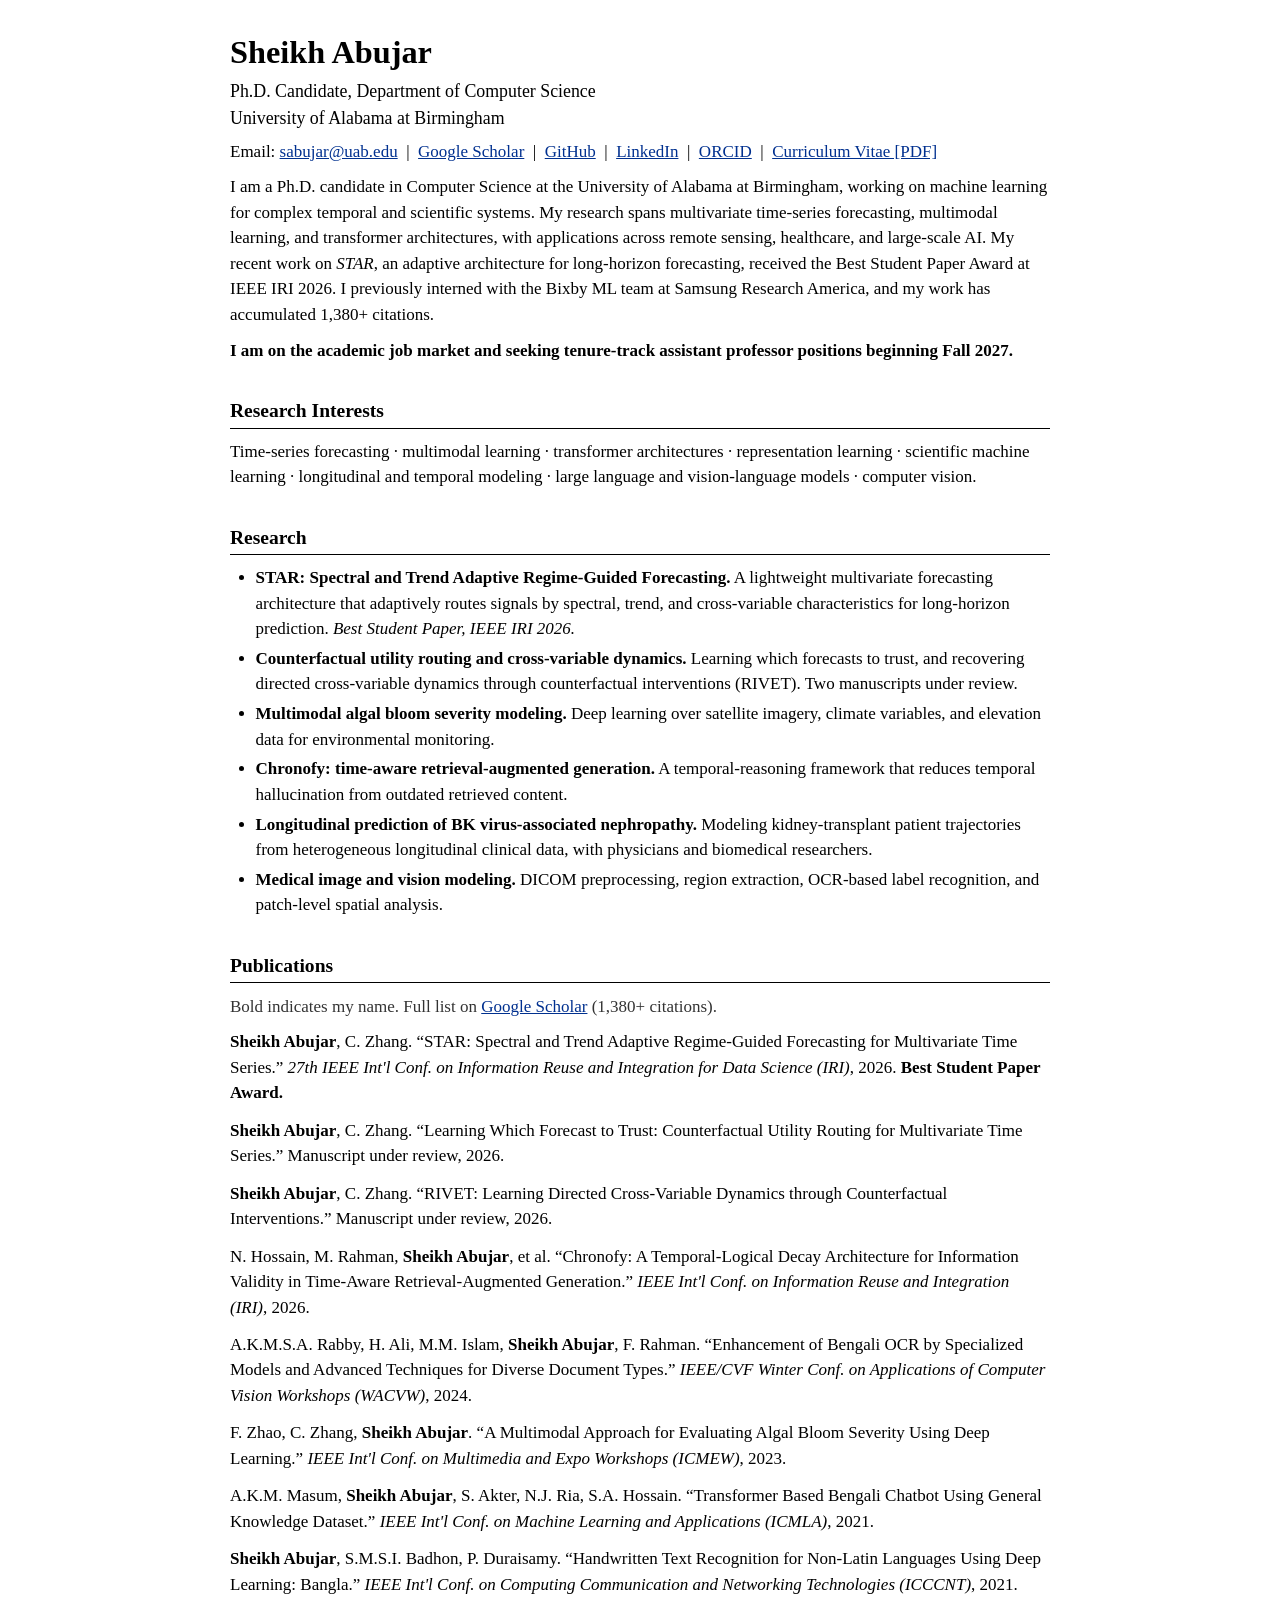
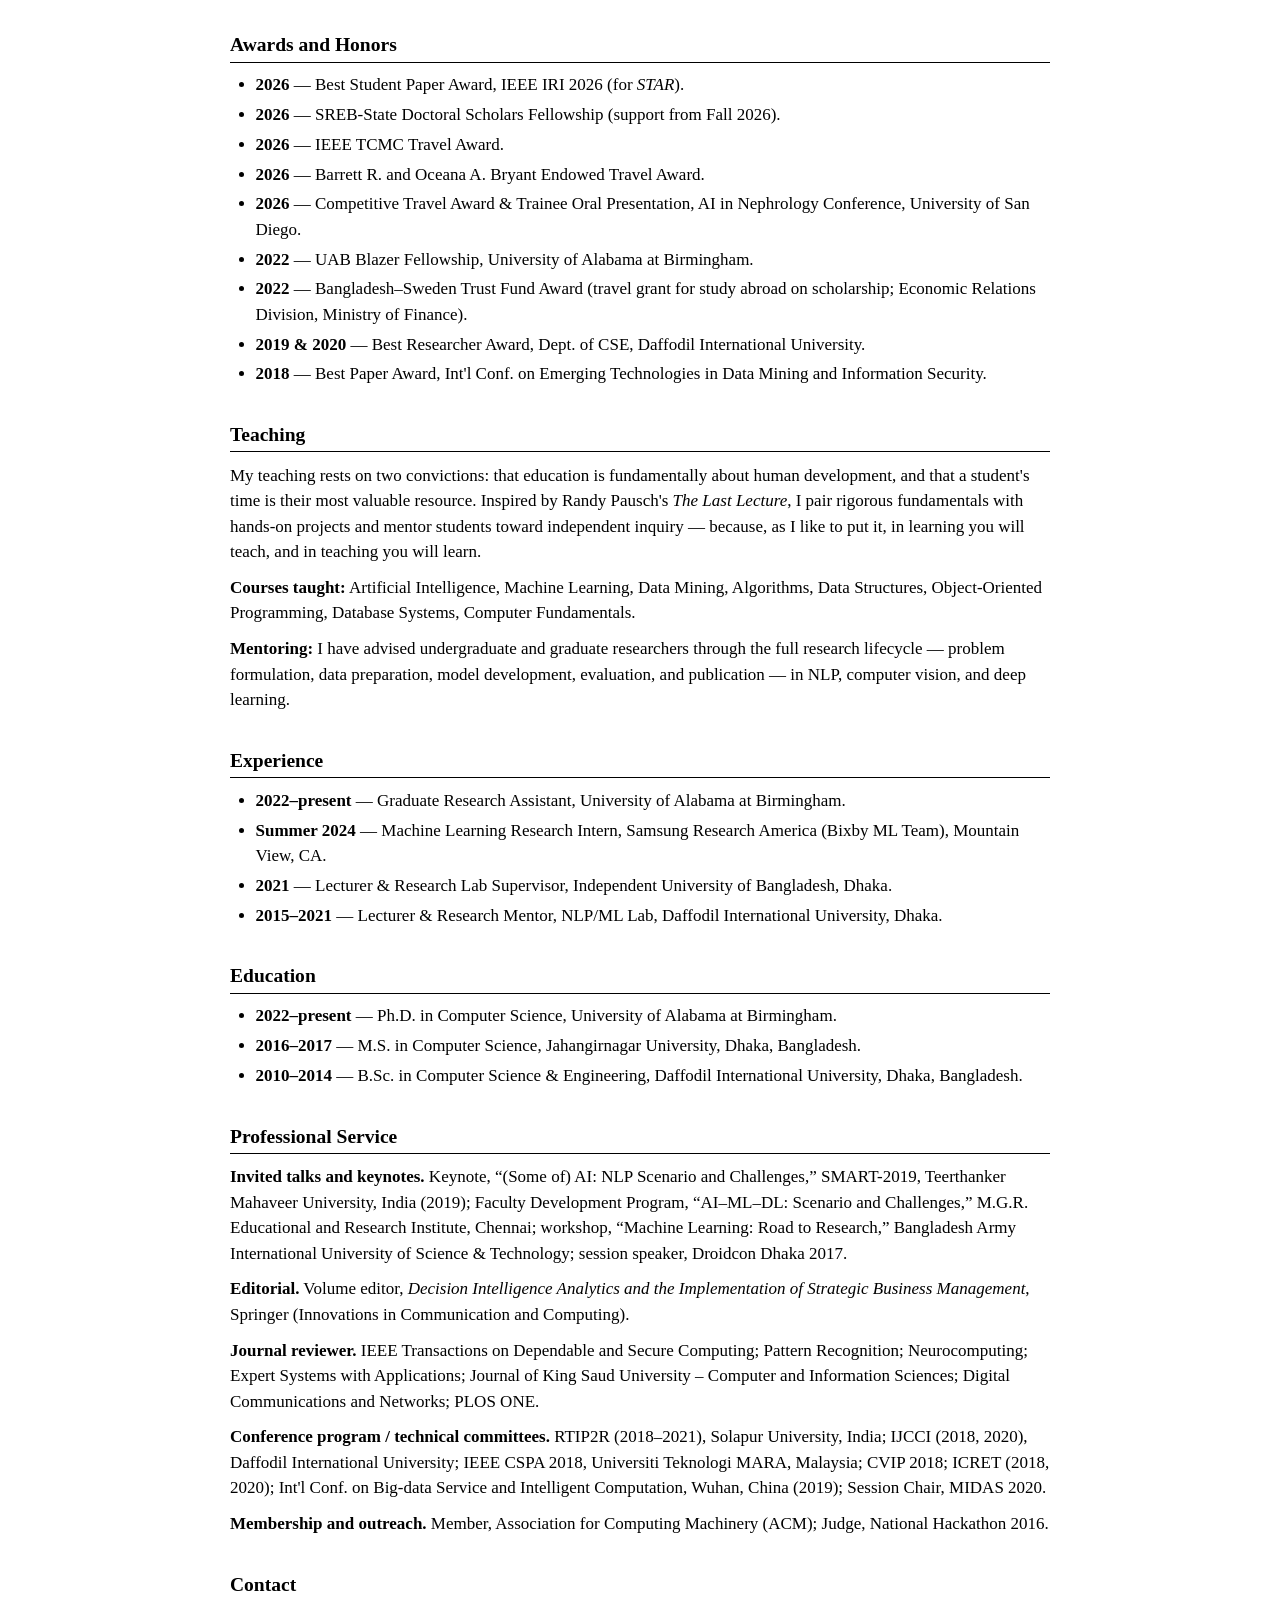
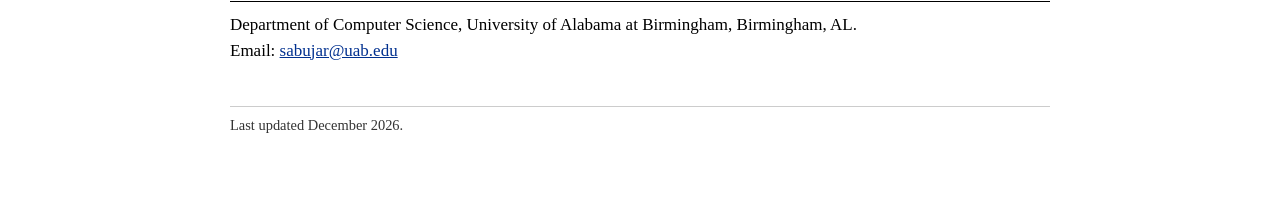
==== index.html @ a82f3a1a "Rebuild as a single plain-HTML page (classic faculty style) Consolidate all content into one self-co" ====
<!DOCTYPE html>
<html lang="en">
<head>
<meta charset="utf-8">
<meta name="viewport" content="width=device-width, initial-scale=1">
<title>Sheikh Abujar</title>
<meta name="description" content="Sheikh Abujar — Ph.D. Candidate in Computer Science, University of Alabama at Birmingham. Machine learning for time series, multimodal, and scientific data.">
<link rel="icon" href="data:image/svg+xml,<svg xmlns=%22http://www.w3.org/2000/svg%22 viewBox=%220 0 100 100%22><text y=%22.9em%22 font-size=%2290%22>🎓</text></svg>">
<style>
  body {
    font-family: "Times New Roman", Times, serif;
    font-size: 17px;
    line-height: 1.5;
    color: #000;
    background: #fff;
    max-width: 820px;
    margin: 28px auto 60px;
    padding: 0 20px;
  }
  a { color: #00308f; }
  a:visited { color: #551a8b; }
  h1 { font-size: 1.9em; margin: 0 0 2px; font-weight: bold; }
  h2 {
    font-size: 1.15em;
    margin: 1.7em 0 0.5em;
    padding-bottom: 2px;
    border-bottom: 1px solid #000;
  }
  p { margin: 0.6em 0; }
  ul { margin: 0.4em 0 0.8em; padding-left: 1.5em; }
  li { margin: 0.25em 0; }
  img.photo {
    float: right;
    width: 155px;
    margin: 4px 0 12px 20px;
    border: 1px solid #888;
  }
  .subtitle { font-size: 1.05em; margin: 0 0 0.2em; }
  .contact { margin: 0.4em 0 0; }
  .year { font-weight: bold; }
  .note { color: #333; }
  .pub { margin: 0.15em 0 0.7em; }
  .me { font-weight: bold; }
  .clear { clear: both; }
  @media (max-width: 500px) { img.photo { float: none; display: block; margin: 4px 0 12px; } }
</style>
</head>
<body>

<!-- Add your photo as assets/img/headshot.jpg; it appears automatically. -->
<img class="photo" src="assets/img/headshot.jpg" alt="Sheikh Abujar" onerror="this.style.display='none'">

<h1>Sheikh Abujar</h1>
<p class="subtitle">Ph.D. Candidate, Department of Computer Science<br>
University of Alabama at Birmingham</p>
<p class="contact">
  Email: <a href="mailto:sabujar@uab.edu">sabujar@uab.edu</a> &nbsp;|&nbsp;
  <a href="https://scholar.google.com/citations?user=s2ocyEgAAAAJ">Google Scholar</a> &nbsp;|&nbsp;
  <a href="https://github.com/sabujar">GitHub</a> &nbsp;|&nbsp;
  <a href="https://linkedin.com/in/abujar">LinkedIn</a> &nbsp;|&nbsp;
  <a href="https://orcid.org/0000-0002-3563-2118">ORCID</a> &nbsp;|&nbsp;
  <a href="assets/cv/Sheikh_Abujar_CV.pdf">Curriculum Vitae [PDF]</a>
</p>

<p>
I am a Ph.D. candidate in Computer Science at the University of Alabama at Birmingham,
working on machine learning for complex temporal and scientific systems. My research
spans multivariate time-series forecasting, multimodal learning, and transformer
architectures, with applications across remote sensing, healthcare, and large-scale AI.
My recent work on <em>STAR</em>, an adaptive architecture for long-horizon forecasting,
received the Best Student Paper Award at IEEE IRI 2026. I previously interned with the
Bixby ML team at Samsung Research America, and my work has accumulated 1,380+ citations.
</p>

<p>
<strong>I am on the academic job market and seeking tenure-track assistant professor
positions beginning Fall 2027.</strong>
</p>

<h2>Research Interests</h2>
<p>
Time-series forecasting &middot; multimodal learning &middot; transformer architectures
&middot; representation learning &middot; scientific machine learning &middot; longitudinal
and temporal modeling &middot; large language and vision-language models &middot; computer vision.
</p>

<h2>Research</h2>
<ul>
  <li><strong>STAR: Spectral and Trend Adaptive Regime-Guided Forecasting.</strong>
      A lightweight multivariate forecasting architecture that adaptively routes signals
      by spectral, trend, and cross-variable characteristics for long-horizon prediction.
      <em>Best Student Paper, IEEE IRI 2026.</em></li>
  <li><strong>Counterfactual utility routing and cross-variable dynamics.</strong>
      Learning which forecasts to trust, and recovering directed cross-variable dynamics
      through counterfactual interventions (RIVET). Two manuscripts under review.</li>
  <li><strong>Multimodal algal bloom severity modeling.</strong>
      Deep learning over satellite imagery, climate variables, and elevation data for
      environmental monitoring.</li>
  <li><strong>Chronofy: time-aware retrieval-augmented generation.</strong>
      A temporal-reasoning framework that reduces temporal hallucination from outdated
      retrieved content.</li>
  <li><strong>Longitudinal prediction of BK virus-associated nephropathy.</strong>
      Modeling kidney-transplant patient trajectories from heterogeneous longitudinal
      clinical data, with physicians and biomedical researchers.</li>
  <li><strong>Medical image and vision modeling.</strong>
      DICOM preprocessing, region extraction, OCR-based label recognition, and
      patch-level spatial analysis.</li>
</ul>

<h2>Publications</h2>
<p class="note">Bold indicates my name. Full list on
<a href="https://scholar.google.com/citations?user=s2ocyEgAAAAJ">Google Scholar</a> (1,380+ citations).</p>

<p class="pub"><span class="me">Sheikh Abujar</span>, C. Zhang.
&ldquo;STAR: Spectral and Trend Adaptive Regime-Guided Forecasting for Multivariate Time Series.&rdquo;
<em>27th IEEE Int'l Conf. on Information Reuse and Integration for Data Science (IRI)</em>, 2026.
<strong>Best Student Paper Award.</strong></p>

<p class="pub"><span class="me">Sheikh Abujar</span>, C. Zhang.
&ldquo;Learning Which Forecast to Trust: Counterfactual Utility Routing for Multivariate Time Series.&rdquo;
Manuscript under review, 2026.</p>

<p class="pub"><span class="me">Sheikh Abujar</span>, C. Zhang.
&ldquo;RIVET: Learning Directed Cross-Variable Dynamics through Counterfactual Interventions.&rdquo;
Manuscript under review, 2026.</p>

<p class="pub">N. Hossain, M. Rahman, <span class="me">Sheikh Abujar</span>, et al.
&ldquo;Chronofy: A Temporal-Logical Decay Architecture for Information Validity in Time-Aware
Retrieval-Augmented Generation.&rdquo;
<em>IEEE Int'l Conf. on Information Reuse and Integration (IRI)</em>, 2026.</p>

<p class="pub">A.K.M.S.A. Rabby, H. Ali, M.M. Islam, <span class="me">Sheikh Abujar</span>, F. Rahman.
&ldquo;Enhancement of Bengali OCR by Specialized Models and Advanced Techniques for Diverse Document Types.&rdquo;
<em>IEEE/CVF Winter Conf. on Applications of Computer Vision Workshops (WACVW)</em>, 2024.</p>

<p class="pub">F. Zhao, C. Zhang, <span class="me">Sheikh Abujar</span>.
&ldquo;A Multimodal Approach for Evaluating Algal Bloom Severity Using Deep Learning.&rdquo;
<em>IEEE Int'l Conf. on Multimedia and Expo Workshops (ICMEW)</em>, 2023.</p>

<p class="pub">A.K.M. Masum, <span class="me">Sheikh Abujar</span>, S. Akter, N.J. Ria, S.A. Hossain.
&ldquo;Transformer Based Bengali Chatbot Using General Knowledge Dataset.&rdquo;
<em>IEEE Int'l Conf. on Machine Learning and Applications (ICMLA)</em>, 2021.</p>

<p class="pub"><span class="me">Sheikh Abujar</span>, S.M.S.I. Badhon, P. Duraisamy.
&ldquo;Handwritten Text Recognition for Non-Latin Languages Using Deep Learning: Bangla.&rdquo;
<em>IEEE Int'l Conf. on Computing Communication and Networking Technologies (ICCCNT)</em>, 2021.</p>

<h2>Awards and Honors</h2>
<ul>
  <li><span class="year">2026</span> &mdash; Best Student Paper Award, IEEE IRI 2026 (for <em>STAR</em>).</li>
  <li><span class="year">2026</span> &mdash; SREB-State Doctoral Scholars Fellowship (support from Fall 2026).</li>
  <li><span class="year">2026</span> &mdash; IEEE TCMC Travel Award.</li>
  <li><span class="year">2026</span> &mdash; Barrett R. and Oceana A. Bryant Endowed Travel Award.</li>
  <li><span class="year">2026</span> &mdash; Competitive Travel Award &amp; Trainee Oral Presentation, AI in Nephrology Conference, University of San Diego.</li>
  <li><span class="year">2022</span> &mdash; UAB Blazer Fellowship, University of Alabama at Birmingham.</li>
  <li><span class="year">2022</span> &mdash; Bangladesh&ndash;Sweden Trust Fund Award (travel grant for study abroad on scholarship; Economic Relations Division, Ministry of Finance).</li>
  <li><span class="year">2019 &amp; 2020</span> &mdash; Best Researcher Award, Dept. of CSE, Daffodil International University.</li>
  <li><span class="year">2018</span> &mdash; Best Paper Award, Int'l Conf. on Emerging Technologies in Data Mining and Information Security.</li>
</ul>

<h2>Teaching</h2>
<p>
My teaching rests on two convictions: that education is fundamentally about human
development, and that a student's time is their most valuable resource. Inspired by
Randy Pausch's <em>The Last Lecture</em>, I pair rigorous fundamentals with hands-on
projects and mentor students toward independent inquiry &mdash; because, as I like to
put it, in learning you will teach, and in teaching you will learn.
</p>
<p>
<strong>Courses taught:</strong> Artificial Intelligence, Machine Learning, Data Mining,
Algorithms, Data Structures, Object-Oriented Programming, Database Systems, Computer Fundamentals.
</p>
<p>
<strong>Mentoring:</strong> I have advised undergraduate and graduate researchers through
the full research lifecycle &mdash; problem formulation, data preparation, model
development, evaluation, and publication &mdash; in NLP, computer vision, and deep learning.
</p>

<h2>Experience</h2>
<ul>
  <li><span class="year">2022&ndash;present</span> &mdash; Graduate Research Assistant,
      University of Alabama at Birmingham.</li>
  <li><span class="year">Summer 2024</span> &mdash; Machine Learning Research Intern,
      Samsung Research America (Bixby ML Team), Mountain View, CA.</li>
  <li><span class="year">2021</span> &mdash; Lecturer &amp; Research Lab Supervisor,
      Independent University of Bangladesh, Dhaka.</li>
  <li><span class="year">2015&ndash;2021</span> &mdash; Lecturer &amp; Research Mentor,
      NLP/ML Lab, Daffodil International University, Dhaka.</li>
</ul>

<h2>Education</h2>
<ul>
  <li><span class="year">2022&ndash;present</span> &mdash; Ph.D. in Computer Science,
      University of Alabama at Birmingham.</li>
  <li><span class="year">2016&ndash;2017</span> &mdash; M.S. in Computer Science,
      Jahangirnagar University, Dhaka, Bangladesh.</li>
  <li><span class="year">2010&ndash;2014</span> &mdash; B.Sc. in Computer Science &amp; Engineering,
      Daffodil International University, Dhaka, Bangladesh.</li>
</ul>

<h2>Professional Service</h2>
<p><strong>Invited talks and keynotes.</strong>
Keynote, &ldquo;(Some of) AI: NLP Scenario and Challenges,&rdquo; SMART-2019, Teerthanker Mahaveer
University, India (2019); Faculty Development Program, &ldquo;AI&ndash;ML&ndash;DL: Scenario and
Challenges,&rdquo; M.G.R. Educational and Research Institute, Chennai; workshop, &ldquo;Machine
Learning: Road to Research,&rdquo; Bangladesh Army International University of Science &amp;
Technology; session speaker, Droidcon Dhaka 2017.</p>

<p><strong>Editorial.</strong>
Volume editor, <em>Decision Intelligence Analytics and the Implementation of Strategic
Business Management</em>, Springer (Innovations in Communication and Computing).</p>

<p><strong>Journal reviewer.</strong>
IEEE Transactions on Dependable and Secure Computing; Pattern Recognition; Neurocomputing;
Expert Systems with Applications; Journal of King Saud University &ndash; Computer and
Information Sciences; Digital Communications and Networks; PLOS ONE.</p>

<p><strong>Conference program / technical committees.</strong>
RTIP2R (2018&ndash;2021), Solapur University, India; IJCCI (2018, 2020), Daffodil
International University; IEEE CSPA 2018, Universiti Teknologi MARA, Malaysia; CVIP 2018;
ICRET (2018, 2020); Int'l Conf. on Big-data Service and Intelligent Computation, Wuhan,
China (2019); Session Chair, MIDAS 2020.</p>

<p><strong>Membership and outreach.</strong>
Member, Association for Computing Machinery (ACM); Judge, National Hackathon 2016.</p>

<h2>Contact</h2>
<p>
Department of Computer Science, University of Alabama at Birmingham, Birmingham, AL.<br>
Email: <a href="mailto:sabujar@uab.edu">sabujar@uab.edu</a>
</p>

<hr class="clear" style="border:0; border-top:1px solid #ccc; margin-top:2.5em;">
<p class="note" style="font-size:0.85em;">
Last updated <script>document.write(new Date().toLocaleDateString('en-US',{year:'numeric',month:'long'}));</script>.
</p>

</body>
</html>
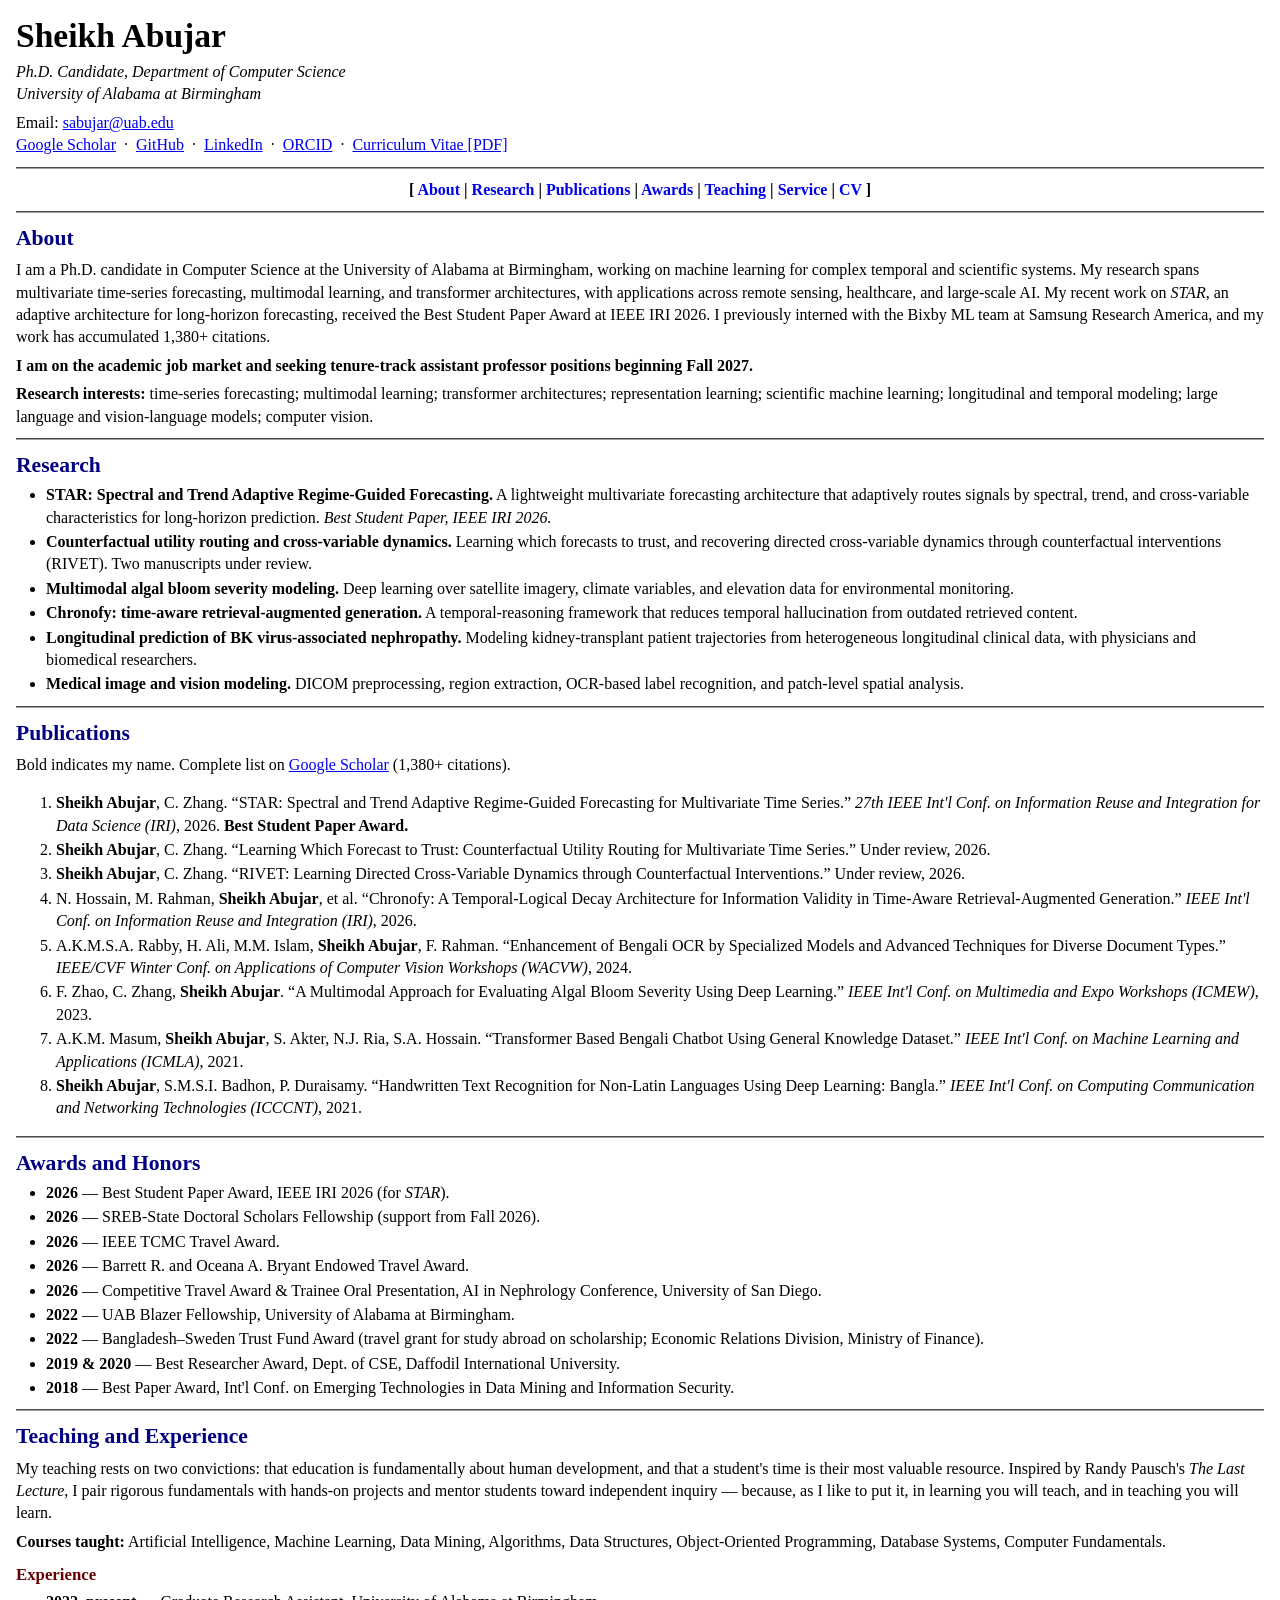
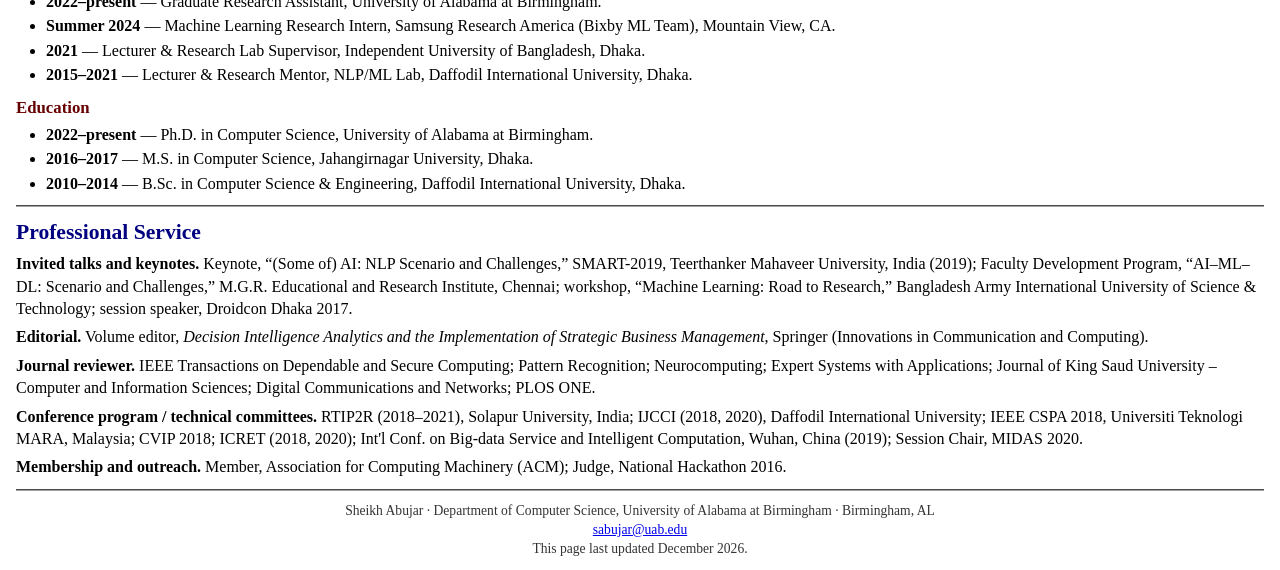
==== commit 06407c8b: "Restyle as authentic 1990s-era academic homepage Full-width left-aligned Times, beveled <hr> divider" ====
--- a/index.html
+++ b/index.html
@@ -3,65 +3,91 @@
 <head>
 <meta charset="utf-8">
 <meta name="viewport" content="width=device-width, initial-scale=1">
-<title>Sheikh Abujar</title>
-<meta name="description" content="Sheikh Abujar — Ph.D. Candidate in Computer Science, University of Alabama at Birmingham. Machine learning for time series, multimodal, and scientific data.">
+<title>Sheikh Abujar's Home Page</title>
+<meta name="description" content="Sheikh Abujar — Ph.D. Candidate in Computer Science, University of Alabama at Birmingham.">
 <link rel="icon" href="data:image/svg+xml,<svg xmlns=%22http://www.w3.org/2000/svg%22 viewBox=%220 0 100 100%22><text y=%22.9em%22 font-size=%2290%22>🎓</text></svg>">
 <style>
   body {
     font-family: "Times New Roman", Times, serif;
-    font-size: 17px;
-    line-height: 1.5;
-    color: #000;
-    background: #fff;
-    max-width: 820px;
-    margin: 28px auto 60px;
-    padding: 0 20px;
-  }
-  a { color: #00308f; }
+    font-size: 16px;
+    line-height: 1.4;
+    color: #000000;
+    background: #ffffff;
+    margin: 12px 16px;
+  }
+  a { color: #0000ee; }
   a:visited { color: #551a8b; }
-  h1 { font-size: 1.9em; margin: 0 0 2px; font-weight: bold; }
+  a:active { color: #ff0000; }
+
+  h1 { font-size: 2.1em; margin: 0 0 2px; }
   h2 {
-    font-size: 1.15em;
-    margin: 1.7em 0 0.5em;
-    padding-bottom: 2px;
-    border-bottom: 1px solid #000;
-  }
-  p { margin: 0.6em 0; }
-  ul { margin: 0.4em 0 0.8em; padding-left: 1.5em; }
-  li { margin: 0.25em 0; }
+    color: #000080;
+    font-size: 1.35em;
+    margin: 6px 0 4px;
+  }
+  h3 { color: #660000; font-size: 1.05em; margin: 10px 0 2px; }
+
+  /* Classic beveled horizontal rule */
+  hr {
+    height: 0;
+    border: 0;
+    border-top: 2px groove #a0a0a0;
+    margin: 10px 0;
+  }
+
   img.photo {
     float: right;
-    width: 155px;
-    margin: 4px 0 12px 20px;
-    border: 1px solid #888;
-  }
-  .subtitle { font-size: 1.05em; margin: 0 0 0.2em; }
-  .contact { margin: 0.4em 0 0; }
-  .year { font-weight: bold; }
-  .note { color: #333; }
-  .pub { margin: 0.15em 0 0.7em; }
+    width: 150px;
+    border: 3px ridge #909090;
+    margin: 0 0 10px 16px;
+  }
+
+  .tagline { font-style: italic; margin: 2px 0; }
+  .nav { text-align: center; font-weight: bold; }
+  .nav a { text-decoration: none; }
+  .nav a:hover { text-decoration: underline; }
+
+  ul { margin: 4px 0 8px; padding-left: 30px; }
+  li { margin: 2px 0; }
+  p { margin: 6px 0; }
   .me { font-weight: bold; }
-  .clear { clear: both; }
-  @media (max-width: 500px) { img.photo { float: none; display: block; margin: 4px 0 12px; } }
+  .foot { font-size: 0.85em; color: #333333; text-align: center; }
+  address { font-style: normal; }
+  @media (max-width: 500px) { img.photo { float: none; display: block; margin: 0 0 10px; } }
 </style>
 </head>
 <body>
 
 <!-- Add your photo as assets/img/headshot.jpg; it appears automatically. -->
-<img class="photo" src="assets/img/headshot.jpg" alt="Sheikh Abujar" onerror="this.style.display='none'">
+<img class="photo" src="assets/img/headshot.jpg" alt="[ photo ]" onerror="this.style.display='none'">
 
 <h1>Sheikh Abujar</h1>
-<p class="subtitle">Ph.D. Candidate, Department of Computer Science<br>
+<p class="tagline">Ph.D. Candidate, Department of Computer Science<br>
 University of Alabama at Birmingham</p>
-<p class="contact">
-  Email: <a href="mailto:sabujar@uab.edu">sabujar@uab.edu</a> &nbsp;|&nbsp;
-  <a href="https://scholar.google.com/citations?user=s2ocyEgAAAAJ">Google Scholar</a> &nbsp;|&nbsp;
-  <a href="https://github.com/sabujar">GitHub</a> &nbsp;|&nbsp;
-  <a href="https://linkedin.com/in/abujar">LinkedIn</a> &nbsp;|&nbsp;
-  <a href="https://orcid.org/0000-0002-3563-2118">ORCID</a> &nbsp;|&nbsp;
-  <a href="assets/cv/Sheikh_Abujar_CV.pdf">Curriculum Vitae [PDF]</a>
-</p>
-
+<p>
+Email: <a href="mailto:sabujar@uab.edu">sabujar@uab.edu</a><br>
+<a href="https://scholar.google.com/citations?user=s2ocyEgAAAAJ">Google&nbsp;Scholar</a> &nbsp;&middot;&nbsp;
+<a href="https://github.com/sabujar">GitHub</a> &nbsp;&middot;&nbsp;
+<a href="https://linkedin.com/in/abujar">LinkedIn</a> &nbsp;&middot;&nbsp;
+<a href="https://orcid.org/0000-0002-3563-2118">ORCID</a> &nbsp;&middot;&nbsp;
+<a href="assets/cv/Sheikh_Abujar_CV.pdf">Curriculum Vitae [PDF]</a>
+</p>
+
+<hr>
+
+<p class="nav">
+[ <a href="#about">About</a> |
+<a href="#research">Research</a> |
+<a href="#pubs">Publications</a> |
+<a href="#awards">Awards</a> |
+<a href="#teaching">Teaching</a> |
+<a href="#service">Service</a> |
+<a href="assets/cv/Sheikh_Abujar_CV.pdf">CV</a> ]
+</p>
+
+<hr>
+
+<h2><a name="about"></a>About</h2>
 <p>
 I am a Ph.D. candidate in Computer Science at the University of Alabama at Birmingham,
 working on machine learning for complex temporal and scientific systems. My research
@@ -71,169 +97,155 @@
 received the Best Student Paper Award at IEEE IRI 2026. I previously interned with the
 Bixby ML team at Samsung Research America, and my work has accumulated 1,380+ citations.
 </p>
-
-<p>
-<strong>I am on the academic job market and seeking tenure-track assistant professor
-positions beginning Fall 2027.</strong>
-</p>
-
-<h2>Research Interests</h2>
-<p>
-Time-series forecasting &middot; multimodal learning &middot; transformer architectures
-&middot; representation learning &middot; scientific machine learning &middot; longitudinal
-and temporal modeling &middot; large language and vision-language models &middot; computer vision.
-</p>
-
-<h2>Research</h2>
-<ul>
-  <li><strong>STAR: Spectral and Trend Adaptive Regime-Guided Forecasting.</strong>
+<p>
+<b>I am on the academic job market and seeking tenure-track assistant professor positions
+beginning Fall 2027.</b>
+</p>
+<p>
+<b>Research interests:</b> time-series forecasting; multimodal learning; transformer
+architectures; representation learning; scientific machine learning; longitudinal and
+temporal modeling; large language and vision-language models; computer vision.
+</p>
+
+<hr>
+
+<h2><a name="research"></a>Research</h2>
+<ul>
+  <li><b>STAR: Spectral and Trend Adaptive Regime-Guided Forecasting.</b>
       A lightweight multivariate forecasting architecture that adaptively routes signals
       by spectral, trend, and cross-variable characteristics for long-horizon prediction.
-      <em>Best Student Paper, IEEE IRI 2026.</em></li>
-  <li><strong>Counterfactual utility routing and cross-variable dynamics.</strong>
+      <i>Best Student Paper, IEEE IRI 2026.</i></li>
+  <li><b>Counterfactual utility routing and cross-variable dynamics.</b>
       Learning which forecasts to trust, and recovering directed cross-variable dynamics
       through counterfactual interventions (RIVET). Two manuscripts under review.</li>
-  <li><strong>Multimodal algal bloom severity modeling.</strong>
+  <li><b>Multimodal algal bloom severity modeling.</b>
       Deep learning over satellite imagery, climate variables, and elevation data for
       environmental monitoring.</li>
-  <li><strong>Chronofy: time-aware retrieval-augmented generation.</strong>
+  <li><b>Chronofy: time-aware retrieval-augmented generation.</b>
       A temporal-reasoning framework that reduces temporal hallucination from outdated
       retrieved content.</li>
-  <li><strong>Longitudinal prediction of BK virus-associated nephropathy.</strong>
+  <li><b>Longitudinal prediction of BK virus-associated nephropathy.</b>
       Modeling kidney-transplant patient trajectories from heterogeneous longitudinal
       clinical data, with physicians and biomedical researchers.</li>
-  <li><strong>Medical image and vision modeling.</strong>
-      DICOM preprocessing, region extraction, OCR-based label recognition, and
-      patch-level spatial analysis.</li>
-</ul>
-
-<h2>Publications</h2>
-<p class="note">Bold indicates my name. Full list on
+  <li><b>Medical image and vision modeling.</b>
+      DICOM preprocessing, region extraction, OCR-based label recognition, and patch-level
+      spatial analysis.</li>
+</ul>
+
+<hr>
+
+<h2><a name="pubs"></a>Publications</h2>
+<p>Bold indicates my name. Complete list on
 <a href="https://scholar.google.com/citations?user=s2ocyEgAAAAJ">Google Scholar</a> (1,380+ citations).</p>
-
-<p class="pub"><span class="me">Sheikh Abujar</span>, C. Zhang.
-&ldquo;STAR: Spectral and Trend Adaptive Regime-Guided Forecasting for Multivariate Time Series.&rdquo;
-<em>27th IEEE Int'l Conf. on Information Reuse and Integration for Data Science (IRI)</em>, 2026.
-<strong>Best Student Paper Award.</strong></p>
-
-<p class="pub"><span class="me">Sheikh Abujar</span>, C. Zhang.
-&ldquo;Learning Which Forecast to Trust: Counterfactual Utility Routing for Multivariate Time Series.&rdquo;
-Manuscript under review, 2026.</p>
-
-<p class="pub"><span class="me">Sheikh Abujar</span>, C. Zhang.
-&ldquo;RIVET: Learning Directed Cross-Variable Dynamics through Counterfactual Interventions.&rdquo;
-Manuscript under review, 2026.</p>
-
-<p class="pub">N. Hossain, M. Rahman, <span class="me">Sheikh Abujar</span>, et al.
-&ldquo;Chronofy: A Temporal-Logical Decay Architecture for Information Validity in Time-Aware
-Retrieval-Augmented Generation.&rdquo;
-<em>IEEE Int'l Conf. on Information Reuse and Integration (IRI)</em>, 2026.</p>
-
-<p class="pub">A.K.M.S.A. Rabby, H. Ali, M.M. Islam, <span class="me">Sheikh Abujar</span>, F. Rahman.
-&ldquo;Enhancement of Bengali OCR by Specialized Models and Advanced Techniques for Diverse Document Types.&rdquo;
-<em>IEEE/CVF Winter Conf. on Applications of Computer Vision Workshops (WACVW)</em>, 2024.</p>
-
-<p class="pub">F. Zhao, C. Zhang, <span class="me">Sheikh Abujar</span>.
-&ldquo;A Multimodal Approach for Evaluating Algal Bloom Severity Using Deep Learning.&rdquo;
-<em>IEEE Int'l Conf. on Multimedia and Expo Workshops (ICMEW)</em>, 2023.</p>
-
-<p class="pub">A.K.M. Masum, <span class="me">Sheikh Abujar</span>, S. Akter, N.J. Ria, S.A. Hossain.
-&ldquo;Transformer Based Bengali Chatbot Using General Knowledge Dataset.&rdquo;
-<em>IEEE Int'l Conf. on Machine Learning and Applications (ICMLA)</em>, 2021.</p>
-
-<p class="pub"><span class="me">Sheikh Abujar</span>, S.M.S.I. Badhon, P. Duraisamy.
-&ldquo;Handwritten Text Recognition for Non-Latin Languages Using Deep Learning: Bangla.&rdquo;
-<em>IEEE Int'l Conf. on Computing Communication and Networking Technologies (ICCCNT)</em>, 2021.</p>
-
-<h2>Awards and Honors</h2>
-<ul>
-  <li><span class="year">2026</span> &mdash; Best Student Paper Award, IEEE IRI 2026 (for <em>STAR</em>).</li>
-  <li><span class="year">2026</span> &mdash; SREB-State Doctoral Scholars Fellowship (support from Fall 2026).</li>
-  <li><span class="year">2026</span> &mdash; IEEE TCMC Travel Award.</li>
-  <li><span class="year">2026</span> &mdash; Barrett R. and Oceana A. Bryant Endowed Travel Award.</li>
-  <li><span class="year">2026</span> &mdash; Competitive Travel Award &amp; Trainee Oral Presentation, AI in Nephrology Conference, University of San Diego.</li>
-  <li><span class="year">2022</span> &mdash; UAB Blazer Fellowship, University of Alabama at Birmingham.</li>
-  <li><span class="year">2022</span> &mdash; Bangladesh&ndash;Sweden Trust Fund Award (travel grant for study abroad on scholarship; Economic Relations Division, Ministry of Finance).</li>
-  <li><span class="year">2019 &amp; 2020</span> &mdash; Best Researcher Award, Dept. of CSE, Daffodil International University.</li>
-  <li><span class="year">2018</span> &mdash; Best Paper Award, Int'l Conf. on Emerging Technologies in Data Mining and Information Security.</li>
-</ul>
-
-<h2>Teaching</h2>
+<ol>
+  <li><span class="me">Sheikh Abujar</span>, C. Zhang.
+      &ldquo;STAR: Spectral and Trend Adaptive Regime-Guided Forecasting for Multivariate Time Series.&rdquo;
+      <i>27th IEEE Int'l Conf. on Information Reuse and Integration for Data Science (IRI)</i>, 2026.
+      <b>Best Student Paper Award.</b></li>
+  <li><span class="me">Sheikh Abujar</span>, C. Zhang.
+      &ldquo;Learning Which Forecast to Trust: Counterfactual Utility Routing for Multivariate Time Series.&rdquo;
+      Under review, 2026.</li>
+  <li><span class="me">Sheikh Abujar</span>, C. Zhang.
+      &ldquo;RIVET: Learning Directed Cross-Variable Dynamics through Counterfactual Interventions.&rdquo;
+      Under review, 2026.</li>
+  <li>N. Hossain, M. Rahman, <span class="me">Sheikh Abujar</span>, et al.
+      &ldquo;Chronofy: A Temporal-Logical Decay Architecture for Information Validity in Time-Aware
+      Retrieval-Augmented Generation.&rdquo;
+      <i>IEEE Int'l Conf. on Information Reuse and Integration (IRI)</i>, 2026.</li>
+  <li>A.K.M.S.A. Rabby, H. Ali, M.M. Islam, <span class="me">Sheikh Abujar</span>, F. Rahman.
+      &ldquo;Enhancement of Bengali OCR by Specialized Models and Advanced Techniques for Diverse Document Types.&rdquo;
+      <i>IEEE/CVF Winter Conf. on Applications of Computer Vision Workshops (WACVW)</i>, 2024.</li>
+  <li>F. Zhao, C. Zhang, <span class="me">Sheikh Abujar</span>.
+      &ldquo;A Multimodal Approach for Evaluating Algal Bloom Severity Using Deep Learning.&rdquo;
+      <i>IEEE Int'l Conf. on Multimedia and Expo Workshops (ICMEW)</i>, 2023.</li>
+  <li>A.K.M. Masum, <span class="me">Sheikh Abujar</span>, S. Akter, N.J. Ria, S.A. Hossain.
+      &ldquo;Transformer Based Bengali Chatbot Using General Knowledge Dataset.&rdquo;
+      <i>IEEE Int'l Conf. on Machine Learning and Applications (ICMLA)</i>, 2021.</li>
+  <li><span class="me">Sheikh Abujar</span>, S.M.S.I. Badhon, P. Duraisamy.
+      &ldquo;Handwritten Text Recognition for Non-Latin Languages Using Deep Learning: Bangla.&rdquo;
+      <i>IEEE Int'l Conf. on Computing Communication and Networking Technologies (ICCCNT)</i>, 2021.</li>
+</ol>
+
+<hr>
+
+<h2><a name="awards"></a>Awards and Honors</h2>
+<ul>
+  <li><b>2026</b> &mdash; Best Student Paper Award, IEEE IRI 2026 (for <i>STAR</i>).</li>
+  <li><b>2026</b> &mdash; SREB-State Doctoral Scholars Fellowship (support from Fall 2026).</li>
+  <li><b>2026</b> &mdash; IEEE TCMC Travel Award.</li>
+  <li><b>2026</b> &mdash; Barrett R. and Oceana A. Bryant Endowed Travel Award.</li>
+  <li><b>2026</b> &mdash; Competitive Travel Award &amp; Trainee Oral Presentation, AI in Nephrology Conference, University of San Diego.</li>
+  <li><b>2022</b> &mdash; UAB Blazer Fellowship, University of Alabama at Birmingham.</li>
+  <li><b>2022</b> &mdash; Bangladesh&ndash;Sweden Trust Fund Award (travel grant for study abroad on scholarship; Economic Relations Division, Ministry of Finance).</li>
+  <li><b>2019 &amp; 2020</b> &mdash; Best Researcher Award, Dept. of CSE, Daffodil International University.</li>
+  <li><b>2018</b> &mdash; Best Paper Award, Int'l Conf. on Emerging Technologies in Data Mining and Information Security.</li>
+</ul>
+
+<hr>
+
+<h2><a name="teaching"></a>Teaching and Experience</h2>
 <p>
 My teaching rests on two convictions: that education is fundamentally about human
 development, and that a student's time is their most valuable resource. Inspired by
-Randy Pausch's <em>The Last Lecture</em>, I pair rigorous fundamentals with hands-on
-projects and mentor students toward independent inquiry &mdash; because, as I like to
-put it, in learning you will teach, and in teaching you will learn.
-</p>
-<p>
-<strong>Courses taught:</strong> Artificial Intelligence, Machine Learning, Data Mining,
-Algorithms, Data Structures, Object-Oriented Programming, Database Systems, Computer Fundamentals.
-</p>
-<p>
-<strong>Mentoring:</strong> I have advised undergraduate and graduate researchers through
-the full research lifecycle &mdash; problem formulation, data preparation, model
-development, evaluation, and publication &mdash; in NLP, computer vision, and deep learning.
-</p>
-
-<h2>Experience</h2>
-<ul>
-  <li><span class="year">2022&ndash;present</span> &mdash; Graduate Research Assistant,
-      University of Alabama at Birmingham.</li>
-  <li><span class="year">Summer 2024</span> &mdash; Machine Learning Research Intern,
-      Samsung Research America (Bixby ML Team), Mountain View, CA.</li>
-  <li><span class="year">2021</span> &mdash; Lecturer &amp; Research Lab Supervisor,
-      Independent University of Bangladesh, Dhaka.</li>
-  <li><span class="year">2015&ndash;2021</span> &mdash; Lecturer &amp; Research Mentor,
-      NLP/ML Lab, Daffodil International University, Dhaka.</li>
-</ul>
-
-<h2>Education</h2>
-<ul>
-  <li><span class="year">2022&ndash;present</span> &mdash; Ph.D. in Computer Science,
-      University of Alabama at Birmingham.</li>
-  <li><span class="year">2016&ndash;2017</span> &mdash; M.S. in Computer Science,
-      Jahangirnagar University, Dhaka, Bangladesh.</li>
-  <li><span class="year">2010&ndash;2014</span> &mdash; B.Sc. in Computer Science &amp; Engineering,
-      Daffodil International University, Dhaka, Bangladesh.</li>
-</ul>
-
-<h2>Professional Service</h2>
-<p><strong>Invited talks and keynotes.</strong>
+Randy Pausch's <i>The Last Lecture</i>, I pair rigorous fundamentals with hands-on
+projects and mentor students toward independent inquiry &mdash; because, as I like to put
+it, in learning you will teach, and in teaching you will learn.
+</p>
+<p><b>Courses taught:</b> Artificial Intelligence, Machine Learning, Data Mining,
+Algorithms, Data Structures, Object-Oriented Programming, Database Systems, Computer Fundamentals.</p>
+
+<h3>Experience</h3>
+<ul>
+  <li><b>2022&ndash;present</b> &mdash; Graduate Research Assistant, University of Alabama at Birmingham.</li>
+  <li><b>Summer 2024</b> &mdash; Machine Learning Research Intern, Samsung Research America (Bixby ML Team), Mountain View, CA.</li>
+  <li><b>2021</b> &mdash; Lecturer &amp; Research Lab Supervisor, Independent University of Bangladesh, Dhaka.</li>
+  <li><b>2015&ndash;2021</b> &mdash; Lecturer &amp; Research Mentor, NLP/ML Lab, Daffodil International University, Dhaka.</li>
+</ul>
+
+<h3>Education</h3>
+<ul>
+  <li><b>2022&ndash;present</b> &mdash; Ph.D. in Computer Science, University of Alabama at Birmingham.</li>
+  <li><b>2016&ndash;2017</b> &mdash; M.S. in Computer Science, Jahangirnagar University, Dhaka.</li>
+  <li><b>2010&ndash;2014</b> &mdash; B.Sc. in Computer Science &amp; Engineering, Daffodil International University, Dhaka.</li>
+</ul>
+
+<hr>
+
+<h2><a name="service"></a>Professional Service</h2>
+<p><b>Invited talks and keynotes.</b>
 Keynote, &ldquo;(Some of) AI: NLP Scenario and Challenges,&rdquo; SMART-2019, Teerthanker Mahaveer
 University, India (2019); Faculty Development Program, &ldquo;AI&ndash;ML&ndash;DL: Scenario and
 Challenges,&rdquo; M.G.R. Educational and Research Institute, Chennai; workshop, &ldquo;Machine
 Learning: Road to Research,&rdquo; Bangladesh Army International University of Science &amp;
 Technology; session speaker, Droidcon Dhaka 2017.</p>
 
-<p><strong>Editorial.</strong>
-Volume editor, <em>Decision Intelligence Analytics and the Implementation of Strategic
-Business Management</em>, Springer (Innovations in Communication and Computing).</p>
-
-<p><strong>Journal reviewer.</strong>
+<p><b>Editorial.</b>
+Volume editor, <i>Decision Intelligence Analytics and the Implementation of Strategic
+Business Management</i>, Springer (Innovations in Communication and Computing).</p>
+
+<p><b>Journal reviewer.</b>
 IEEE Transactions on Dependable and Secure Computing; Pattern Recognition; Neurocomputing;
 Expert Systems with Applications; Journal of King Saud University &ndash; Computer and
 Information Sciences; Digital Communications and Networks; PLOS ONE.</p>
 
-<p><strong>Conference program / technical committees.</strong>
+<p><b>Conference program / technical committees.</b>
 RTIP2R (2018&ndash;2021), Solapur University, India; IJCCI (2018, 2020), Daffodil
 International University; IEEE CSPA 2018, Universiti Teknologi MARA, Malaysia; CVIP 2018;
 ICRET (2018, 2020); Int'l Conf. on Big-data Service and Intelligent Computation, Wuhan,
 China (2019); Session Chair, MIDAS 2020.</p>
 
-<p><strong>Membership and outreach.</strong>
+<p><b>Membership and outreach.</b>
 Member, Association for Computing Machinery (ACM); Judge, National Hackathon 2016.</p>
 
-<h2>Contact</h2>
-<p>
-Department of Computer Science, University of Alabama at Birmingham, Birmingham, AL.<br>
-Email: <a href="mailto:sabujar@uab.edu">sabujar@uab.edu</a>
-</p>
-
-<hr class="clear" style="border:0; border-top:1px solid #ccc; margin-top:2.5em;">
-<p class="note" style="font-size:0.85em;">
-Last updated <script>document.write(new Date().toLocaleDateString('en-US',{year:'numeric',month:'long'}));</script>.
-</p>
+<hr>
+
+<address class="foot">
+Sheikh Abujar &middot; Department of Computer Science, University of Alabama at Birmingham &middot;
+Birmingham, AL<br>
+<a href="mailto:sabujar@uab.edu">sabujar@uab.edu</a><br>
+This page last updated
+<script>document.write(new Date().toLocaleDateString('en-US',{year:'numeric',month:'long'}));</script>.
+</address>
 
 </body>
 </html>
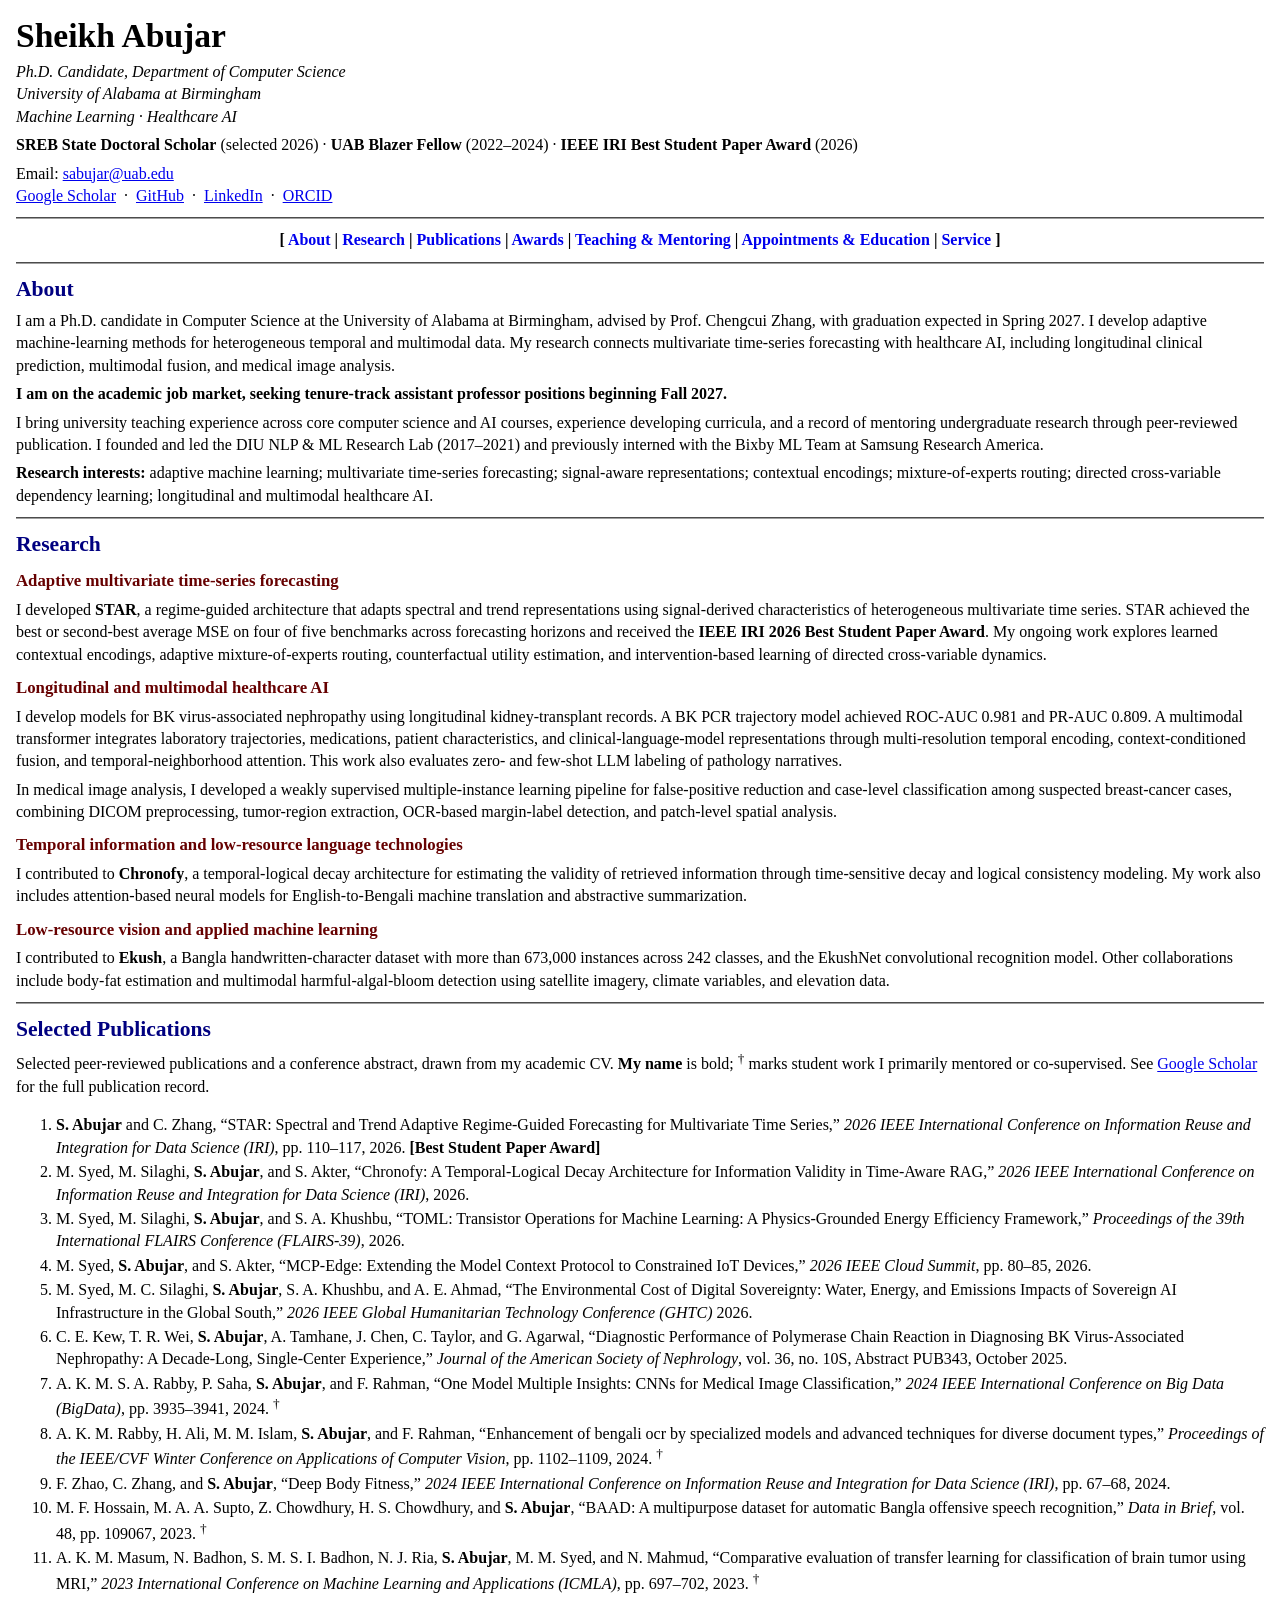
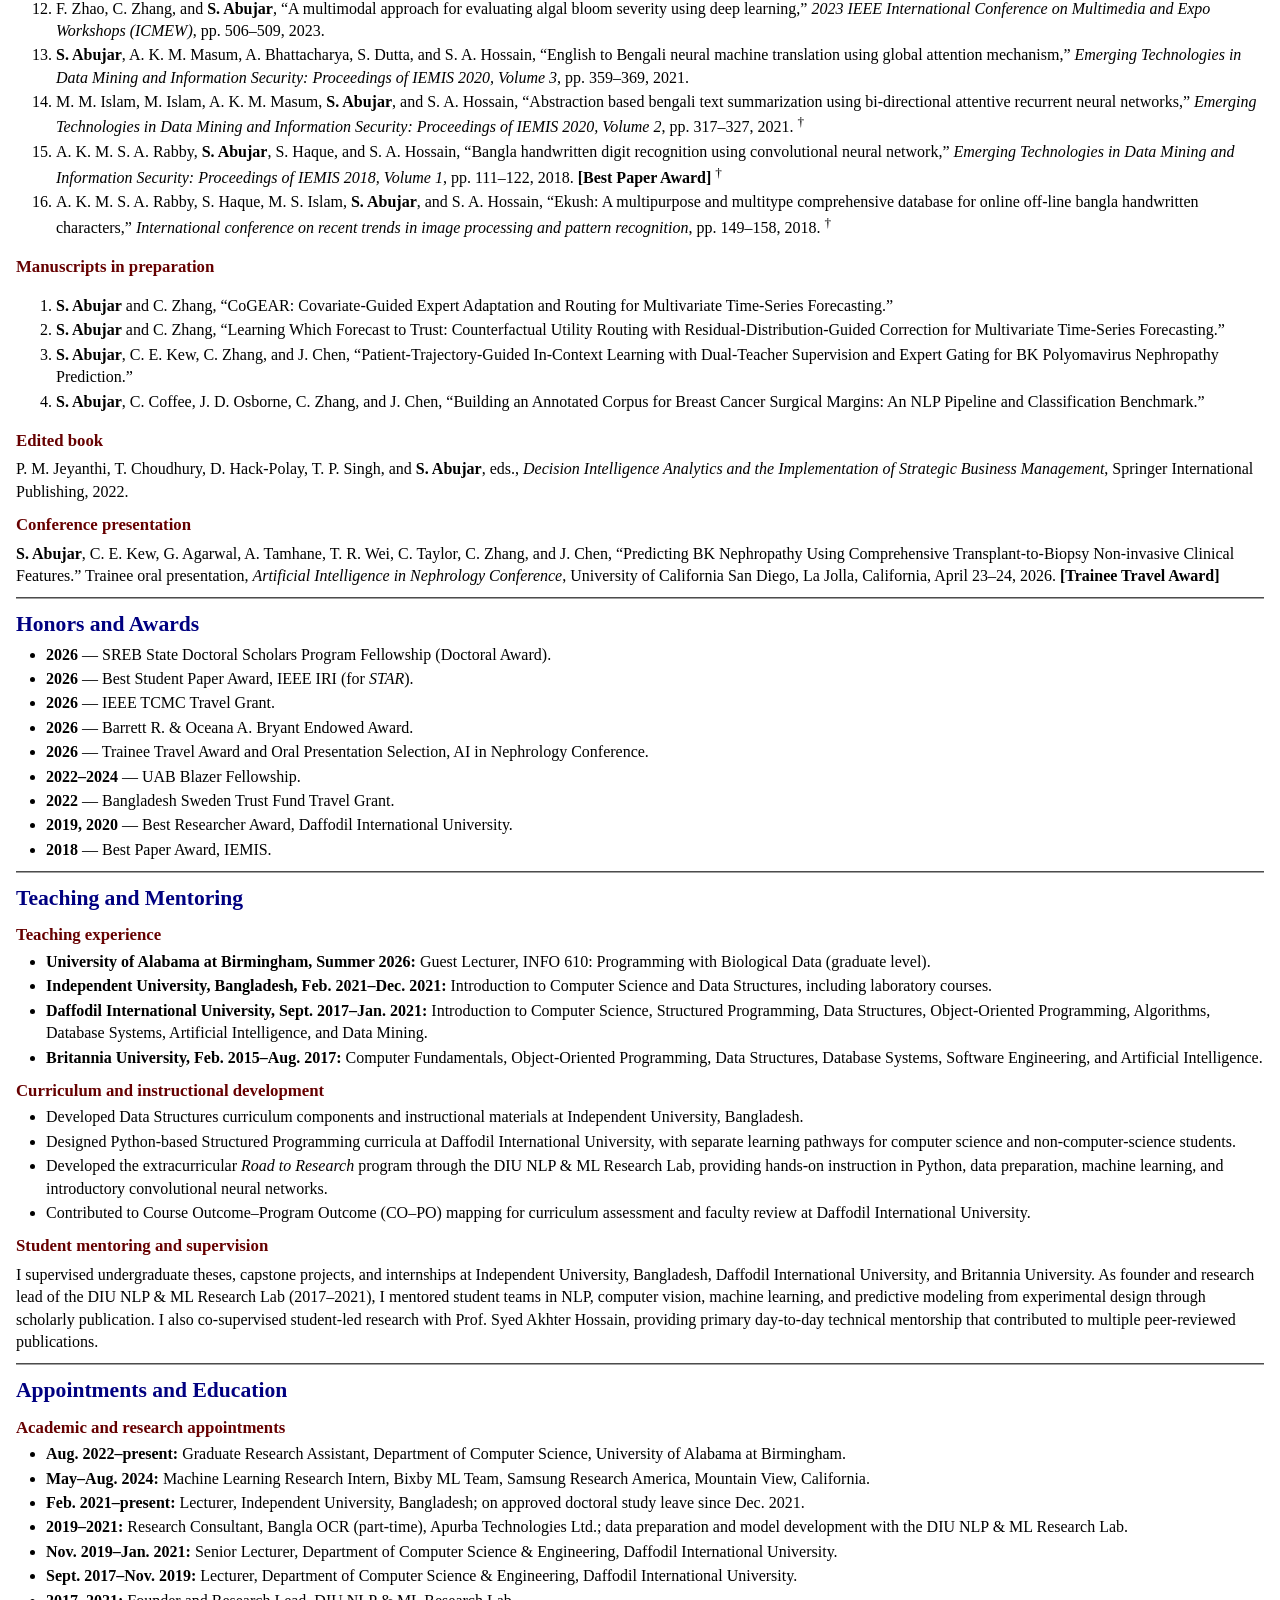
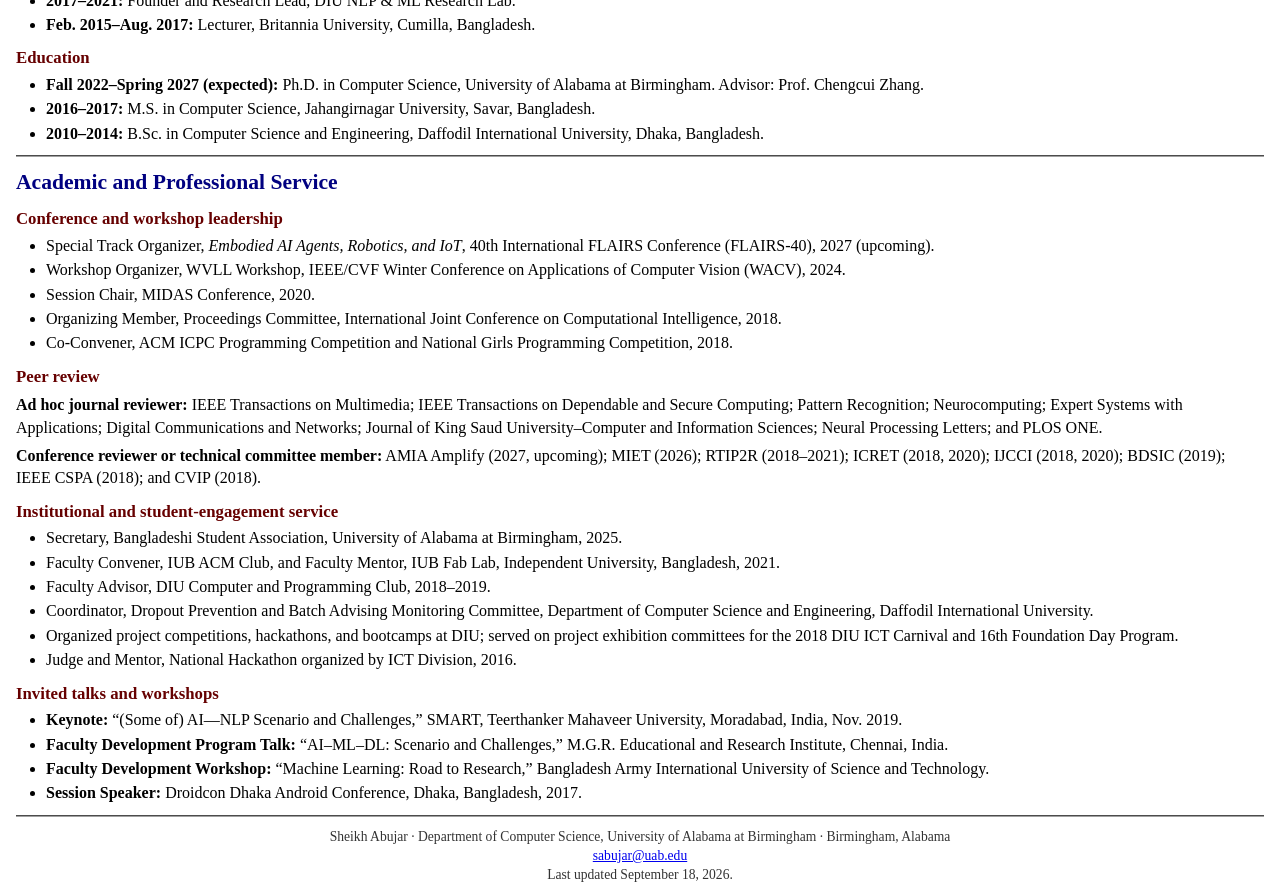
==== commit 8b82fbc8: "Update academic profile from current CV and remove PDF download links" ====
--- a/index.html
+++ b/index.html
@@ -4,7 +4,7 @@
 <meta charset="utf-8">
 <meta name="viewport" content="width=device-width, initial-scale=1">
 <title>Sheikh Abujar's Home Page</title>
-<meta name="description" content="Sheikh Abujar — Ph.D. Candidate in Computer Science, University of Alabama at Birmingham.">
+<meta name="description" content="Sheikh Abujar, Ph.D. candidate at UAB seeking tenure-track faculty positions. Research in adaptive machine learning, time-series forecasting, and healthcare AI; teaching and student mentoring.">
 <link rel="icon" href="data:image/svg+xml,<svg xmlns=%22http://www.w3.org/2000/svg%22 viewBox=%220 0 100 100%22><text y=%22.9em%22 font-size=%2290%22>🎓</text></svg>">
 <style>
   body {
@@ -59,193 +59,211 @@
 <body>
 
 <!-- Add your photo as assets/img/headshot.jpg; it appears automatically. -->
-<img class="photo" src="assets/img/headshot.jpg" alt="[ photo ]" onerror="this.style.display='none'">
-
+<img class="photo" src="assets/img/headshot.jpg" alt="Sheikh Abujar" onerror="this.style.display='none'">
 <h1>Sheikh Abujar</h1>
 <p class="tagline">Ph.D. Candidate, Department of Computer Science<br>
-University of Alabama at Birmingham</p>
-<p>
-Email: <a href="mailto:sabujar@uab.edu">sabujar@uab.edu</a><br>
-<a href="https://scholar.google.com/citations?user=s2ocyEgAAAAJ">Google&nbsp;Scholar</a> &nbsp;&middot;&nbsp;
+University of Alabama at Birmingham<br>
+Machine Learning &middot; Healthcare AI</p>
+<p><b>SREB State Doctoral Scholar</b> (selected 2026) &middot;
+<b>UAB Blazer Fellow</b> (2022&ndash;2024) &middot;
+<b>IEEE IRI Best Student Paper Award</b> (2026)</p>
+<p>Email: <a href="mailto:sabujar@uab.edu">sabujar@uab.edu</a><br>
+<a href="https://scholar.google.com/citations?user=s2ocyEgAAAAJ">Google Scholar</a> &nbsp;&middot;&nbsp;
 <a href="https://github.com/sabujar">GitHub</a> &nbsp;&middot;&nbsp;
-<a href="https://linkedin.com/in/abujar">LinkedIn</a> &nbsp;&middot;&nbsp;
-<a href="https://orcid.org/0000-0002-3563-2118">ORCID</a> &nbsp;&middot;&nbsp;
-<a href="assets/cv/Sheikh_Abujar_CV.pdf">Curriculum Vitae [PDF]</a>
-</p>
-
-<hr>
-
-<p class="nav">
-[ <a href="#about">About</a> |
+<a href="https://linkedin.com/in/abujar/">LinkedIn</a> &nbsp;&middot;&nbsp;
+<a href="https://orcid.org/0000-0002-3563-2118">ORCID</a></p>
+<hr>
+<p class="nav">[ <a href="#about">About</a> |
 <a href="#research">Research</a> |
 <a href="#pubs">Publications</a> |
 <a href="#awards">Awards</a> |
-<a href="#teaching">Teaching</a> |
-<a href="#service">Service</a> |
-<a href="assets/cv/Sheikh_Abujar_CV.pdf">CV</a> ]
-</p>
-
-<hr>
-
-<h2><a name="about"></a>About</h2>
-<p>
-I am a Ph.D. candidate in Computer Science at the University of Alabama at Birmingham,
-working on machine learning for complex temporal and scientific systems. My research
-spans multivariate time-series forecasting, multimodal learning, and transformer
-architectures, with applications across remote sensing, healthcare, and large-scale AI.
-My recent work on <em>STAR</em>, an adaptive architecture for long-horizon forecasting,
-received the Best Student Paper Award at IEEE IRI 2026. I previously interned with the
-Bixby ML team at Samsung Research America, and my work has accumulated 1,380+ citations.
-</p>
-<p>
-<b>I am on the academic job market and seeking tenure-track assistant professor positions
-beginning Fall 2027.</b>
-</p>
-<p>
-<b>Research interests:</b> time-series forecasting; multimodal learning; transformer
-architectures; representation learning; scientific machine learning; longitudinal and
-temporal modeling; large language and vision-language models; computer vision.
-</p>
-
-<hr>
-
-<h2><a name="research"></a>Research</h2>
-<ul>
-  <li><b>STAR: Spectral and Trend Adaptive Regime-Guided Forecasting.</b>
-      A lightweight multivariate forecasting architecture that adaptively routes signals
-      by spectral, trend, and cross-variable characteristics for long-horizon prediction.
-      <i>Best Student Paper, IEEE IRI 2026.</i></li>
-  <li><b>Counterfactual utility routing and cross-variable dynamics.</b>
-      Learning which forecasts to trust, and recovering directed cross-variable dynamics
-      through counterfactual interventions (RIVET). Two manuscripts under review.</li>
-  <li><b>Multimodal algal bloom severity modeling.</b>
-      Deep learning over satellite imagery, climate variables, and elevation data for
-      environmental monitoring.</li>
-  <li><b>Chronofy: time-aware retrieval-augmented generation.</b>
-      A temporal-reasoning framework that reduces temporal hallucination from outdated
-      retrieved content.</li>
-  <li><b>Longitudinal prediction of BK virus-associated nephropathy.</b>
-      Modeling kidney-transplant patient trajectories from heterogeneous longitudinal
-      clinical data, with physicians and biomedical researchers.</li>
-  <li><b>Medical image and vision modeling.</b>
-      DICOM preprocessing, region extraction, OCR-based label recognition, and patch-level
-      spatial analysis.</li>
-</ul>
-
-<hr>
-
-<h2><a name="pubs"></a>Publications</h2>
-<p>Bold indicates my name. Complete list on
-<a href="https://scholar.google.com/citations?user=s2ocyEgAAAAJ">Google Scholar</a> (1,380+ citations).</p>
+<a href="#teaching">Teaching &amp; Mentoring</a> |
+<a href="#experience">Appointments &amp; Education</a> |
+<a href="#service">Service</a> ]</p>
+<hr>
+
+<h2 id="about">About</h2>
+<p>I am a Ph.D. candidate in Computer Science at the University of Alabama at Birmingham,
+advised by Prof. Chengcui Zhang, with graduation expected in Spring 2027.
+I develop adaptive machine-learning methods for heterogeneous temporal and multimodal data.
+My research connects multivariate time-series forecasting with healthcare AI, including
+longitudinal clinical prediction, multimodal fusion, and medical image analysis.</p>
+<p><b>I am on the academic job market, seeking tenure-track assistant professor positions
+beginning Fall 2027.</b></p>
+<p>I bring university teaching experience across core computer science and AI courses,
+experience developing curricula, and a record of mentoring undergraduate research through
+peer-reviewed publication. I founded and led the DIU NLP &amp; ML Research Lab (2017&ndash;2021)
+and previously interned with the Bixby ML Team at Samsung Research America.</p>
+<p><b>Research interests:</b> adaptive machine learning; multivariate time-series forecasting;
+signal-aware representations; contextual encodings; mixture-of-experts routing;
+directed cross-variable dependency learning; longitudinal and multimodal healthcare AI.</p>
+<hr>
+
+<h2 id="research">Research</h2>
+<h3>Adaptive multivariate time-series forecasting</h3>
+<p>I developed <b>STAR</b>, a regime-guided architecture that adapts spectral and trend
+representations using signal-derived characteristics of heterogeneous multivariate time series.
+STAR achieved the best or second-best average MSE on four of five benchmarks across forecasting
+horizons and received the <b>IEEE IRI 2026 Best Student Paper Award</b>. My ongoing work explores
+learned contextual encodings, adaptive mixture-of-experts routing, counterfactual utility
+estimation, and intervention-based learning of directed cross-variable dynamics.</p>
+<h3>Longitudinal and multimodal healthcare AI</h3>
+<p>I develop models for BK virus-associated nephropathy using longitudinal kidney-transplant
+records. A BK PCR trajectory model achieved ROC-AUC 0.981 and PR-AUC 0.809. A multimodal
+transformer integrates laboratory trajectories, medications, patient characteristics, and
+clinical-language-model representations through multi-resolution temporal encoding,
+context-conditioned fusion, and temporal-neighborhood attention. This work also evaluates
+zero- and few-shot LLM labeling of pathology narratives.</p>
+<p>In medical image analysis, I developed a weakly supervised multiple-instance learning pipeline
+for false-positive reduction and case-level classification among suspected breast-cancer cases,
+combining DICOM preprocessing, tumor-region extraction, OCR-based margin-label detection,
+and patch-level spatial analysis.</p>
+<h3>Temporal information and low-resource language technologies</h3>
+<p>I contributed to <b>Chronofy</b>, a temporal-logical decay architecture for estimating the
+validity of retrieved information through time-sensitive decay and logical consistency modeling.
+My work also includes attention-based neural models for English-to-Bengali machine translation
+and abstractive summarization.</p>
+<h3>Low-resource vision and applied machine learning</h3>
+<p>I contributed to <b>Ekush</b>, a Bangla handwritten-character dataset with more than 673,000
+instances across 242 classes, and the EkushNet convolutional recognition model. Other
+collaborations include body-fat estimation and multimodal harmful-algal-bloom detection
+using satellite imagery, climate variables, and elevation data.</p>
+<hr>
+
+<h2 id="pubs">Selected Publications</h2>
+<p>Selected peer-reviewed publications and a conference abstract, drawn from my academic CV. <b>My name</b> is bold; <sup>†</sup> marks student work I primarily mentored or co-supervised. See <a href="https://scholar.google.com/citations?user=s2ocyEgAAAAJ">Google Scholar</a> for the full publication record.</p>
 <ol>
-  <li><span class="me">Sheikh Abujar</span>, C. Zhang.
-      &ldquo;STAR: Spectral and Trend Adaptive Regime-Guided Forecasting for Multivariate Time Series.&rdquo;
-      <i>27th IEEE Int'l Conf. on Information Reuse and Integration for Data Science (IRI)</i>, 2026.
-      <b>Best Student Paper Award.</b></li>
-  <li><span class="me">Sheikh Abujar</span>, C. Zhang.
-      &ldquo;Learning Which Forecast to Trust: Counterfactual Utility Routing for Multivariate Time Series.&rdquo;
-      Under review, 2026.</li>
-  <li><span class="me">Sheikh Abujar</span>, C. Zhang.
-      &ldquo;RIVET: Learning Directed Cross-Variable Dynamics through Counterfactual Interventions.&rdquo;
-      Under review, 2026.</li>
-  <li>N. Hossain, M. Rahman, <span class="me">Sheikh Abujar</span>, et al.
-      &ldquo;Chronofy: A Temporal-Logical Decay Architecture for Information Validity in Time-Aware
-      Retrieval-Augmented Generation.&rdquo;
-      <i>IEEE Int'l Conf. on Information Reuse and Integration (IRI)</i>, 2026.</li>
-  <li>A.K.M.S.A. Rabby, H. Ali, M.M. Islam, <span class="me">Sheikh Abujar</span>, F. Rahman.
-      &ldquo;Enhancement of Bengali OCR by Specialized Models and Advanced Techniques for Diverse Document Types.&rdquo;
-      <i>IEEE/CVF Winter Conf. on Applications of Computer Vision Workshops (WACVW)</i>, 2024.</li>
-  <li>F. Zhao, C. Zhang, <span class="me">Sheikh Abujar</span>.
-      &ldquo;A Multimodal Approach for Evaluating Algal Bloom Severity Using Deep Learning.&rdquo;
-      <i>IEEE Int'l Conf. on Multimedia and Expo Workshops (ICMEW)</i>, 2023.</li>
-  <li>A.K.M. Masum, <span class="me">Sheikh Abujar</span>, S. Akter, N.J. Ria, S.A. Hossain.
-      &ldquo;Transformer Based Bengali Chatbot Using General Knowledge Dataset.&rdquo;
-      <i>IEEE Int'l Conf. on Machine Learning and Applications (ICMLA)</i>, 2021.</li>
-  <li><span class="me">Sheikh Abujar</span>, S.M.S.I. Badhon, P. Duraisamy.
-      &ldquo;Handwritten Text Recognition for Non-Latin Languages Using Deep Learning: Bangla.&rdquo;
-      <i>IEEE Int'l Conf. on Computing Communication and Networking Technologies (ICCCNT)</i>, 2021.</li>
+  <li><b>S. Abujar</b> and C. Zhang, &ldquo;STAR: Spectral and Trend Adaptive Regime-Guided Forecasting for Multivariate Time Series,&rdquo; <i>2026 IEEE International Conference on Information Reuse and Integration for Data Science (IRI)</i>, pp. 110&ndash;117, 2026.  <b>[Best Student Paper Award]</b></li>
+  <li>M. Syed, M. Silaghi, <b>S. Abujar</b>, and S. Akter, &ldquo;Chronofy: A Temporal-Logical Decay Architecture for Information Validity in Time-Aware RAG,&rdquo; <i>2026 IEEE International Conference on Information Reuse and Integration for Data Science (IRI)</i>, 2026.</li>
+  <li>M. Syed, M. Silaghi, <b>S. Abujar</b>, and S. A. Khushbu, &ldquo;TOML: Transistor Operations for Machine Learning: A Physics-Grounded Energy Efficiency Framework,&rdquo; <i>Proceedings of the 39th International FLAIRS Conference (FLAIRS-39)</i>, 2026.</li>
+  <li>M. Syed, <b>S. Abujar</b>, and S. Akter, &ldquo;MCP-Edge: Extending the Model Context Protocol to Constrained IoT Devices,&rdquo; <i>2026 IEEE Cloud Summit</i>, pp. 80&ndash;85, 2026.</li>
+  <li>M. Syed, M. C. Silaghi, <b>S. Abujar</b>, S. A. Khushbu, and A. E. Ahmad, &ldquo;The Environmental Cost of Digital Sovereignty: Water, Energy, and Emissions Impacts of Sovereign AI Infrastructure in the Global South,&rdquo; <i>2026 IEEE Global Humanitarian Technology Conference (GHTC)</i> 2026.</li>
+  <li>C. E. Kew, T. R. Wei, <b>S. Abujar</b>, A. Tamhane, J. Chen, C. Taylor, and G. Agarwal, &ldquo;Diagnostic Performance of Polymerase Chain Reaction in Diagnosing BK Virus-Associated Nephropathy: A Decade-Long, Single-Center Experience,&rdquo; <i>Journal of the American Society of Nephrology</i>, vol. 36, no. 10S, Abstract PUB343, October 2025.</li>
+  <li>A. K. M. S. A. Rabby, P. Saha, <b>S. Abujar</b>, and F. Rahman, &ldquo;One Model Multiple Insights: CNNs for Medical Image Classification,&rdquo; <i>2024 IEEE International Conference on Big Data (BigData)</i>, pp. 3935&ndash;3941, 2024.  <sup>†</sup></li>
+  <li>A. K. M. Rabby, H. Ali, M. M. Islam, <b>S. Abujar</b>, and F. Rahman, &ldquo;Enhancement of bengali ocr by specialized models and advanced techniques for diverse document types,&rdquo; <i>Proceedings of the IEEE/CVF Winter Conference on Applications of Computer Vision</i>, pp. 1102&ndash;1109, 2024.  <sup>†</sup></li>
+  <li>F. Zhao, C. Zhang, and <b>S. Abujar</b>, &ldquo;Deep Body Fitness,&rdquo; <i>2024 IEEE International Conference on Information Reuse and Integration for Data Science (IRI)</i>, pp. 67&ndash;68, 2024.</li>
+  <li>M. F. Hossain, M. A. A. Supto, Z. Chowdhury, H. S. Chowdhury, and <b>S. Abujar</b>, &ldquo;BAAD: A multipurpose dataset for automatic Bangla offensive speech recognition,&rdquo; <i>Data in Brief</i>, vol. 48, pp. 109067, 2023.  <sup>†</sup></li>
+  <li>A. K. M. Masum, N. Badhon, S. M. S. I. Badhon, N. J. Ria, <b>S. Abujar</b>, M. M. Syed, and N. Mahmud, &ldquo;Comparative evaluation of transfer learning for classification of brain tumor using MRI,&rdquo; <i>2023 International Conference on Machine Learning and Applications (ICMLA)</i>, pp. 697&ndash;702, 2023.  <sup>†</sup></li>
+  <li>F. Zhao, C. Zhang, and <b>S. Abujar</b>, &ldquo;A multimodal approach for evaluating algal bloom severity using deep learning,&rdquo; <i>2023 IEEE International Conference on Multimedia and Expo Workshops (ICMEW)</i>, pp. 506&ndash;509, 2023.</li>
+  <li><b>S. Abujar</b>, A. K. M. Masum, A. Bhattacharya, S. Dutta, and S. A. Hossain, &ldquo;English to Bengali neural machine translation using global attention mechanism,&rdquo; <i>Emerging Technologies in Data Mining and Information Security: Proceedings of IEMIS 2020, Volume 3</i>, pp. 359&ndash;369, 2021.</li>
+  <li>M. M. Islam, M. Islam, A. K. M. Masum, <b>S. Abujar</b>, and S. A. Hossain, &ldquo;Abstraction based bengali text summarization using bi-directional attentive recurrent neural networks,&rdquo; <i>Emerging Technologies in Data Mining and Information Security: Proceedings of IEMIS 2020, Volume 2</i>, pp. 317&ndash;327, 2021.  <sup>†</sup></li>
+  <li>A. K. M. S. A. Rabby, <b>S. Abujar</b>, S. Haque, and S. A. Hossain, &ldquo;Bangla handwritten digit recognition using convolutional neural network,&rdquo; <i>Emerging Technologies in Data Mining and Information Security: Proceedings of IEMIS 2018, Volume 1</i>, pp. 111&ndash;122, 2018. <b>[Best Paper Award]</b>  <sup>†</sup></li>
+  <li>A. K. M. S. A. Rabby, S. Haque, M. S. Islam, <b>S. Abujar</b>, and S. A. Hossain, &ldquo;Ekush: A multipurpose and multitype comprehensive database for online off-line bangla handwritten characters,&rdquo; <i>International conference on recent trends in image processing and pattern recognition</i>, pp. 149&ndash;158, 2018.  <sup>†</sup></li>
 </ol>
-
-<hr>
-
-<h2><a name="awards"></a>Awards and Honors</h2>
-<ul>
-  <li><b>2026</b> &mdash; Best Student Paper Award, IEEE IRI 2026 (for <i>STAR</i>).</li>
-  <li><b>2026</b> &mdash; SREB-State Doctoral Scholars Fellowship (support from Fall 2026).</li>
-  <li><b>2026</b> &mdash; IEEE TCMC Travel Award.</li>
-  <li><b>2026</b> &mdash; Barrett R. and Oceana A. Bryant Endowed Travel Award.</li>
-  <li><b>2026</b> &mdash; Competitive Travel Award &amp; Trainee Oral Presentation, AI in Nephrology Conference, University of San Diego.</li>
-  <li><b>2022</b> &mdash; UAB Blazer Fellowship, University of Alabama at Birmingham.</li>
-  <li><b>2022</b> &mdash; Bangladesh&ndash;Sweden Trust Fund Award (travel grant for study abroad on scholarship; Economic Relations Division, Ministry of Finance).</li>
-  <li><b>2019 &amp; 2020</b> &mdash; Best Researcher Award, Dept. of CSE, Daffodil International University.</li>
-  <li><b>2018</b> &mdash; Best Paper Award, Int'l Conf. on Emerging Technologies in Data Mining and Information Security.</li>
-</ul>
-
-<hr>
-
-<h2><a name="teaching"></a>Teaching and Experience</h2>
-<p>
-My teaching rests on two convictions: that education is fundamentally about human
-development, and that a student's time is their most valuable resource. Inspired by
-Randy Pausch's <i>The Last Lecture</i>, I pair rigorous fundamentals with hands-on
-projects and mentor students toward independent inquiry &mdash; because, as I like to put
-it, in learning you will teach, and in teaching you will learn.
-</p>
-<p><b>Courses taught:</b> Artificial Intelligence, Machine Learning, Data Mining,
-Algorithms, Data Structures, Object-Oriented Programming, Database Systems, Computer Fundamentals.</p>
-
-<h3>Experience</h3>
-<ul>
-  <li><b>2022&ndash;present</b> &mdash; Graduate Research Assistant, University of Alabama at Birmingham.</li>
-  <li><b>Summer 2024</b> &mdash; Machine Learning Research Intern, Samsung Research America (Bixby ML Team), Mountain View, CA.</li>
-  <li><b>2021</b> &mdash; Lecturer &amp; Research Lab Supervisor, Independent University of Bangladesh, Dhaka.</li>
-  <li><b>2015&ndash;2021</b> &mdash; Lecturer &amp; Research Mentor, NLP/ML Lab, Daffodil International University, Dhaka.</li>
-</ul>
-
+<h3>Manuscripts in preparation</h3>
+<ol>
+  <li><b>S. Abujar</b> and C. Zhang, &ldquo;CoGEAR: Covariate-Guided Expert Adaptation and Routing for Multivariate Time-Series Forecasting.&rdquo;</li>
+  <li><b>S. Abujar</b> and C. Zhang, &ldquo;Learning Which Forecast to Trust: Counterfactual Utility Routing with Residual-Distribution-Guided Correction for Multivariate Time-Series Forecasting.&rdquo;</li>
+  <li><b>S. Abujar</b>, C. E. Kew, C. Zhang, and J. Chen, &ldquo;Patient-Trajectory-Guided In-Context Learning with Dual-Teacher Supervision and Expert Gating for BK Polyomavirus Nephropathy Prediction.&rdquo;</li>
+  <li><b>S. Abujar</b>, C. Coffee, J. D. Osborne, C. Zhang, and J. Chen, &ldquo;Building an Annotated Corpus for Breast Cancer Surgical Margins: An NLP Pipeline and Classification Benchmark.&rdquo;</li>
+</ol>
+<h3>Edited book</h3>
+<p>P. M. Jeyanthi, T. Choudhury, D. Hack-Polay, T. P. Singh, and <b>S. Abujar</b>, eds., <i>Decision Intelligence Analytics and the Implementation of Strategic Business Management</i>, Springer International Publishing, 2022.</p>
+<h3>Conference presentation</h3>
+<p><b>S. Abujar</b>, C. E. Kew, G. Agarwal, A. Tamhane, T. R. Wei, C. Taylor, C. Zhang, and J. Chen, &ldquo;Predicting BK Nephropathy Using Comprehensive Transplant-to-Biopsy Non-invasive Clinical Features.&rdquo; Trainee oral presentation, <i>Artificial Intelligence in Nephrology Conference</i>, University of California San Diego, La Jolla, California, April 23&ndash;24, 2026.  <b>[Trainee Travel Award]</b></p>
+
+<hr>
+
+<h2 id="awards">Honors and Awards</h2>
+<ul>
+  <li><b>2026</b> &mdash; SREB State Doctoral Scholars Program Fellowship (Doctoral Award).</li>
+  <li><b>2026</b> &mdash; Best Student Paper Award, IEEE IRI (for <i>STAR</i>).</li>
+  <li><b>2026</b> &mdash; IEEE TCMC Travel Grant.</li>
+  <li><b>2026</b> &mdash; Barrett R. &amp; Oceana A. Bryant Endowed Award.</li>
+  <li><b>2026</b> &mdash; Trainee Travel Award and Oral Presentation Selection, AI in Nephrology Conference.</li>
+  <li><b>2022&ndash;2024</b> &mdash; UAB Blazer Fellowship.</li>
+  <li><b>2022</b> &mdash; Bangladesh Sweden Trust Fund Travel Grant.</li>
+  <li><b>2019, 2020</b> &mdash; Best Researcher Award, Daffodil International University.</li>
+  <li><b>2018</b> &mdash; Best Paper Award, IEMIS.</li>
+</ul>
+
+<hr>
+
+<h2 id="teaching">Teaching and Mentoring</h2>
+<h3>Teaching experience</h3>
+<ul>
+  <li><b>University of Alabama at Birmingham, Summer 2026:</b> Guest Lecturer, INFO 610: Programming with Biological Data (graduate level).</li>
+  <li><b>Independent University, Bangladesh, Feb. 2021&ndash;Dec. 2021:</b> Introduction to Computer Science and Data Structures, including laboratory courses.</li>
+  <li><b>Daffodil International University, Sept. 2017&ndash;Jan. 2021:</b> Introduction to Computer Science, Structured Programming, Data Structures, Object-Oriented Programming, Algorithms, Database Systems, Artificial Intelligence, and Data Mining.</li>
+  <li><b>Britannia University, Feb. 2015&ndash;Aug. 2017:</b> Computer Fundamentals, Object-Oriented Programming, Data Structures, Database Systems, Software Engineering, and Artificial Intelligence.</li>
+</ul>
+<h3>Curriculum and instructional development</h3>
+<ul>
+  <li>Developed Data Structures curriculum components and instructional materials at Independent University, Bangladesh.</li>
+  <li>Designed Python-based Structured Programming curricula at Daffodil International University, with separate learning pathways for computer science and non-computer-science students.</li>
+  <li>Developed the extracurricular <i>Road to Research</i> program through the DIU NLP &amp; ML Research Lab, providing hands-on instruction in Python, data preparation, machine learning, and introductory convolutional neural networks.</li>
+  <li>Contributed to Course Outcome&ndash;Program Outcome (CO&ndash;PO) mapping for curriculum assessment and faculty review at Daffodil International University.</li>
+</ul>
+<h3>Student mentoring and supervision</h3>
+<p>I supervised undergraduate theses, capstone projects, and internships at Independent
+University, Bangladesh, Daffodil International University, and Britannia University.
+As founder and research lead of the DIU NLP &amp; ML Research Lab (2017&ndash;2021), I mentored
+student teams in NLP, computer vision, machine learning, and predictive modeling from
+experimental design through scholarly publication. I also co-supervised student-led research
+with Prof. Syed Akhter Hossain, providing primary day-to-day technical mentorship that
+contributed to multiple peer-reviewed publications.</p>
+<hr>
+
+<h2 id="experience">Appointments and Education</h2>
+<h3>Academic and research appointments</h3>
+<ul>
+  <li><b>Aug. 2022&ndash;present:</b> Graduate Research Assistant, Department of Computer Science, University of Alabama at Birmingham.</li>
+  <li><b>May&ndash;Aug. 2024:</b> Machine Learning Research Intern, Bixby ML Team, Samsung Research America, Mountain View, California.</li>
+  <li><b>Feb. 2021&ndash;present:</b> Lecturer, Independent University, Bangladesh; on approved doctoral study leave since Dec. 2021.</li>
+  <li><b>2019&ndash;2021:</b> Research Consultant, Bangla OCR (part-time), Apurba Technologies Ltd.; data preparation and model development with the DIU NLP &amp; ML Research Lab.</li>
+  <li><b>Nov. 2019&ndash;Jan. 2021:</b> Senior Lecturer, Department of Computer Science &amp; Engineering, Daffodil International University.</li>
+  <li><b>Sept. 2017&ndash;Nov. 2019:</b> Lecturer, Department of Computer Science &amp; Engineering, Daffodil International University.</li>
+  <li><b>2017&ndash;2021:</b> Founder and Research Lead, DIU NLP &amp; ML Research Lab.</li>
+  <li><b>Feb. 2015&ndash;Aug. 2017:</b> Lecturer, Britannia University, Cumilla, Bangladesh.</li>
+</ul>
 <h3>Education</h3>
 <ul>
-  <li><b>2022&ndash;present</b> &mdash; Ph.D. in Computer Science, University of Alabama at Birmingham.</li>
-  <li><b>2016&ndash;2017</b> &mdash; M.S. in Computer Science, Jahangirnagar University, Dhaka.</li>
-  <li><b>2010&ndash;2014</b> &mdash; B.Sc. in Computer Science &amp; Engineering, Daffodil International University, Dhaka.</li>
-</ul>
-
-<hr>
-
-<h2><a name="service"></a>Professional Service</h2>
-<p><b>Invited talks and keynotes.</b>
-Keynote, &ldquo;(Some of) AI: NLP Scenario and Challenges,&rdquo; SMART-2019, Teerthanker Mahaveer
-University, India (2019); Faculty Development Program, &ldquo;AI&ndash;ML&ndash;DL: Scenario and
-Challenges,&rdquo; M.G.R. Educational and Research Institute, Chennai; workshop, &ldquo;Machine
-Learning: Road to Research,&rdquo; Bangladesh Army International University of Science &amp;
-Technology; session speaker, Droidcon Dhaka 2017.</p>
-
-<p><b>Editorial.</b>
-Volume editor, <i>Decision Intelligence Analytics and the Implementation of Strategic
-Business Management</i>, Springer (Innovations in Communication and Computing).</p>
-
-<p><b>Journal reviewer.</b>
-IEEE Transactions on Dependable and Secure Computing; Pattern Recognition; Neurocomputing;
-Expert Systems with Applications; Journal of King Saud University &ndash; Computer and
-Information Sciences; Digital Communications and Networks; PLOS ONE.</p>
-
-<p><b>Conference program / technical committees.</b>
-RTIP2R (2018&ndash;2021), Solapur University, India; IJCCI (2018, 2020), Daffodil
-International University; IEEE CSPA 2018, Universiti Teknologi MARA, Malaysia; CVIP 2018;
-ICRET (2018, 2020); Int'l Conf. on Big-data Service and Intelligent Computation, Wuhan,
-China (2019); Session Chair, MIDAS 2020.</p>
-
-<p><b>Membership and outreach.</b>
-Member, Association for Computing Machinery (ACM); Judge, National Hackathon 2016.</p>
-
-<hr>
-
+  <li><b>Fall 2022&ndash;Spring 2027 (expected):</b> Ph.D. in Computer Science, University of Alabama at Birmingham. Advisor: Prof. Chengcui Zhang.</li>
+  <li><b>2016&ndash;2017:</b> M.S. in Computer Science, Jahangirnagar University, Savar, Bangladesh.</li>
+  <li><b>2010&ndash;2014:</b> B.Sc. in Computer Science and Engineering, Daffodil International University, Dhaka, Bangladesh.</li>
+</ul>
+<hr>
+
+<h2 id="service">Academic and Professional Service</h2>
+<h3>Conference and workshop leadership</h3>
+<ul>
+  <li>Special Track Organizer, <i>Embodied AI Agents, Robotics, and IoT</i>, 40th International FLAIRS Conference (FLAIRS-40), 2027 (upcoming).</li>
+  <li>Workshop Organizer, WVLL Workshop, IEEE/CVF Winter Conference on Applications of Computer Vision (WACV), 2024.</li>
+  <li>Session Chair, MIDAS Conference, 2020.</li>
+  <li>Organizing Member, Proceedings Committee, International Joint Conference on Computational Intelligence, 2018.</li>
+  <li>Co-Convener, ACM ICPC Programming Competition and National Girls Programming Competition, 2018.</li>
+</ul>
+<h3>Peer review</h3>
+<p><b>Ad hoc journal reviewer:</b> IEEE Transactions on Multimedia; IEEE Transactions on
+Dependable and Secure Computing; Pattern Recognition; Neurocomputing; Expert Systems with
+Applications; Digital Communications and Networks; Journal of King Saud University&ndash;Computer
+and Information Sciences; Neural Processing Letters; and PLOS ONE.</p>
+<p><b>Conference reviewer or technical committee member:</b> AMIA Amplify (2027, upcoming);
+MIET (2026); RTIP2R (2018&ndash;2021); ICRET (2018, 2020); IJCCI (2018, 2020);
+BDSIC (2019); IEEE CSPA (2018); and CVIP (2018).</p>
+<h3>Institutional and student-engagement service</h3>
+<ul>
+  <li>Secretary, Bangladeshi Student Association, University of Alabama at Birmingham, 2025.</li>
+  <li>Faculty Convener, IUB ACM Club, and Faculty Mentor, IUB Fab Lab, Independent University, Bangladesh, 2021.</li>
+  <li>Faculty Advisor, DIU Computer and Programming Club, 2018&ndash;2019.</li>
+  <li>Coordinator, Dropout Prevention and Batch Advising Monitoring Committee, Department of Computer Science and Engineering, Daffodil International University.</li>
+  <li>Organized project competitions, hackathons, and bootcamps at DIU; served on project exhibition committees for the 2018 DIU ICT Carnival and 16th Foundation Day Program.</li>
+  <li>Judge and Mentor, National Hackathon organized by ICT Division, 2016.</li>
+</ul>
+<h3>Invited talks and workshops</h3>
+<ul>
+  <li><b>Keynote:</b> &ldquo;(Some of) AI&mdash;NLP Scenario and Challenges,&rdquo; SMART, Teerthanker Mahaveer University, Moradabad, India, Nov. 2019.</li>
+  <li><b>Faculty Development Program Talk:</b> &ldquo;AI&ndash;ML&ndash;DL: Scenario and Challenges,&rdquo; M.G.R. Educational and Research Institute, Chennai, India.</li>
+  <li><b>Faculty Development Workshop:</b> &ldquo;Machine Learning: Road to Research,&rdquo; Bangladesh Army International University of Science and Technology.</li>
+  <li><b>Session Speaker:</b> Droidcon Dhaka Android Conference, Dhaka, Bangladesh, 2017.</li>
+</ul>
+
+<hr>
 <address class="foot">
 Sheikh Abujar &middot; Department of Computer Science, University of Alabama at Birmingham &middot;
-Birmingham, AL<br>
+Birmingham, Alabama<br>
 <a href="mailto:sabujar@uab.edu">sabujar@uab.edu</a><br>
-This page last updated
-<script>document.write(new Date().toLocaleDateString('en-US',{year:'numeric',month:'long'}));</script>.
+Last updated <time datetime="2026-09-18">September 18, 2026</time>.
 </address>
-
 </body>
 </html>
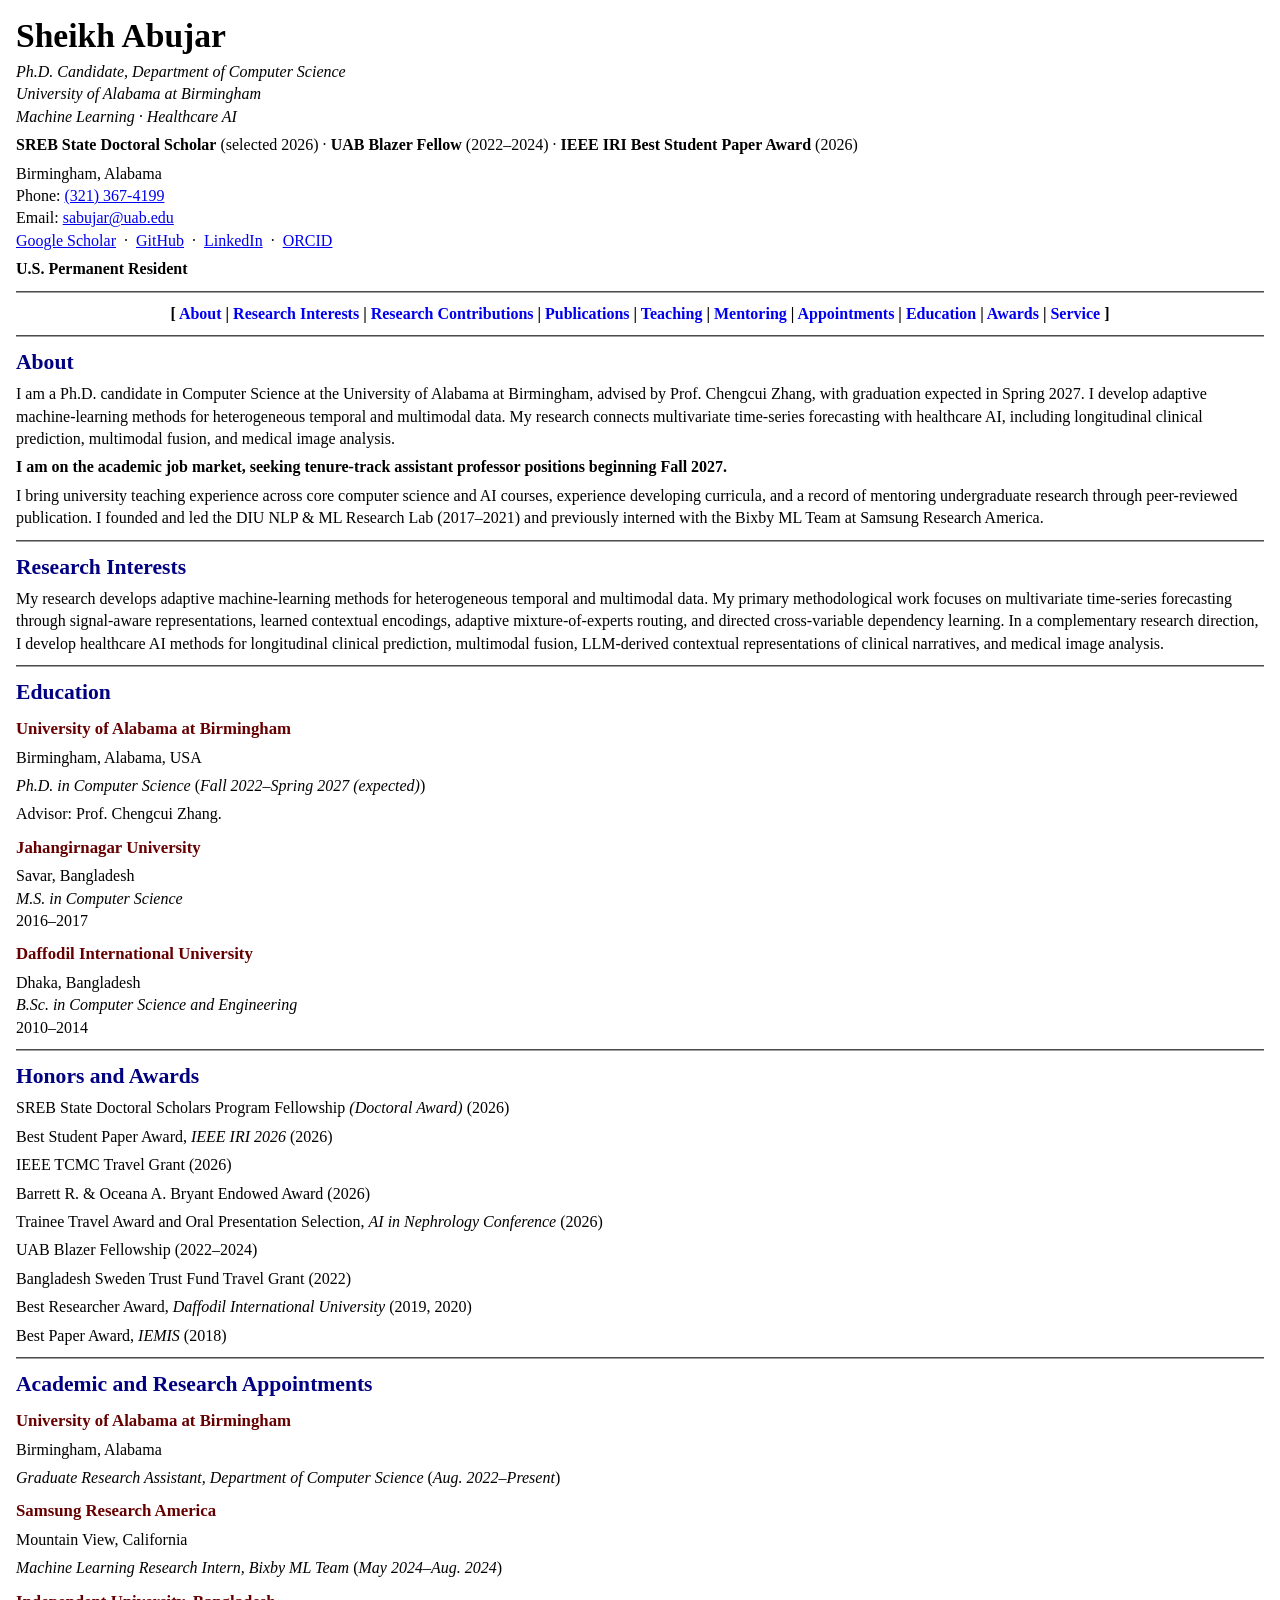
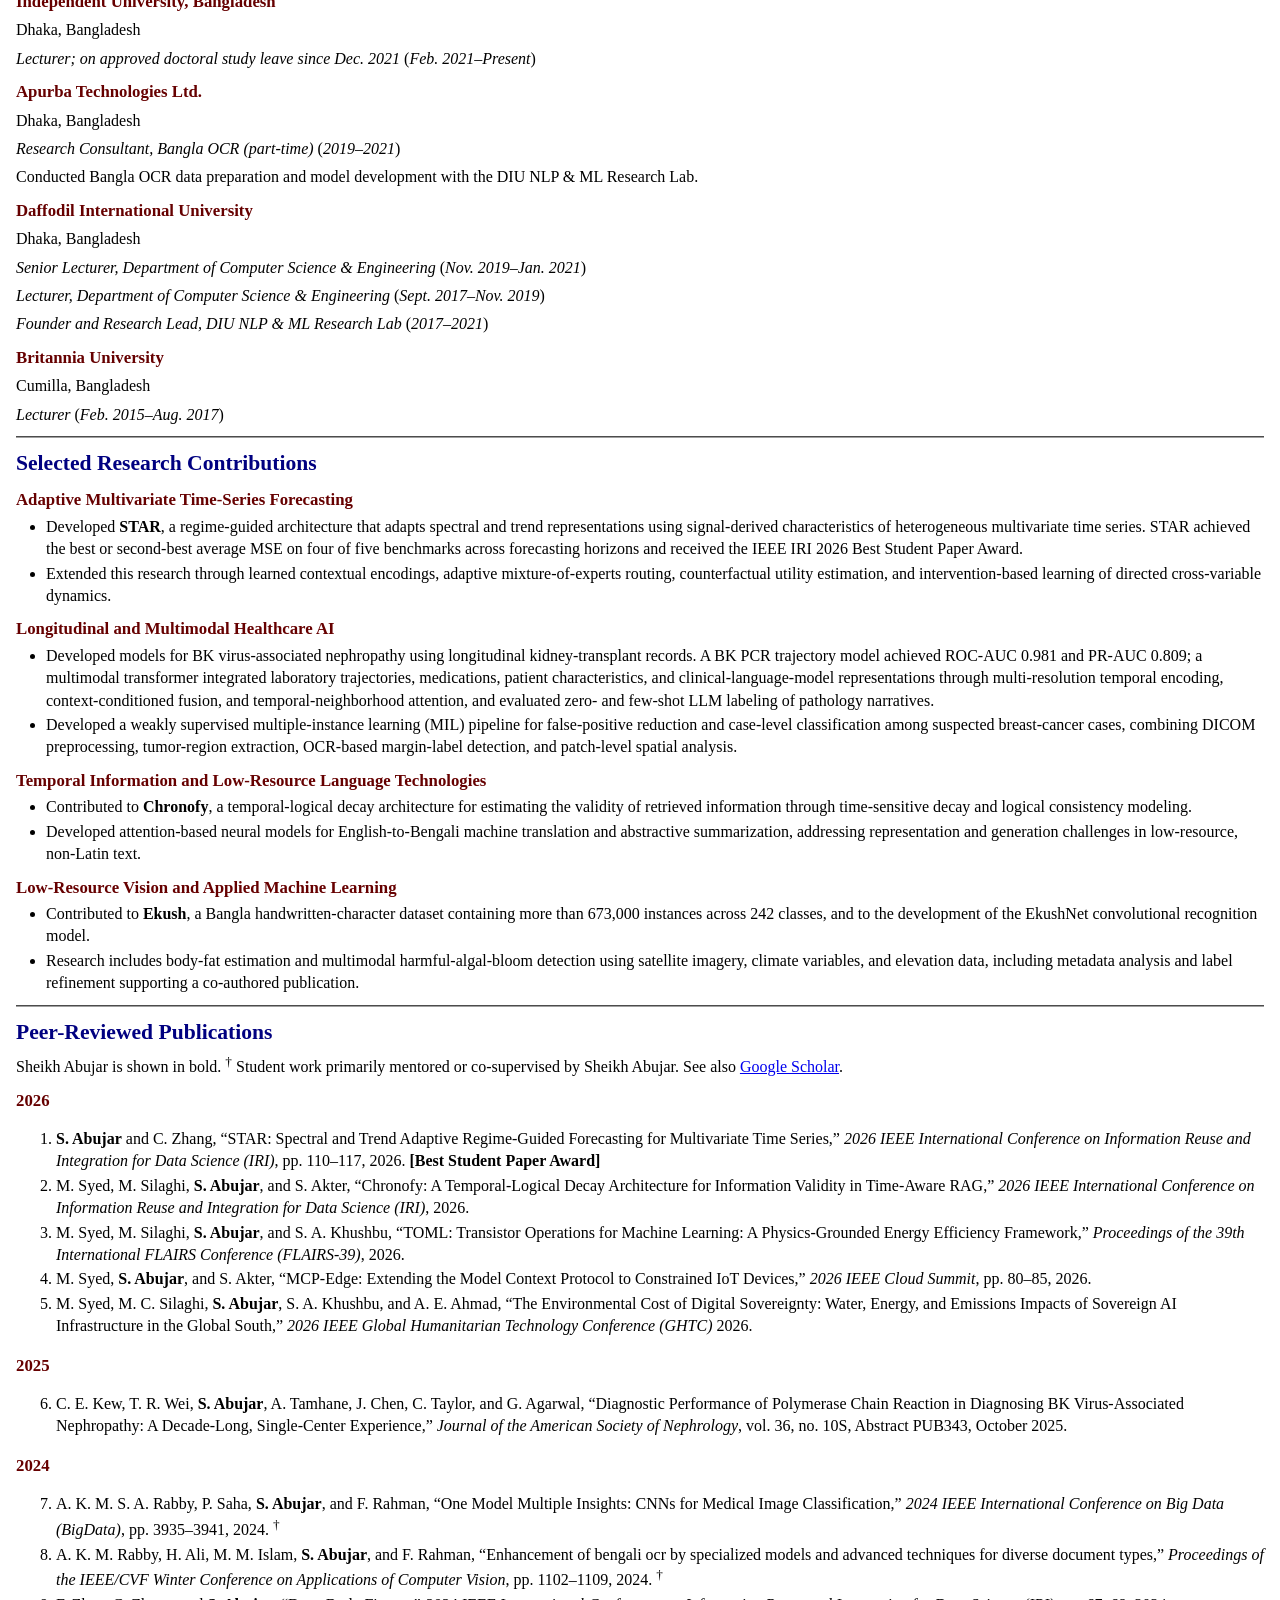
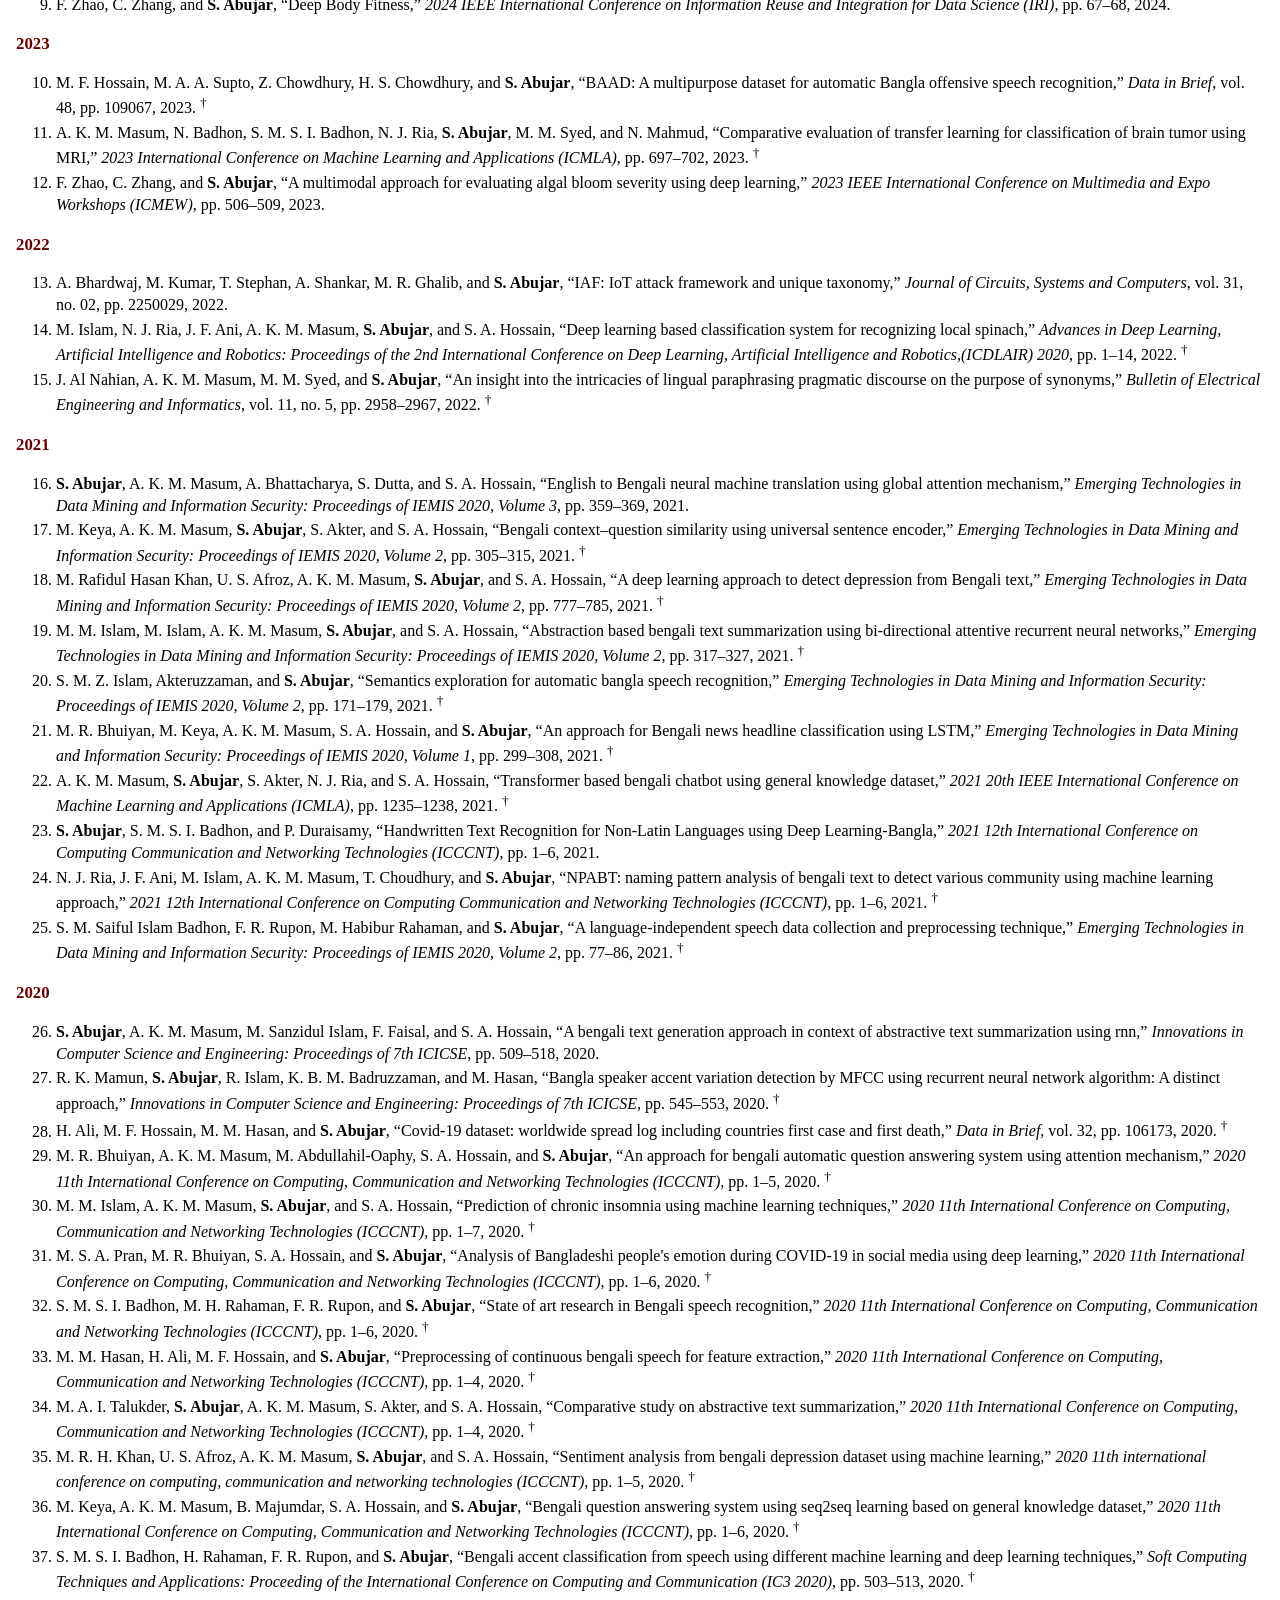
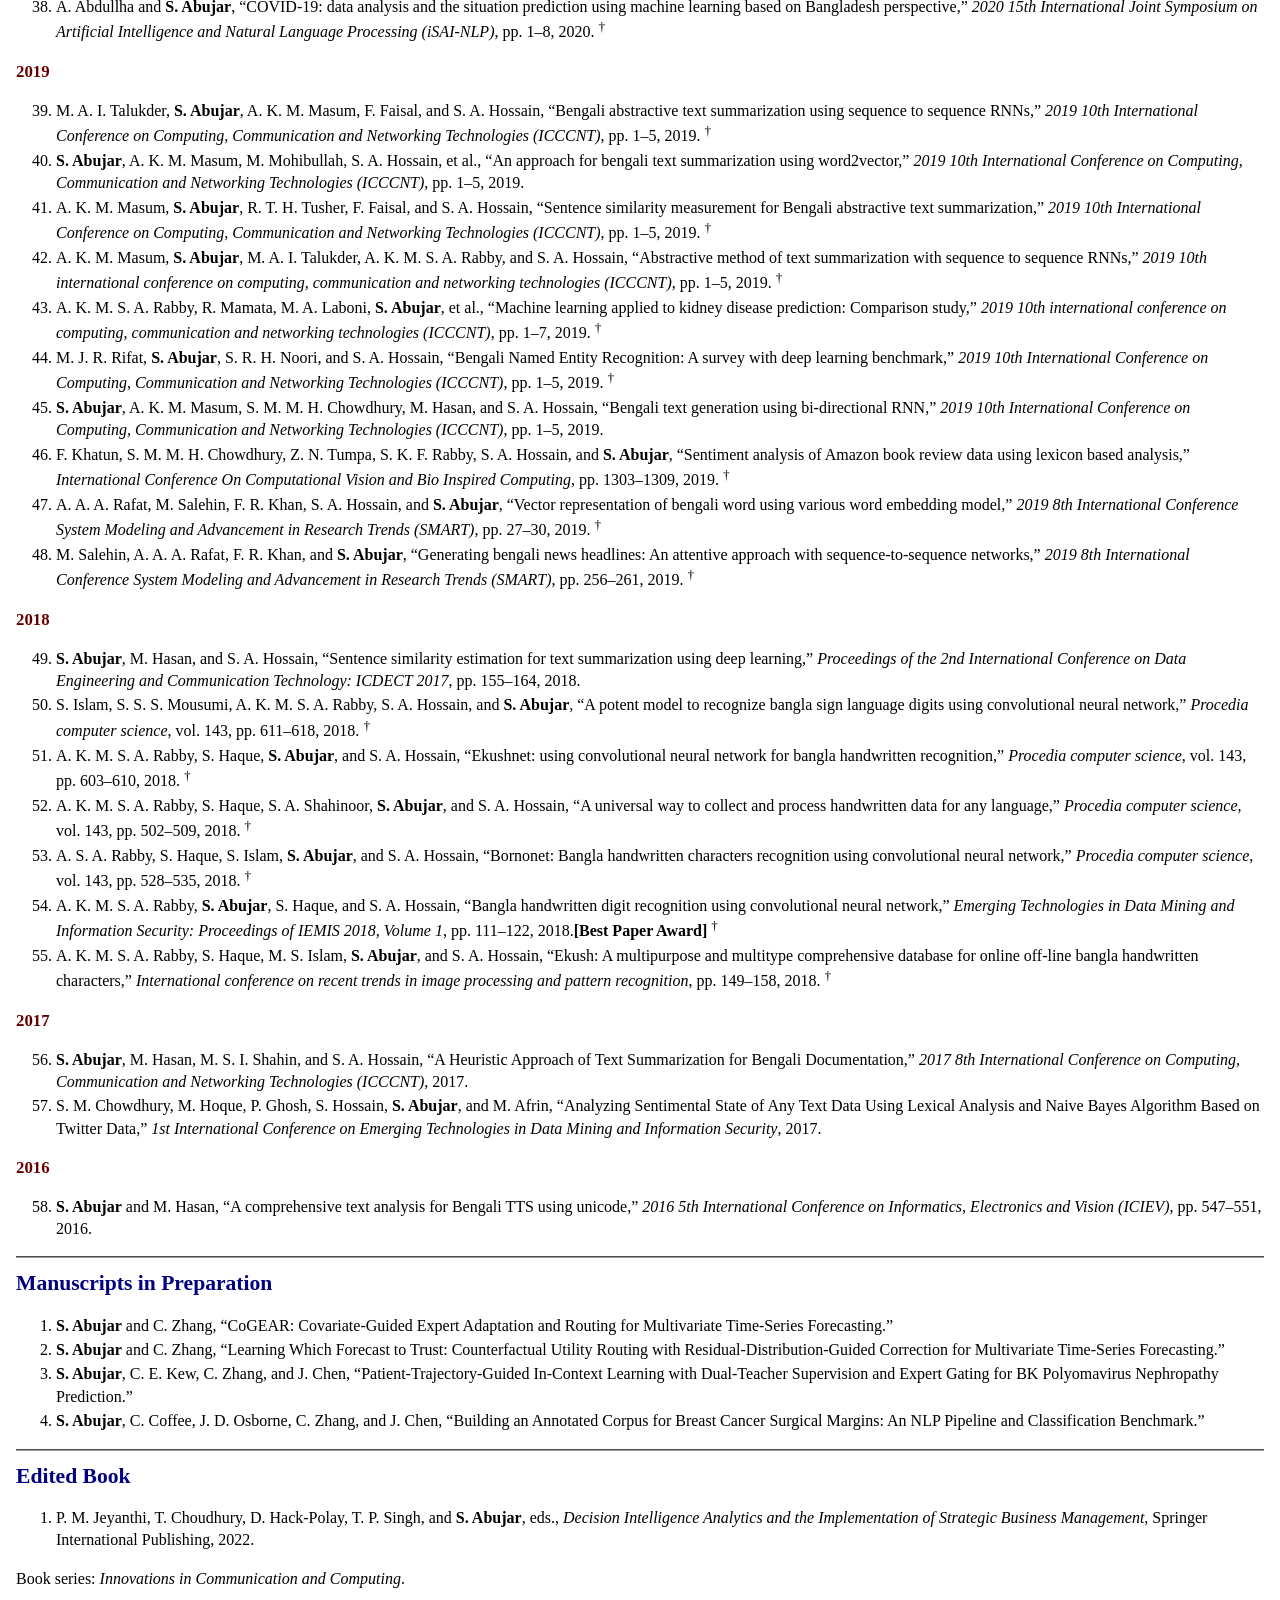
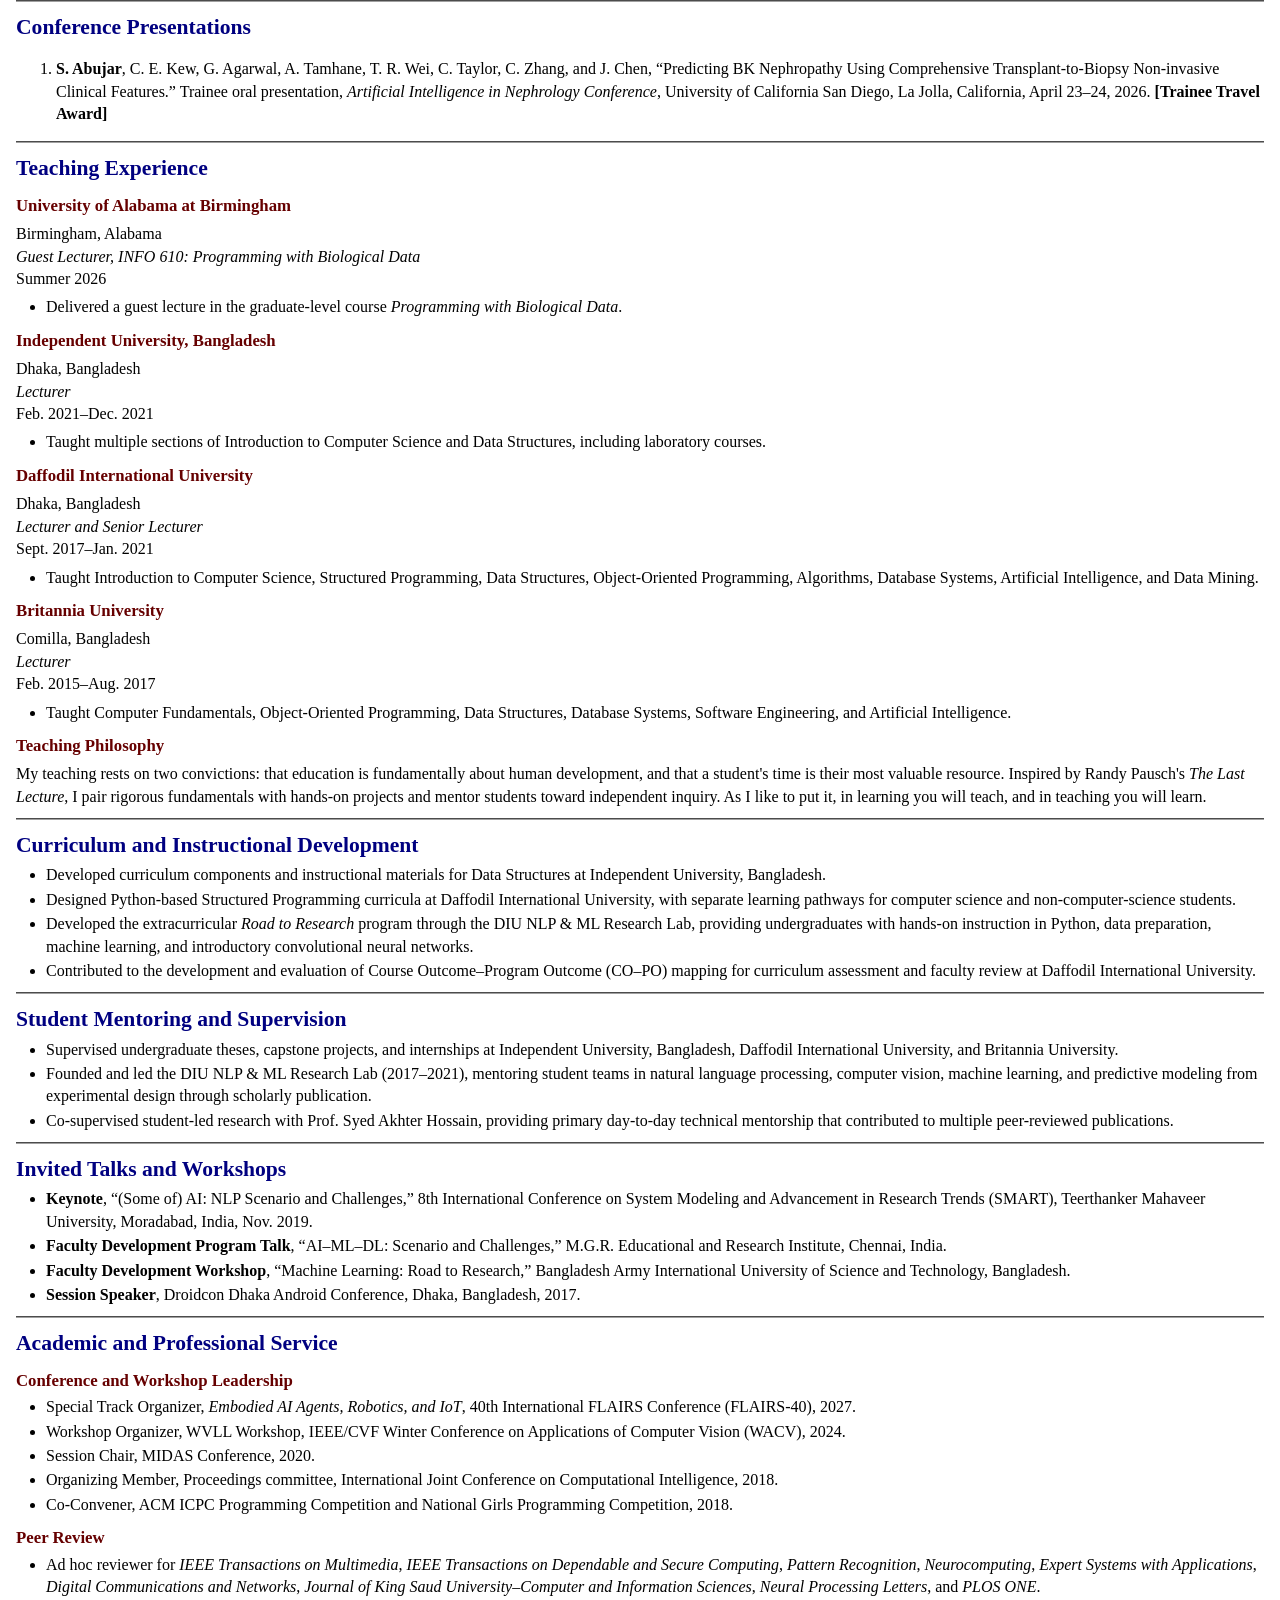
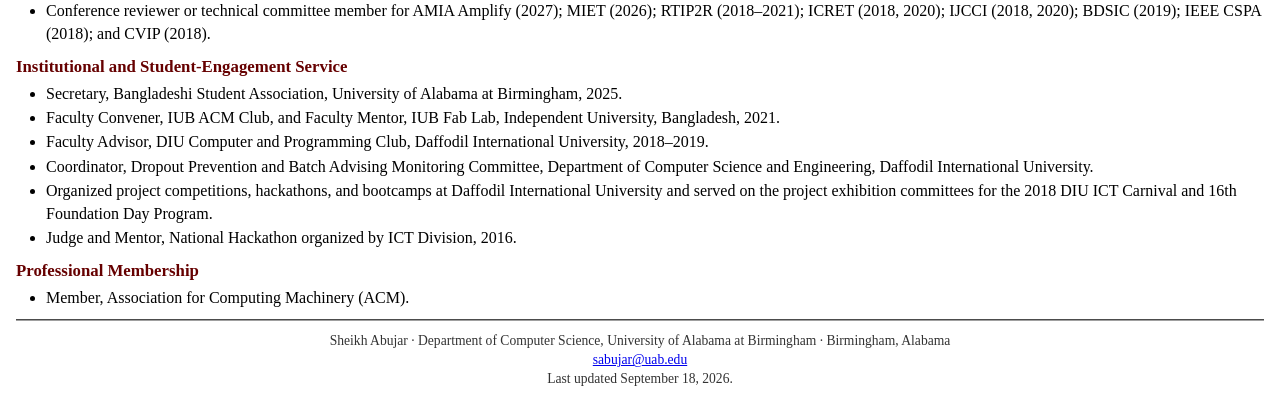
==== commit 48657d40: "Include complete academic CV sections and preserve original bullet structure" ====
--- a/index.html
+++ b/index.html
@@ -67,21 +67,25 @@
 <p><b>SREB State Doctoral Scholar</b> (selected 2026) &middot;
 <b>UAB Blazer Fellow</b> (2022&ndash;2024) &middot;
 <b>IEEE IRI Best Student Paper Award</b> (2026)</p>
-<p>Email: <a href="mailto:sabujar@uab.edu">sabujar@uab.edu</a><br>
+<p>Birmingham, Alabama<br>Phone: <a href="tel:+13213674199">(321) 367-4199</a><br>Email: <a href="mailto:sabujar@uab.edu">sabujar@uab.edu</a><br>
 <a href="https://scholar.google.com/citations?user=s2ocyEgAAAAJ">Google Scholar</a> &nbsp;&middot;&nbsp;
 <a href="https://github.com/sabujar">GitHub</a> &nbsp;&middot;&nbsp;
 <a href="https://linkedin.com/in/abujar/">LinkedIn</a> &nbsp;&middot;&nbsp;
 <a href="https://orcid.org/0000-0002-3563-2118">ORCID</a></p>
+<p><b>U.S. Permanent Resident</b></p>
 <hr>
 <p class="nav">[ <a href="#about">About</a> |
-<a href="#research">Research</a> |
+<a href="#research-interests">Research Interests</a> |
+<a href="#research">Research Contributions</a> |
 <a href="#pubs">Publications</a> |
+<a href="#teaching">Teaching</a> |
+<a href="#mentoring">Mentoring</a> |
+<a href="#experience">Appointments</a> |
+<a href="#education">Education</a> |
 <a href="#awards">Awards</a> |
-<a href="#teaching">Teaching &amp; Mentoring</a> |
-<a href="#experience">Appointments &amp; Education</a> |
 <a href="#service">Service</a> ]</p>
-<hr>
-
+
+<hr>
 <h2 id="about">About</h2>
 <p>I am a Ph.D. candidate in Computer Science at the University of Alabama at Birmingham,
 advised by Prof. Chengcui Zhang, with graduation expected in Spring 2027.
@@ -94,168 +98,280 @@
 experience developing curricula, and a record of mentoring undergraduate research through
 peer-reviewed publication. I founded and led the DIU NLP &amp; ML Research Lab (2017&ndash;2021)
 and previously interned with the Bixby ML Team at Samsung Research America.</p>
-<p><b>Research interests:</b> adaptive machine learning; multivariate time-series forecasting;
-signal-aware representations; contextual encodings; mixture-of-experts routing;
-directed cross-variable dependency learning; longitudinal and multimodal healthcare AI.</p>
-<hr>
-
-<h2 id="research">Research</h2>
-<h3>Adaptive multivariate time-series forecasting</h3>
-<p>I developed <b>STAR</b>, a regime-guided architecture that adapts spectral and trend
-representations using signal-derived characteristics of heterogeneous multivariate time series.
-STAR achieved the best or second-best average MSE on four of five benchmarks across forecasting
-horizons and received the <b>IEEE IRI 2026 Best Student Paper Award</b>. My ongoing work explores
-learned contextual encodings, adaptive mixture-of-experts routing, counterfactual utility
-estimation, and intervention-based learning of directed cross-variable dynamics.</p>
-<h3>Longitudinal and multimodal healthcare AI</h3>
-<p>I develop models for BK virus-associated nephropathy using longitudinal kidney-transplant
-records. A BK PCR trajectory model achieved ROC-AUC 0.981 and PR-AUC 0.809. A multimodal
-transformer integrates laboratory trajectories, medications, patient characteristics, and
-clinical-language-model representations through multi-resolution temporal encoding,
-context-conditioned fusion, and temporal-neighborhood attention. This work also evaluates
-zero- and few-shot LLM labeling of pathology narratives.</p>
-<p>In medical image analysis, I developed a weakly supervised multiple-instance learning pipeline
-for false-positive reduction and case-level classification among suspected breast-cancer cases,
-combining DICOM preprocessing, tumor-region extraction, OCR-based margin-label detection,
-and patch-level spatial analysis.</p>
-<h3>Temporal information and low-resource language technologies</h3>
-<p>I contributed to <b>Chronofy</b>, a temporal-logical decay architecture for estimating the
-validity of retrieved information through time-sensitive decay and logical consistency modeling.
-My work also includes attention-based neural models for English-to-Bengali machine translation
-and abstractive summarization.</p>
-<h3>Low-resource vision and applied machine learning</h3>
-<p>I contributed to <b>Ekush</b>, a Bangla handwritten-character dataset with more than 673,000
-instances across 242 classes, and the EkushNet convolutional recognition model. Other
-collaborations include body-fat estimation and multimodal harmful-algal-bloom detection
-using satellite imagery, climate variables, and elevation data.</p>
-<hr>
-
-<h2 id="pubs">Selected Publications</h2>
-<p>Selected peer-reviewed publications and a conference abstract, drawn from my academic CV. <b>My name</b> is bold; <sup>†</sup> marks student work I primarily mentored or co-supervised. See <a href="https://scholar.google.com/citations?user=s2ocyEgAAAAJ">Google Scholar</a> for the full publication record.</p>
+
+<hr>
+<h2 id="research-interests">Research Interests</h2>
+<p>My research develops adaptive machine-learning methods for heterogeneous temporal and multimodal data. My primary methodological work focuses on multivariate time-series forecasting through signal-aware representations, learned contextual encodings, adaptive mixture-of-experts routing, and directed cross-variable dependency learning. In a complementary research direction, I develop healthcare AI methods for longitudinal clinical prediction, multimodal fusion, LLM-derived contextual representations of clinical narratives, and medical image analysis.</p>
+
+<hr>
+<h2 id="education">Education</h2>
+<h3>University of Alabama at Birmingham</h3>
+<p>Birmingham, Alabama, USA</p>
+<p><i>Ph.D. in Computer Science</i> (<i>Fall 2022&ndash;Spring 2027 (expected)</i>)</p>
+<p>Advisor: Prof. Chengcui Zhang.</p>
+<h3>Jahangirnagar University</h3>
+<p>Savar, Bangladesh<br><i>M.S. in Computer Science</i><br>2016&ndash;2017</p>
+<h3>Daffodil International University</h3>
+<p>Dhaka, Bangladesh<br><i>B.Sc. in Computer Science and Engineering</i><br>2010&ndash;2014</p>
+
+<hr>
+<h2 id="awards">Honors and Awards</h2>
+<p>SREB State Doctoral Scholars Program Fellowship <i>(Doctoral Award)</i> (2026)</p>
+<p>Best Student Paper Award, <i>IEEE IRI 2026</i> (2026)</p>
+<p>IEEE TCMC Travel Grant (2026)</p>
+<p>Barrett R. &amp; Oceana A. Bryant Endowed Award (2026)</p>
+<p>Trainee Travel Award and Oral Presentation Selection, <i>AI in Nephrology Conference</i> (2026)</p>
+<p>UAB Blazer Fellowship (2022&ndash;2024)</p>
+<p>Bangladesh Sweden Trust Fund Travel Grant (2022)</p>
+<p>Best Researcher Award, <i>Daffodil International University</i> (2019, 2020)</p>
+<p>Best Paper Award, <i>IEMIS</i> (2018)</p>
+
+<hr>
+<h2 id="experience">Academic and Research Appointments</h2>
+<h3>University of Alabama at Birmingham</h3>
+<p>Birmingham, Alabama</p>
+<p><i>Graduate Research Assistant, Department of Computer Science</i> (<i>Aug. 2022&ndash;Present</i>)</p>
+<h3>Samsung Research America</h3>
+<p>Mountain View, California</p>
+<p><i>Machine Learning Research Intern, Bixby ML Team</i> (<i>May 2024&ndash;Aug. 2024</i>)</p>
+<h3>Independent University, Bangladesh</h3>
+<p>Dhaka, Bangladesh</p>
+<p><i>Lecturer; on approved doctoral study leave since Dec. 2021</i> (<i>Feb. 2021&ndash;Present</i>)</p>
+<h3>Apurba Technologies Ltd.</h3>
+<p>Dhaka, Bangladesh</p>
+<p><i>Research Consultant, Bangla OCR (part-time)</i> (<i>2019&ndash;2021</i>)</p>
+<p> Conducted Bangla OCR data preparation and model development with the DIU NLP &amp; ML Research Lab.</p>
+<h3>Daffodil International University</h3>
+<p>Dhaka, Bangladesh</p>
+<p><i>Senior Lecturer, Department of Computer Science &amp; Engineering</i> (<i>Nov. 2019&ndash;Jan. 2021</i>)</p>
+<p><i>Lecturer, Department of Computer Science &amp; Engineering</i> (<i>Sept. 2017&ndash;Nov. 2019</i>)</p>
+<p><i>Founder and Research Lead, DIU NLP &amp; ML Research Lab</i> (<i>2017&ndash;2021</i>)</p>
+<h3>Britannia University</h3>
+<p>Cumilla, Bangladesh</p>
+<p><i>Lecturer</i> (<i>Feb. 2015&ndash;Aug. 2017</i>)</p>
+
+<hr>
+<h2 id="research">Selected Research Contributions</h2>
+<h3>Adaptive Multivariate Time-Series Forecasting</h3>
+<ul>
+  <li>Developed <b>STAR</b>, a regime-guided architecture that adapts spectral and trend representations using signal-derived characteristics of heterogeneous multivariate time series. STAR achieved the best or second-best average MSE on four of five benchmarks across forecasting horizons and received the IEEE IRI 2026 Best Student Paper Award.</li>
+  <li>Extended this research through learned contextual encodings, adaptive mixture-of-experts routing, counterfactual utility estimation, and intervention-based learning of directed cross-variable dynamics.</li>
+</ul>
+<h3>Longitudinal and Multimodal Healthcare AI</h3>
+<ul>
+  <li>Developed models for BK virus-associated nephropathy using longitudinal kidney-transplant records. A BK PCR trajectory model achieved ROC-AUC 0.981 and PR-AUC 0.809; a multimodal transformer integrated laboratory trajectories, medications, patient characteristics, and clinical-language-model representations through multi-resolution temporal encoding, context-conditioned fusion, and temporal-neighborhood attention, and evaluated zero- and few-shot LLM labeling of pathology narratives.</li>
+  <li>Developed a weakly supervised multiple-instance learning (MIL) pipeline for false-positive reduction and case-level classification among suspected breast-cancer cases, combining DICOM preprocessing, tumor-region extraction, OCR-based margin-label detection, and patch-level spatial analysis.</li>
+</ul>
+<h3>Temporal Information and Low-Resource Language Technologies</h3>
+<ul>
+  <li>Contributed to <b>Chronofy</b>, a temporal-logical decay architecture for estimating the validity of retrieved information through time-sensitive decay and logical consistency modeling.</li>
+  <li>Developed attention-based neural models for English-to-Bengali machine translation and abstractive summarization, addressing representation and generation challenges in low-resource, non-Latin text.</li>
+</ul>
+<h3>Low-Resource Vision and Applied Machine Learning</h3>
+<ul>
+  <li>Contributed to <b>Ekush</b>, a Bangla handwritten-character dataset containing more than 673,000 instances across 242 classes, and to the development of the EkushNet convolutional recognition model.</li>
+  <li>Research includes body-fat estimation and multimodal harmful-algal-bloom detection using satellite imagery, climate variables, and elevation data, including metadata analysis and label refinement supporting a co-authored publication.</li>
+</ul>
+
+<hr>
+<h2 id="pubs">Peer-Reviewed Publications</h2>
+<p>Sheikh Abujar is shown in bold. <sup>†</sup> Student work primarily mentored or co-supervised by Sheikh Abujar. See also <a href="https://scholar.google.com/citations?user=s2ocyEgAAAAJ">Google Scholar</a>.</p>
+<h3>2026</h3>
 <ol>
-  <li><b>S. Abujar</b> and C. Zhang, &ldquo;STAR: Spectral and Trend Adaptive Regime-Guided Forecasting for Multivariate Time Series,&rdquo; <i>2026 IEEE International Conference on Information Reuse and Integration for Data Science (IRI)</i>, pp. 110&ndash;117, 2026.  <b>[Best Student Paper Award]</b></li>
+  <li><b>S. Abujar</b> and C. Zhang, &ldquo;STAR: Spectral and Trend Adaptive Regime-Guided Forecasting for Multivariate Time Series,&rdquo; <i>2026 IEEE International Conference on Information Reuse and Integration for Data Science (IRI)</i>, pp. 110&ndash;117, 2026. <b>[Best Student Paper Award]</b></li>
   <li>M. Syed, M. Silaghi, <b>S. Abujar</b>, and S. Akter, &ldquo;Chronofy: A Temporal-Logical Decay Architecture for Information Validity in Time-Aware RAG,&rdquo; <i>2026 IEEE International Conference on Information Reuse and Integration for Data Science (IRI)</i>, 2026.</li>
   <li>M. Syed, M. Silaghi, <b>S. Abujar</b>, and S. A. Khushbu, &ldquo;TOML: Transistor Operations for Machine Learning: A Physics-Grounded Energy Efficiency Framework,&rdquo; <i>Proceedings of the 39th International FLAIRS Conference (FLAIRS-39)</i>, 2026.</li>
   <li>M. Syed, <b>S. Abujar</b>, and S. Akter, &ldquo;MCP-Edge: Extending the Model Context Protocol to Constrained IoT Devices,&rdquo; <i>2026 IEEE Cloud Summit</i>, pp. 80&ndash;85, 2026.</li>
   <li>M. Syed, M. C. Silaghi, <b>S. Abujar</b>, S. A. Khushbu, and A. E. Ahmad, &ldquo;The Environmental Cost of Digital Sovereignty: Water, Energy, and Emissions Impacts of Sovereign AI Infrastructure in the Global South,&rdquo; <i>2026 IEEE Global Humanitarian Technology Conference (GHTC)</i> 2026.</li>
+</ol>
+<h3>2025</h3>
+<ol start="6">
   <li>C. E. Kew, T. R. Wei, <b>S. Abujar</b>, A. Tamhane, J. Chen, C. Taylor, and G. Agarwal, &ldquo;Diagnostic Performance of Polymerase Chain Reaction in Diagnosing BK Virus-Associated Nephropathy: A Decade-Long, Single-Center Experience,&rdquo; <i>Journal of the American Society of Nephrology</i>, vol. 36, no. 10S, Abstract PUB343, October 2025.</li>
-  <li>A. K. M. S. A. Rabby, P. Saha, <b>S. Abujar</b>, and F. Rahman, &ldquo;One Model Multiple Insights: CNNs for Medical Image Classification,&rdquo; <i>2024 IEEE International Conference on Big Data (BigData)</i>, pp. 3935&ndash;3941, 2024.  <sup>†</sup></li>
-  <li>A. K. M. Rabby, H. Ali, M. M. Islam, <b>S. Abujar</b>, and F. Rahman, &ldquo;Enhancement of bengali ocr by specialized models and advanced techniques for diverse document types,&rdquo; <i>Proceedings of the IEEE/CVF Winter Conference on Applications of Computer Vision</i>, pp. 1102&ndash;1109, 2024.  <sup>†</sup></li>
+</ol>
+<h3>2024</h3>
+<ol start="7">
+  <li>A. K. M. S. A. Rabby, P. Saha, <b>S. Abujar</b>, and F. Rahman, &ldquo;One Model Multiple Insights: CNNs for Medical Image Classification,&rdquo; <i>2024 IEEE International Conference on Big Data (BigData)</i>, pp. 3935&ndash;3941, 2024. <sup>†</sup></li>
+  <li>A. K. M. Rabby, H. Ali, M. M. Islam, <b>S. Abujar</b>, and F. Rahman, &ldquo;Enhancement of bengali ocr by specialized models and advanced techniques for diverse document types,&rdquo; <i>Proceedings of the IEEE/CVF Winter Conference on Applications of Computer Vision</i>, pp. 1102&ndash;1109, 2024. <sup>†</sup></li>
   <li>F. Zhao, C. Zhang, and <b>S. Abujar</b>, &ldquo;Deep Body Fitness,&rdquo; <i>2024 IEEE International Conference on Information Reuse and Integration for Data Science (IRI)</i>, pp. 67&ndash;68, 2024.</li>
-  <li>M. F. Hossain, M. A. A. Supto, Z. Chowdhury, H. S. Chowdhury, and <b>S. Abujar</b>, &ldquo;BAAD: A multipurpose dataset for automatic Bangla offensive speech recognition,&rdquo; <i>Data in Brief</i>, vol. 48, pp. 109067, 2023.  <sup>†</sup></li>
-  <li>A. K. M. Masum, N. Badhon, S. M. S. I. Badhon, N. J. Ria, <b>S. Abujar</b>, M. M. Syed, and N. Mahmud, &ldquo;Comparative evaluation of transfer learning for classification of brain tumor using MRI,&rdquo; <i>2023 International Conference on Machine Learning and Applications (ICMLA)</i>, pp. 697&ndash;702, 2023.  <sup>†</sup></li>
+</ol>
+<h3>2023</h3>
+<ol start="10">
+  <li>M. F. Hossain, M. A. A. Supto, Z. Chowdhury, H. S. Chowdhury, and <b>S. Abujar</b>, &ldquo;BAAD: A multipurpose dataset for automatic Bangla offensive speech recognition,&rdquo; <i>Data in Brief</i>, vol. 48, pp. 109067, 2023. <sup>†</sup></li>
+  <li>A. K. M. Masum, N. Badhon, S. M. S. I. Badhon, N. J. Ria, <b>S. Abujar</b>, M. M. Syed, and N. Mahmud, &ldquo;Comparative evaluation of transfer learning for classification of brain tumor using MRI,&rdquo; <i>2023 International Conference on Machine Learning and Applications (ICMLA)</i>, pp. 697&ndash;702, 2023. <sup>†</sup></li>
   <li>F. Zhao, C. Zhang, and <b>S. Abujar</b>, &ldquo;A multimodal approach for evaluating algal bloom severity using deep learning,&rdquo; <i>2023 IEEE International Conference on Multimedia and Expo Workshops (ICMEW)</i>, pp. 506&ndash;509, 2023.</li>
+</ol>
+<h3>2022</h3>
+<ol start="13">
+  <li>A. Bhardwaj, M. Kumar, T. Stephan, A. Shankar, M. R. Ghalib, and <b>S. Abujar</b>, &ldquo;IAF: IoT attack framework and unique taxonomy,&rdquo; <i>Journal of Circuits, Systems and Computers</i>, vol. 31, no. 02, pp. 2250029, 2022.</li>
+  <li>M. Islam, N. J. Ria, J. F. Ani, A. K. M. Masum, <b>S. Abujar</b>, and S. A. Hossain, &ldquo;Deep learning based classification system for recognizing local spinach,&rdquo; <i>Advances in Deep Learning, Artificial Intelligence and Robotics: Proceedings of the 2nd International Conference on Deep Learning, Artificial Intelligence and Robotics,(ICDLAIR) 2020</i>, pp. 1&ndash;14, 2022. <sup>†</sup></li>
+  <li>J. Al Nahian, A. K. M. Masum, M. M. Syed, and <b>S. Abujar</b>, &ldquo;An insight into the intricacies of lingual paraphrasing pragmatic discourse on the purpose of synonyms,&rdquo; <i>Bulletin of Electrical Engineering and Informatics</i>, vol. 11, no. 5, pp. 2958&ndash;2967, 2022. <sup>†</sup></li>
+</ol>
+<h3>2021</h3>
+<ol start="16">
   <li><b>S. Abujar</b>, A. K. M. Masum, A. Bhattacharya, S. Dutta, and S. A. Hossain, &ldquo;English to Bengali neural machine translation using global attention mechanism,&rdquo; <i>Emerging Technologies in Data Mining and Information Security: Proceedings of IEMIS 2020, Volume 3</i>, pp. 359&ndash;369, 2021.</li>
-  <li>M. M. Islam, M. Islam, A. K. M. Masum, <b>S. Abujar</b>, and S. A. Hossain, &ldquo;Abstraction based bengali text summarization using bi-directional attentive recurrent neural networks,&rdquo; <i>Emerging Technologies in Data Mining and Information Security: Proceedings of IEMIS 2020, Volume 2</i>, pp. 317&ndash;327, 2021.  <sup>†</sup></li>
-  <li>A. K. M. S. A. Rabby, <b>S. Abujar</b>, S. Haque, and S. A. Hossain, &ldquo;Bangla handwritten digit recognition using convolutional neural network,&rdquo; <i>Emerging Technologies in Data Mining and Information Security: Proceedings of IEMIS 2018, Volume 1</i>, pp. 111&ndash;122, 2018. <b>[Best Paper Award]</b>  <sup>†</sup></li>
-  <li>A. K. M. S. A. Rabby, S. Haque, M. S. Islam, <b>S. Abujar</b>, and S. A. Hossain, &ldquo;Ekush: A multipurpose and multitype comprehensive database for online off-line bangla handwritten characters,&rdquo; <i>International conference on recent trends in image processing and pattern recognition</i>, pp. 149&ndash;158, 2018.  <sup>†</sup></li>
-</ol>
-<h3>Manuscripts in preparation</h3>
+  <li>M. Keya, A. K. M. Masum, <b>S. Abujar</b>, S. Akter, and S. A. Hossain, &ldquo;Bengali context&ndash;question similarity using universal sentence encoder,&rdquo; <i>Emerging Technologies in Data Mining and Information Security: Proceedings of IEMIS 2020, Volume 2</i>, pp. 305&ndash;315, 2021. <sup>†</sup></li>
+  <li>M. Rafidul Hasan Khan, U. S. Afroz, A. K. M. Masum, <b>S. Abujar</b>, and S. A. Hossain, &ldquo;A deep learning approach to detect depression from Bengali text,&rdquo; <i>Emerging Technologies in Data Mining and Information Security: Proceedings of IEMIS 2020, Volume 2</i>, pp. 777&ndash;785, 2021. <sup>†</sup></li>
+  <li>M. M. Islam, M. Islam, A. K. M. Masum, <b>S. Abujar</b>, and S. A. Hossain, &ldquo;Abstraction based bengali text summarization using bi-directional attentive recurrent neural networks,&rdquo; <i>Emerging Technologies in Data Mining and Information Security: Proceedings of IEMIS 2020, Volume 2</i>, pp. 317&ndash;327, 2021. <sup>†</sup></li>
+  <li>S. M. Z. Islam, Akteruzzaman, and <b>S. Abujar</b>, &ldquo;Semantics exploration for automatic bangla speech recognition,&rdquo; <i>Emerging Technologies in Data Mining and Information Security: Proceedings of IEMIS 2020, Volume 2</i>, pp. 171&ndash;179, 2021. <sup>†</sup></li>
+  <li>M. R. Bhuiyan, M. Keya, A. K. M. Masum, S. A. Hossain, and <b>S. Abujar</b>, &ldquo;An approach for Bengali news headline classification using LSTM,&rdquo; <i>Emerging Technologies in Data Mining and Information Security: Proceedings of IEMIS 2020, Volume 1</i>, pp. 299&ndash;308, 2021. <sup>†</sup></li>
+  <li>A. K. M. Masum, <b>S. Abujar</b>, S. Akter, N. J. Ria, and S. A. Hossain, &ldquo;Transformer based bengali chatbot using general knowledge dataset,&rdquo; <i>2021 20th IEEE International Conference on Machine Learning and Applications (ICMLA)</i>, pp. 1235&ndash;1238, 2021. <sup>†</sup></li>
+  <li><b>S. Abujar</b>, S. M. S. I. Badhon, and P. Duraisamy, &ldquo;Handwritten Text Recognition for Non-Latin Languages using Deep Learning-Bangla,&rdquo; <i>2021 12th International Conference on Computing Communication and Networking Technologies (ICCCNT)</i>, pp. 1&ndash;6, 2021.</li>
+  <li>N. J. Ria, J. F. Ani, M. Islam, A. K. M. Masum, T. Choudhury, and <b>S. Abujar</b>, &ldquo;NPABT: naming pattern analysis of bengali text to detect various community using machine learning approach,&rdquo; <i>2021 12th International Conference on Computing Communication and Networking Technologies (ICCCNT)</i>, pp. 1&ndash;6, 2021. <sup>†</sup></li>
+  <li>S. M. Saiful Islam Badhon, F. R. Rupon, M. Habibur Rahaman, and <b>S. Abujar</b>, &ldquo;A language-independent speech data collection and preprocessing technique,&rdquo; <i>Emerging Technologies in Data Mining and Information Security: Proceedings of IEMIS 2020, Volume 2</i>, pp. 77&ndash;86, 2021. <sup>†</sup></li>
+</ol>
+<h3>2020</h3>
+<ol start="26">
+  <li><b>S. Abujar</b>, A. K. M. Masum, M. Sanzidul Islam, F. Faisal, and S. A. Hossain, &ldquo;A bengali text generation approach in context of abstractive text summarization using rnn,&rdquo; <i>Innovations in Computer Science and Engineering: Proceedings of 7th ICICSE</i>, pp. 509&ndash;518, 2020.</li>
+  <li>R. K. Mamun, <b>S. Abujar</b>, R. Islam, K. B. M. Badruzzaman, and M. Hasan, &ldquo;Bangla speaker accent variation detection by MFCC using recurrent neural network algorithm: A distinct approach,&rdquo; <i>Innovations in Computer Science and Engineering: Proceedings of 7th ICICSE</i>, pp. 545&ndash;553, 2020. <sup>†</sup></li>
+  <li>H. Ali, M. F. Hossain, M. M. Hasan, and <b>S. Abujar</b>, &ldquo;Covid-19 dataset: worldwide spread log including countries first case and first death,&rdquo; <i>Data in Brief</i>, vol. 32, pp. 106173, 2020. <sup>†</sup></li>
+  <li>M. R. Bhuiyan, A. K. M. Masum, M. Abdullahil-Oaphy, S. A. Hossain, and <b>S. Abujar</b>, &ldquo;An approach for bengali automatic question answering system using attention mechanism,&rdquo; <i>2020 11th International Conference on Computing, Communication and Networking Technologies (ICCCNT)</i>, pp. 1&ndash;5, 2020. <sup>†</sup></li>
+  <li>M. M. Islam, A. K. M. Masum, <b>S. Abujar</b>, and S. A. Hossain, &ldquo;Prediction of chronic insomnia using machine learning techniques,&rdquo; <i>2020 11th International Conference on Computing, Communication and Networking Technologies (ICCCNT)</i>, pp. 1&ndash;7, 2020. <sup>†</sup></li>
+  <li>M. S. A. Pran, M. R. Bhuiyan, S. A. Hossain, and <b>S. Abujar</b>, &ldquo;Analysis of Bangladeshi people's emotion during COVID-19 in social media using deep learning,&rdquo; <i>2020 11th International Conference on Computing, Communication and Networking Technologies (ICCCNT)</i>, pp. 1&ndash;6, 2020. <sup>†</sup></li>
+  <li>S. M. S. I. Badhon, M. H. Rahaman, F. R. Rupon, and <b>S. Abujar</b>, &ldquo;State of art research in Bengali speech recognition,&rdquo; <i>2020 11th International Conference on Computing, Communication and Networking Technologies (ICCCNT)</i>, pp. 1&ndash;6, 2020. <sup>†</sup></li>
+  <li>M. M. Hasan, H. Ali, M. F. Hossain, and <b>S. Abujar</b>, &ldquo;Preprocessing of continuous bengali speech for feature extraction,&rdquo; <i>2020 11th International Conference on Computing, Communication and Networking Technologies (ICCCNT)</i>, pp. 1&ndash;4, 2020. <sup>†</sup></li>
+  <li>M. A. I. Talukder, <b>S. Abujar</b>, A. K. M. Masum, S. Akter, and S. A. Hossain, &ldquo;Comparative study on abstractive text summarization,&rdquo; <i>2020 11th International Conference on Computing, Communication and Networking Technologies (ICCCNT)</i>, pp. 1&ndash;4, 2020. <sup>†</sup></li>
+  <li>M. R. H. Khan, U. S. Afroz, A. K. M. Masum, <b>S. Abujar</b>, and S. A. Hossain, &ldquo;Sentiment analysis from bengali depression dataset using machine learning,&rdquo; <i>2020 11th international conference on computing, communication and networking technologies (ICCCNT)</i>, pp. 1&ndash;5, 2020. <sup>†</sup></li>
+  <li>M. Keya, A. K. M. Masum, B. Majumdar, S. A. Hossain, and <b>S. Abujar</b>, &ldquo;Bengali question answering system using seq2seq learning based on general knowledge dataset,&rdquo; <i>2020 11th International Conference on Computing, Communication and Networking Technologies (ICCCNT)</i>, pp. 1&ndash;6, 2020. <sup>†</sup></li>
+  <li>S. M. S. I. Badhon, H. Rahaman, F. R. Rupon, and <b>S. Abujar</b>, &ldquo;Bengali accent classification from speech using different machine learning and deep learning techniques,&rdquo; <i>Soft Computing Techniques and Applications: Proceeding of the International Conference on Computing and Communication (IC3 2020)</i>, pp. 503&ndash;513, 2020. <sup>†</sup></li>
+  <li>A. Abdullha and <b>S. Abujar</b>, &ldquo;COVID-19: data analysis and the situation prediction using machine learning based on Bangladesh perspective,&rdquo; <i>2020 15th International Joint Symposium on Artificial Intelligence and Natural Language Processing (iSAI-NLP)</i>, pp. 1&ndash;8, 2020. <sup>†</sup></li>
+</ol>
+<h3>2019</h3>
+<ol start="39">
+  <li>M. A. I. Talukder, <b>S. Abujar</b>, A. K. M. Masum, F. Faisal, and S. A. Hossain, &ldquo;Bengali abstractive text summarization using sequence to sequence RNNs,&rdquo; <i>2019 10th International Conference on Computing, Communication and Networking Technologies (ICCCNT)</i>, pp. 1&ndash;5, 2019. <sup>†</sup></li>
+  <li><b>S. Abujar</b>, A. K. M. Masum, M. Mohibullah, S. A. Hossain, et al., &ldquo;An approach for bengali text summarization using word2vector,&rdquo; <i>2019 10th International Conference on Computing, Communication and Networking Technologies (ICCCNT)</i>, pp. 1&ndash;5, 2019.</li>
+  <li>A. K. M. Masum, <b>S. Abujar</b>, R. T. H. Tusher, F. Faisal, and S. A. Hossain, &ldquo;Sentence similarity measurement for Bengali abstractive text summarization,&rdquo; <i>2019 10th International Conference on Computing, Communication and Networking Technologies (ICCCNT)</i>, pp. 1&ndash;5, 2019. <sup>†</sup></li>
+  <li>A. K. M. Masum, <b>S. Abujar</b>, M. A. I. Talukder, A. K. M. S. A. Rabby, and S. A. Hossain, &ldquo;Abstractive method of text summarization with sequence to sequence RNNs,&rdquo; <i>2019 10th international conference on computing, communication and networking technologies (ICCCNT)</i>, pp. 1&ndash;5, 2019. <sup>†</sup></li>
+  <li>A. K. M. S. A. Rabby, R. Mamata, M. A. Laboni, <b>S. Abujar</b>, et al., &ldquo;Machine learning applied to kidney disease prediction: Comparison study,&rdquo; <i>2019 10th international conference on computing, communication and networking technologies (ICCCNT)</i>, pp. 1&ndash;7, 2019. <sup>†</sup></li>
+  <li>M. J. R. Rifat, <b>S. Abujar</b>, S. R. H. Noori, and S. A. Hossain, &ldquo;Bengali Named Entity Recognition: A survey with deep learning benchmark,&rdquo; <i>2019 10th International Conference on Computing, Communication and Networking Technologies (ICCCNT)</i>, pp. 1&ndash;5, 2019. <sup>†</sup></li>
+  <li><b>S. Abujar</b>, A. K. M. Masum, S. M. M. H. Chowdhury, M. Hasan, and S. A. Hossain, &ldquo;Bengali text generation using bi-directional RNN,&rdquo; <i>2019 10th International Conference on Computing, Communication and Networking Technologies (ICCCNT)</i>, pp. 1&ndash;5, 2019.</li>
+  <li>F. Khatun, S. M. M. H. Chowdhury, Z. N. Tumpa, S. K. F. Rabby, S. A. Hossain, and <b>S. Abujar</b>, &ldquo;Sentiment analysis of Amazon book review data using lexicon based analysis,&rdquo; <i>International Conference On Computational Vision and Bio Inspired Computing</i>, pp. 1303&ndash;1309, 2019. <sup>†</sup></li>
+  <li>A. A. A. Rafat, M. Salehin, F. R. Khan, S. A. Hossain, and <b>S. Abujar</b>, &ldquo;Vector representation of bengali word using various word embedding model,&rdquo; <i>2019 8th International Conference System Modeling and Advancement in Research Trends (SMART)</i>, pp. 27&ndash;30, 2019. <sup>†</sup></li>
+  <li>M. Salehin, A. A. A. Rafat, F. R. Khan, and <b>S. Abujar</b>, &ldquo;Generating bengali news headlines: An attentive approach with sequence-to-sequence networks,&rdquo; <i>2019 8th International Conference System Modeling and Advancement in Research Trends (SMART)</i>, pp. 256&ndash;261, 2019. <sup>†</sup></li>
+</ol>
+<h3>2018</h3>
+<ol start="49">
+  <li><b>S. Abujar</b>, M. Hasan, and S. A. Hossain, &ldquo;Sentence similarity estimation for text summarization using deep learning,&rdquo; <i>Proceedings of the 2nd International Conference on Data Engineering and Communication Technology: ICDECT 2017</i>, pp. 155&ndash;164, 2018.</li>
+  <li>S. Islam, S. S. S. Mousumi, A. K. M. S. A. Rabby, S. A. Hossain, and <b>S. Abujar</b>, &ldquo;A potent model to recognize bangla sign language digits using convolutional neural network,&rdquo; <i>Procedia computer science</i>, vol. 143, pp. 611&ndash;618, 2018. <sup>†</sup></li>
+  <li>A. K. M. S. A. Rabby, S. Haque, <b>S. Abujar</b>, and S. A. Hossain, &ldquo;Ekushnet: using convolutional neural network for bangla handwritten recognition,&rdquo; <i>Procedia computer science</i>, vol. 143, pp. 603&ndash;610, 2018. <sup>†</sup></li>
+  <li>A. K. M. S. A. Rabby, S. Haque, S. A. Shahinoor, <b>S. Abujar</b>, and S. A. Hossain, &ldquo;A universal way to collect and process handwritten data for any language,&rdquo; <i>Procedia computer science</i>, vol. 143, pp. 502&ndash;509, 2018. <sup>†</sup></li>
+  <li>A. S. A. Rabby, S. Haque, S. Islam, <b>S. Abujar</b>, and S. A. Hossain, &ldquo;Bornonet: Bangla handwritten characters recognition using convolutional neural network,&rdquo; <i>Procedia computer science</i>, vol. 143, pp. 528&ndash;535, 2018. <sup>†</sup></li>
+  <li>A. K. M. S. A. Rabby, <b>S. Abujar</b>, S. Haque, and S. A. Hossain, &ldquo;Bangla handwritten digit recognition using convolutional neural network,&rdquo; <i>Emerging Technologies in Data Mining and Information Security: Proceedings of IEMIS 2018, Volume 1</i>, pp. 111&ndash;122, 2018.<b>[Best Paper Award]</b> <sup>†</sup></li>
+  <li>A. K. M. S. A. Rabby, S. Haque, M. S. Islam, <b>S. Abujar</b>, and S. A. Hossain, &ldquo;Ekush: A multipurpose and multitype comprehensive database for online off-line bangla handwritten characters,&rdquo; <i>International conference on recent trends in image processing and pattern recognition</i>, pp. 149&ndash;158, 2018. <sup>†</sup></li>
+</ol>
+<h3>2017</h3>
+<ol start="56">
+  <li><b>S. Abujar</b>, M. Hasan, M. S. I. Shahin, and S. A. Hossain, &ldquo;A Heuristic Approach of Text Summarization for Bengali Documentation,&rdquo; <i>2017 8th International Conference on Computing, Communication and Networking Technologies (ICCCNT)</i>, 2017.</li>
+  <li>S. M. Chowdhury, M. Hoque, P. Ghosh, S. Hossain, <b>S. Abujar</b>, and M. Afrin, &ldquo;Analyzing Sentimental State of Any Text Data Using Lexical Analysis and Naive Bayes Algorithm Based on Twitter Data,&rdquo; <i>1st International Conference on Emerging Technologies in Data Mining and Information Security</i>, 2017.</li>
+</ol>
+<h3>2016</h3>
+<ol start="58">
+  <li><b>S. Abujar</b> and M. Hasan, &ldquo;A comprehensive text analysis for Bengali TTS using unicode,&rdquo; <i>2016 5th International Conference on Informatics, Electronics and Vision (ICIEV)</i>, pp. 547&ndash;551, 2016.</li>
+</ol>
+
+<hr>
+<h2 id="manuscripts">Manuscripts in Preparation</h2>
 <ol>
   <li><b>S. Abujar</b> and C. Zhang, &ldquo;CoGEAR: Covariate-Guided Expert Adaptation and Routing for Multivariate Time-Series Forecasting.&rdquo;</li>
   <li><b>S. Abujar</b> and C. Zhang, &ldquo;Learning Which Forecast to Trust: Counterfactual Utility Routing with Residual-Distribution-Guided Correction for Multivariate Time-Series Forecasting.&rdquo;</li>
   <li><b>S. Abujar</b>, C. E. Kew, C. Zhang, and J. Chen, &ldquo;Patient-Trajectory-Guided In-Context Learning with Dual-Teacher Supervision and Expert Gating for BK Polyomavirus Nephropathy Prediction.&rdquo;</li>
   <li><b>S. Abujar</b>, C. Coffee, J. D. Osborne, C. Zhang, and J. Chen, &ldquo;Building an Annotated Corpus for Breast Cancer Surgical Margins: An NLP Pipeline and Classification Benchmark.&rdquo;</li>
 </ol>
-<h3>Edited book</h3>
-<p>P. M. Jeyanthi, T. Choudhury, D. Hack-Polay, T. P. Singh, and <b>S. Abujar</b>, eds., <i>Decision Intelligence Analytics and the Implementation of Strategic Business Management</i>, Springer International Publishing, 2022.</p>
-<h3>Conference presentation</h3>
-<p><b>S. Abujar</b>, C. E. Kew, G. Agarwal, A. Tamhane, T. R. Wei, C. Taylor, C. Zhang, and J. Chen, &ldquo;Predicting BK Nephropathy Using Comprehensive Transplant-to-Biopsy Non-invasive Clinical Features.&rdquo; Trainee oral presentation, <i>Artificial Intelligence in Nephrology Conference</i>, University of California San Diego, La Jolla, California, April 23&ndash;24, 2026.  <b>[Trainee Travel Award]</b></p>
-
-<hr>
-
-<h2 id="awards">Honors and Awards</h2>
-<ul>
-  <li><b>2026</b> &mdash; SREB State Doctoral Scholars Program Fellowship (Doctoral Award).</li>
-  <li><b>2026</b> &mdash; Best Student Paper Award, IEEE IRI (for <i>STAR</i>).</li>
-  <li><b>2026</b> &mdash; IEEE TCMC Travel Grant.</li>
-  <li><b>2026</b> &mdash; Barrett R. &amp; Oceana A. Bryant Endowed Award.</li>
-  <li><b>2026</b> &mdash; Trainee Travel Award and Oral Presentation Selection, AI in Nephrology Conference.</li>
-  <li><b>2022&ndash;2024</b> &mdash; UAB Blazer Fellowship.</li>
-  <li><b>2022</b> &mdash; Bangladesh Sweden Trust Fund Travel Grant.</li>
-  <li><b>2019, 2020</b> &mdash; Best Researcher Award, Daffodil International University.</li>
-  <li><b>2018</b> &mdash; Best Paper Award, IEMIS.</li>
-</ul>
-
-<hr>
-
-<h2 id="teaching">Teaching and Mentoring</h2>
-<h3>Teaching experience</h3>
-<ul>
-  <li><b>University of Alabama at Birmingham, Summer 2026:</b> Guest Lecturer, INFO 610: Programming with Biological Data (graduate level).</li>
-  <li><b>Independent University, Bangladesh, Feb. 2021&ndash;Dec. 2021:</b> Introduction to Computer Science and Data Structures, including laboratory courses.</li>
-  <li><b>Daffodil International University, Sept. 2017&ndash;Jan. 2021:</b> Introduction to Computer Science, Structured Programming, Data Structures, Object-Oriented Programming, Algorithms, Database Systems, Artificial Intelligence, and Data Mining.</li>
-  <li><b>Britannia University, Feb. 2015&ndash;Aug. 2017:</b> Computer Fundamentals, Object-Oriented Programming, Data Structures, Database Systems, Software Engineering, and Artificial Intelligence.</li>
-</ul>
-<h3>Curriculum and instructional development</h3>
-<ul>
-  <li>Developed Data Structures curriculum components and instructional materials at Independent University, Bangladesh.</li>
+
+<hr>
+<h2 id="book">Edited Book</h2>
+<ol>
+  <li>P. M. Jeyanthi, T. Choudhury, D. Hack-Polay, T. P. Singh, and <b>S. Abujar</b>, eds., <i>Decision Intelligence Analytics and the Implementation of Strategic Business Management</i>, Springer International Publishing, 2022.</li>
+</ol>
+<p>Book series: <i>Innovations in Communication and Computing</i>.</p>
+
+<hr>
+<h2 id="presentations">Conference Presentations</h2>
+<ol>
+  <li><b>S. Abujar</b>, C. E. Kew, G. Agarwal, A. Tamhane, T. R. Wei, C. Taylor, C. Zhang, and J. Chen, &ldquo;Predicting BK Nephropathy Using Comprehensive Transplant-to-Biopsy Non-invasive Clinical Features.&rdquo; Trainee oral presentation, <i>Artificial Intelligence in Nephrology Conference</i>, University of California San Diego, La Jolla, California, April 23&ndash;24, 2026. <b>[Trainee Travel Award]</b></li>
+</ol>
+
+<hr>
+<h2 id="teaching">Teaching Experience</h2>
+<h3>University of Alabama at Birmingham</h3>
+<p>Birmingham, Alabama<br><i>Guest Lecturer, INFO 610: Programming with Biological Data</i><br>Summer 2026</p>
+<ul>
+  <li>Delivered a guest lecture in the graduate-level course <i>Programming with Biological Data</i>.</li>
+</ul>
+<h3>Independent University, Bangladesh</h3>
+<p>Dhaka, Bangladesh<br><i>Lecturer</i><br>Feb. 2021&ndash;Dec. 2021</p>
+<ul>
+  <li>Taught multiple sections of Introduction to Computer Science and Data Structures, including laboratory courses.</li>
+</ul>
+<h3>Daffodil International University</h3>
+<p>Dhaka, Bangladesh<br><i>Lecturer and Senior Lecturer</i><br>Sept. 2017&ndash;Jan. 2021</p>
+<ul>
+  <li>Taught Introduction to Computer Science, Structured Programming, Data Structures, Object-Oriented Programming, Algorithms, Database Systems, Artificial Intelligence, and Data Mining.</li>
+</ul>
+<h3>Britannia University</h3>
+<p>Comilla, Bangladesh<br><i>Lecturer</i><br>Feb. 2015&ndash;Aug. 2017</p>
+<ul>
+  <li>Taught Computer Fundamentals, Object-Oriented Programming, Data Structures, Database Systems, Software Engineering, and Artificial Intelligence.</li>
+</ul>
+<h3>Teaching Philosophy</h3>
+<p>My teaching rests on two convictions: that education is fundamentally about human
+development, and that a student's time is their most valuable resource. Inspired by
+Randy Pausch's <i>The Last Lecture</i>, I pair rigorous fundamentals with hands-on
+projects and mentor students toward independent inquiry. As I like to put it,
+in learning you will teach, and in teaching you will learn.</p>
+
+<hr>
+<h2 id="curriculum">Curriculum and Instructional Development</h2>
+<ul>
+  <li>Developed curriculum components and instructional materials for Data Structures at Independent University, Bangladesh.</li>
   <li>Designed Python-based Structured Programming curricula at Daffodil International University, with separate learning pathways for computer science and non-computer-science students.</li>
-  <li>Developed the extracurricular <i>Road to Research</i> program through the DIU NLP &amp; ML Research Lab, providing hands-on instruction in Python, data preparation, machine learning, and introductory convolutional neural networks.</li>
-  <li>Contributed to Course Outcome&ndash;Program Outcome (CO&ndash;PO) mapping for curriculum assessment and faculty review at Daffodil International University.</li>
-</ul>
-<h3>Student mentoring and supervision</h3>
-<p>I supervised undergraduate theses, capstone projects, and internships at Independent
-University, Bangladesh, Daffodil International University, and Britannia University.
-As founder and research lead of the DIU NLP &amp; ML Research Lab (2017&ndash;2021), I mentored
-student teams in NLP, computer vision, machine learning, and predictive modeling from
-experimental design through scholarly publication. I also co-supervised student-led research
-with Prof. Syed Akhter Hossain, providing primary day-to-day technical mentorship that
-contributed to multiple peer-reviewed publications.</p>
-<hr>
-
-<h2 id="experience">Appointments and Education</h2>
-<h3>Academic and research appointments</h3>
-<ul>
-  <li><b>Aug. 2022&ndash;present:</b> Graduate Research Assistant, Department of Computer Science, University of Alabama at Birmingham.</li>
-  <li><b>May&ndash;Aug. 2024:</b> Machine Learning Research Intern, Bixby ML Team, Samsung Research America, Mountain View, California.</li>
-  <li><b>Feb. 2021&ndash;present:</b> Lecturer, Independent University, Bangladesh; on approved doctoral study leave since Dec. 2021.</li>
-  <li><b>2019&ndash;2021:</b> Research Consultant, Bangla OCR (part-time), Apurba Technologies Ltd.; data preparation and model development with the DIU NLP &amp; ML Research Lab.</li>
-  <li><b>Nov. 2019&ndash;Jan. 2021:</b> Senior Lecturer, Department of Computer Science &amp; Engineering, Daffodil International University.</li>
-  <li><b>Sept. 2017&ndash;Nov. 2019:</b> Lecturer, Department of Computer Science &amp; Engineering, Daffodil International University.</li>
-  <li><b>2017&ndash;2021:</b> Founder and Research Lead, DIU NLP &amp; ML Research Lab.</li>
-  <li><b>Feb. 2015&ndash;Aug. 2017:</b> Lecturer, Britannia University, Cumilla, Bangladesh.</li>
-</ul>
-<h3>Education</h3>
-<ul>
-  <li><b>Fall 2022&ndash;Spring 2027 (expected):</b> Ph.D. in Computer Science, University of Alabama at Birmingham. Advisor: Prof. Chengcui Zhang.</li>
-  <li><b>2016&ndash;2017:</b> M.S. in Computer Science, Jahangirnagar University, Savar, Bangladesh.</li>
-  <li><b>2010&ndash;2014:</b> B.Sc. in Computer Science and Engineering, Daffodil International University, Dhaka, Bangladesh.</li>
-</ul>
-<hr>
-
+  <li>Developed the extracurricular <i>Road to Research</i> program through the DIU NLP &amp; ML Research Lab, providing undergraduates with hands-on instruction in Python, data preparation, machine learning, and introductory convolutional neural networks.</li>
+  <li>Contributed to the development and evaluation of Course Outcome&ndash;Program Outcome (CO&ndash;PO) mapping for curriculum assessment and faculty review at Daffodil International University.</li>
+</ul>
+
+<hr>
+<h2 id="mentoring">Student Mentoring and Supervision</h2>
+<ul>
+  <li>Supervised undergraduate theses, capstone projects, and internships at Independent University, Bangladesh, Daffodil International University, and Britannia University.</li>
+  <li>Founded and led the DIU NLP &amp; ML Research Lab (2017&ndash;2021), mentoring student teams in natural language processing, computer vision, machine learning, and predictive modeling from experimental design through scholarly publication.</li>
+  <li>Co-supervised student-led research with Prof. Syed Akhter Hossain, providing primary day-to-day technical mentorship that contributed to multiple peer-reviewed publications.</li>
+</ul>
+
+<hr>
+<h2 id="talks">Invited Talks and Workshops</h2>
+<ul>
+  <li><b>Keynote</b>, &ldquo;(Some of) AI: NLP Scenario and Challenges,&rdquo; 8th International Conference on System Modeling and Advancement in Research Trends (SMART), Teerthanker Mahaveer University, Moradabad, India, Nov. 2019.</li>
+  <li><b>Faculty Development Program Talk</b>, &ldquo;AI&ndash;ML&ndash;DL: Scenario and Challenges,&rdquo; M.G.R. Educational and Research Institute, Chennai, India.</li>
+  <li><b>Faculty Development Workshop</b>, &ldquo;Machine Learning: Road to Research,&rdquo; Bangladesh Army International University of Science and Technology, Bangladesh.</li>
+  <li><b>Session Speaker</b>, Droidcon Dhaka Android Conference, Dhaka, Bangladesh, 2017.</li>
+</ul>
+
+<hr>
 <h2 id="service">Academic and Professional Service</h2>
-<h3>Conference and workshop leadership</h3>
-<ul>
-  <li>Special Track Organizer, <i>Embodied AI Agents, Robotics, and IoT</i>, 40th International FLAIRS Conference (FLAIRS-40), 2027 (upcoming).</li>
+<h3>Conference and Workshop Leadership</h3>
+<ul>
+  <li>Special Track Organizer, <i>Embodied AI Agents, Robotics, and IoT</i>, 40th International FLAIRS Conference (FLAIRS-40), 2027.</li>
   <li>Workshop Organizer, WVLL Workshop, IEEE/CVF Winter Conference on Applications of Computer Vision (WACV), 2024.</li>
   <li>Session Chair, MIDAS Conference, 2020.</li>
-  <li>Organizing Member, Proceedings Committee, International Joint Conference on Computational Intelligence, 2018.</li>
+  <li>Organizing Member, Proceedings committee, International Joint Conference on Computational Intelligence, 2018.</li>
   <li>Co-Convener, ACM ICPC Programming Competition and National Girls Programming Competition, 2018.</li>
 </ul>
-<h3>Peer review</h3>
-<p><b>Ad hoc journal reviewer:</b> IEEE Transactions on Multimedia; IEEE Transactions on
-Dependable and Secure Computing; Pattern Recognition; Neurocomputing; Expert Systems with
-Applications; Digital Communications and Networks; Journal of King Saud University&ndash;Computer
-and Information Sciences; Neural Processing Letters; and PLOS ONE.</p>
-<p><b>Conference reviewer or technical committee member:</b> AMIA Amplify (2027, upcoming);
-MIET (2026); RTIP2R (2018&ndash;2021); ICRET (2018, 2020); IJCCI (2018, 2020);
-BDSIC (2019); IEEE CSPA (2018); and CVIP (2018).</p>
-<h3>Institutional and student-engagement service</h3>
+<h3>Peer Review</h3>
+<ul>
+  <li>Ad hoc reviewer for <i>IEEE Transactions on Multimedia</i>, <i>IEEE Transactions on Dependable and Secure Computing</i>, <i>Pattern Recognition</i>, <i>Neurocomputing</i>, <i>Expert Systems with Applications</i>, <i>Digital Communications and Networks</i>, <i>Journal of King Saud University&ndash;Computer and Information Sciences</i>, <i>Neural Processing Letters</i>, and <i>PLOS ONE</i>.</li>
+  <li>Conference reviewer or technical committee member for AMIA Amplify (2027); MIET (2026); RTIP2R (2018&ndash;2021); ICRET (2018, 2020); IJCCI (2018, 2020); BDSIC (2019); IEEE CSPA (2018); and CVIP (2018).</li>
+</ul>
+<h3>Institutional and Student-Engagement Service</h3>
 <ul>
   <li>Secretary, Bangladeshi Student Association, University of Alabama at Birmingham, 2025.</li>
   <li>Faculty Convener, IUB ACM Club, and Faculty Mentor, IUB Fab Lab, Independent University, Bangladesh, 2021.</li>
-  <li>Faculty Advisor, DIU Computer and Programming Club, 2018&ndash;2019.</li>
+  <li>Faculty Advisor, DIU Computer and Programming Club, Daffodil International University, 2018&ndash;2019.</li>
   <li>Coordinator, Dropout Prevention and Batch Advising Monitoring Committee, Department of Computer Science and Engineering, Daffodil International University.</li>
-  <li>Organized project competitions, hackathons, and bootcamps at DIU; served on project exhibition committees for the 2018 DIU ICT Carnival and 16th Foundation Day Program.</li>
+  <li>Organized project competitions, hackathons, and bootcamps at Daffodil International University and served on the project exhibition committees for the 2018 DIU ICT Carnival and 16th Foundation Day Program.</li>
   <li>Judge and Mentor, National Hackathon organized by ICT Division, 2016.</li>
 </ul>
-<h3>Invited talks and workshops</h3>
-<ul>
-  <li><b>Keynote:</b> &ldquo;(Some of) AI&mdash;NLP Scenario and Challenges,&rdquo; SMART, Teerthanker Mahaveer University, Moradabad, India, Nov. 2019.</li>
-  <li><b>Faculty Development Program Talk:</b> &ldquo;AI&ndash;ML&ndash;DL: Scenario and Challenges,&rdquo; M.G.R. Educational and Research Institute, Chennai, India.</li>
-  <li><b>Faculty Development Workshop:</b> &ldquo;Machine Learning: Road to Research,&rdquo; Bangladesh Army International University of Science and Technology.</li>
-  <li><b>Session Speaker:</b> Droidcon Dhaka Android Conference, Dhaka, Bangladesh, 2017.</li>
+<h3>Professional Membership</h3>
+<ul>
+  <li>Member, Association for Computing Machinery (ACM).</li>
 </ul>
 
 <hr>
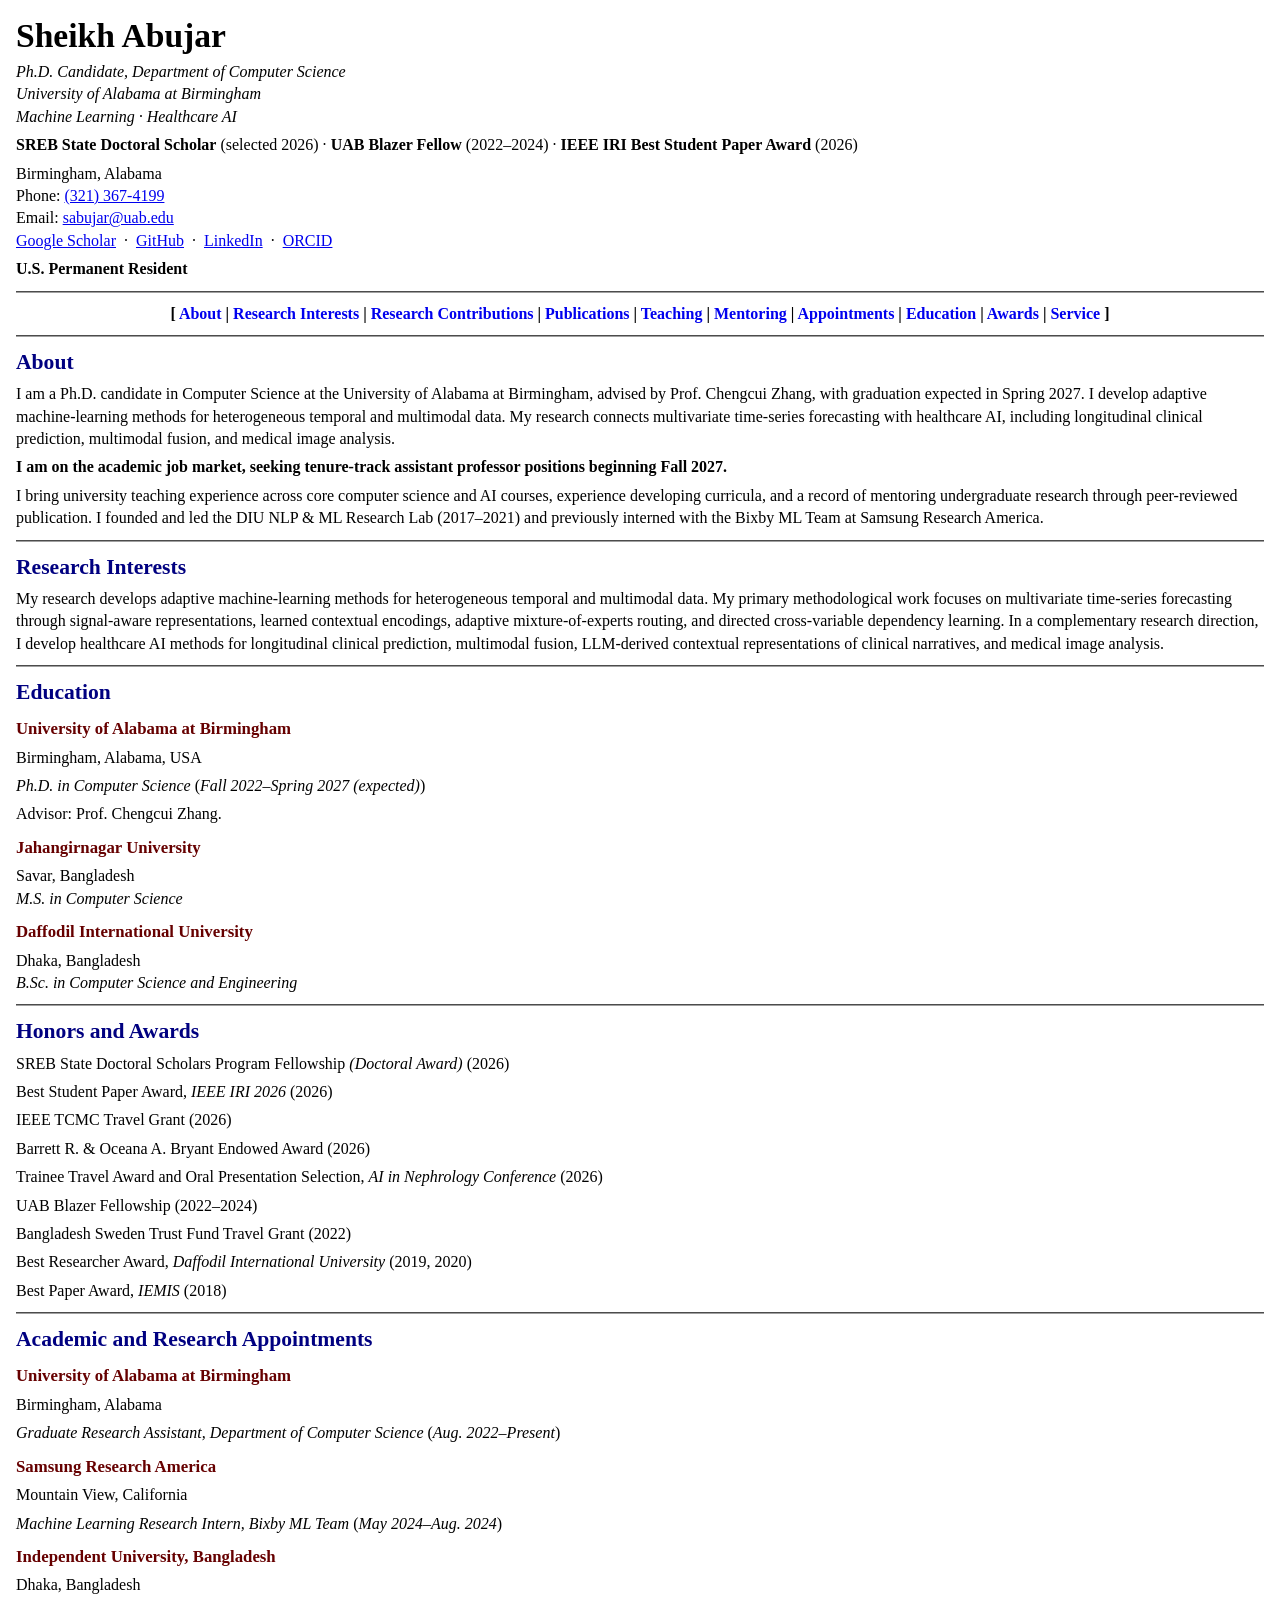
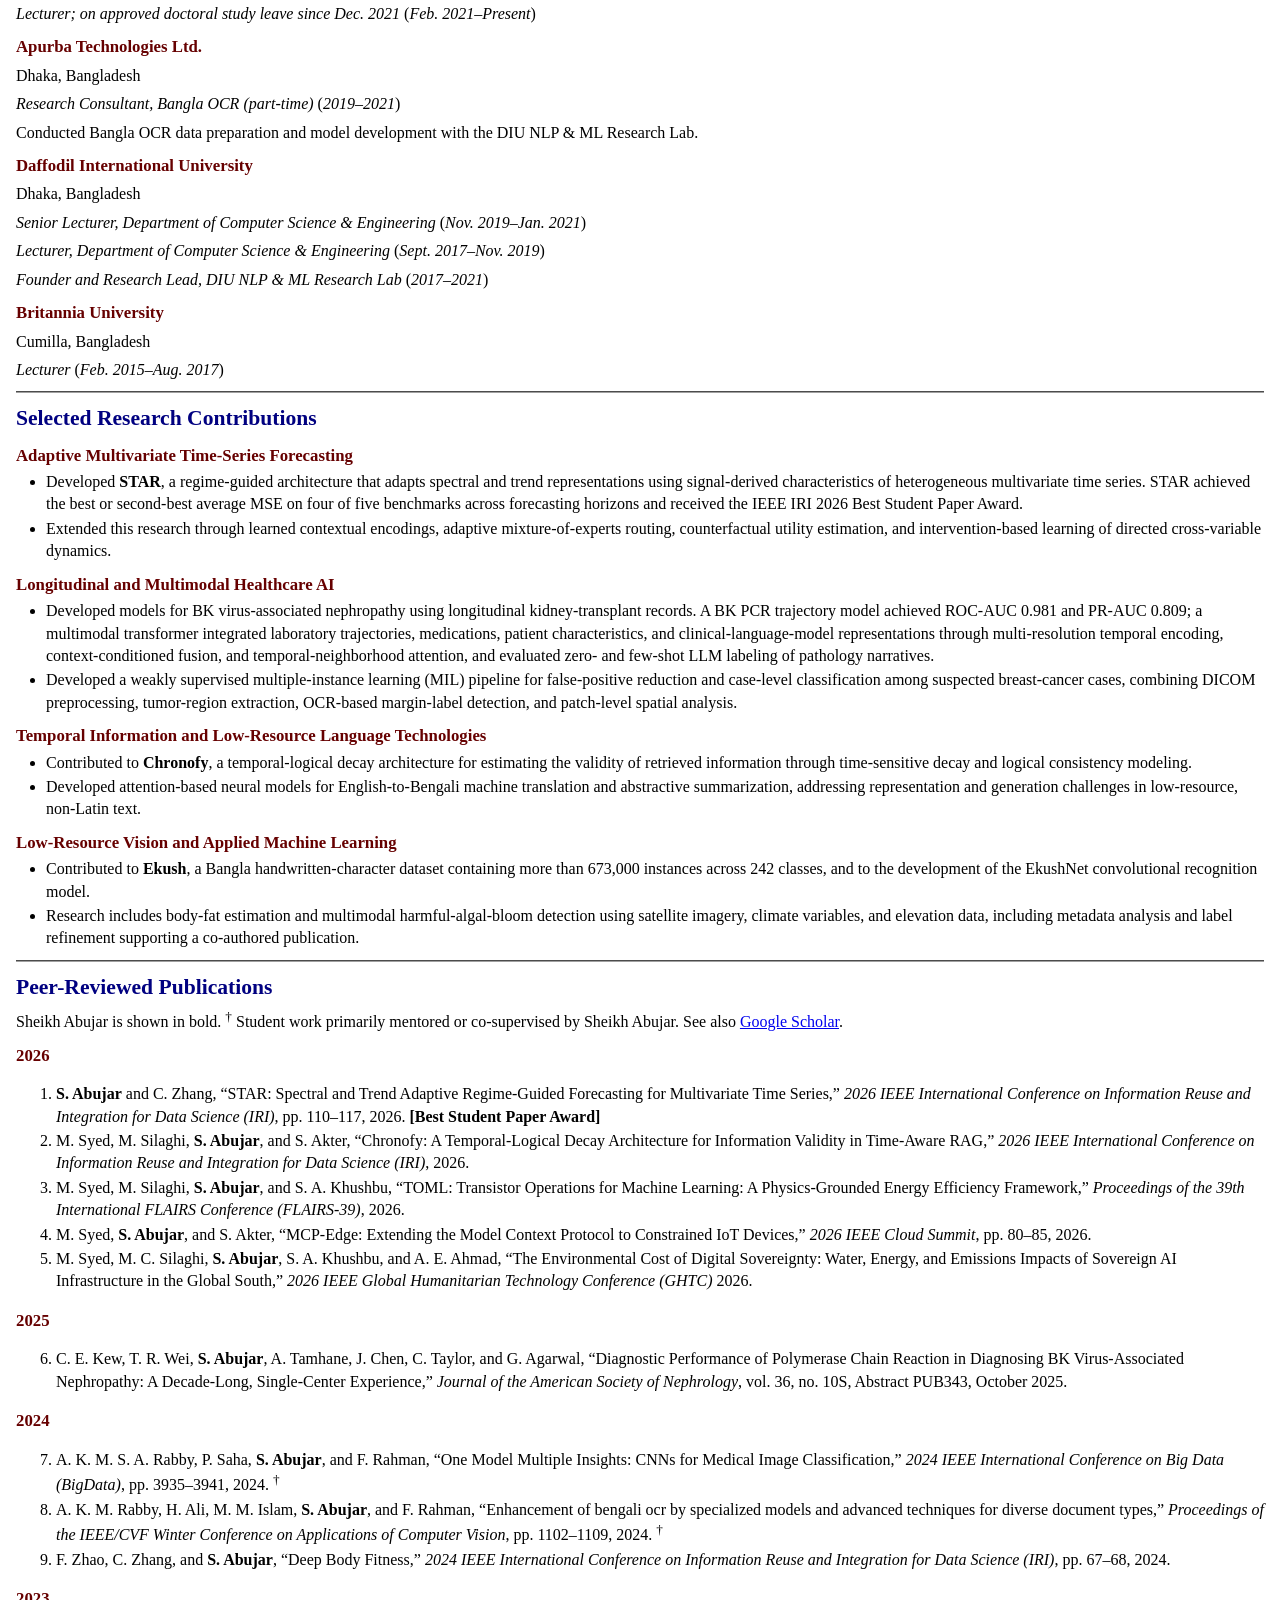
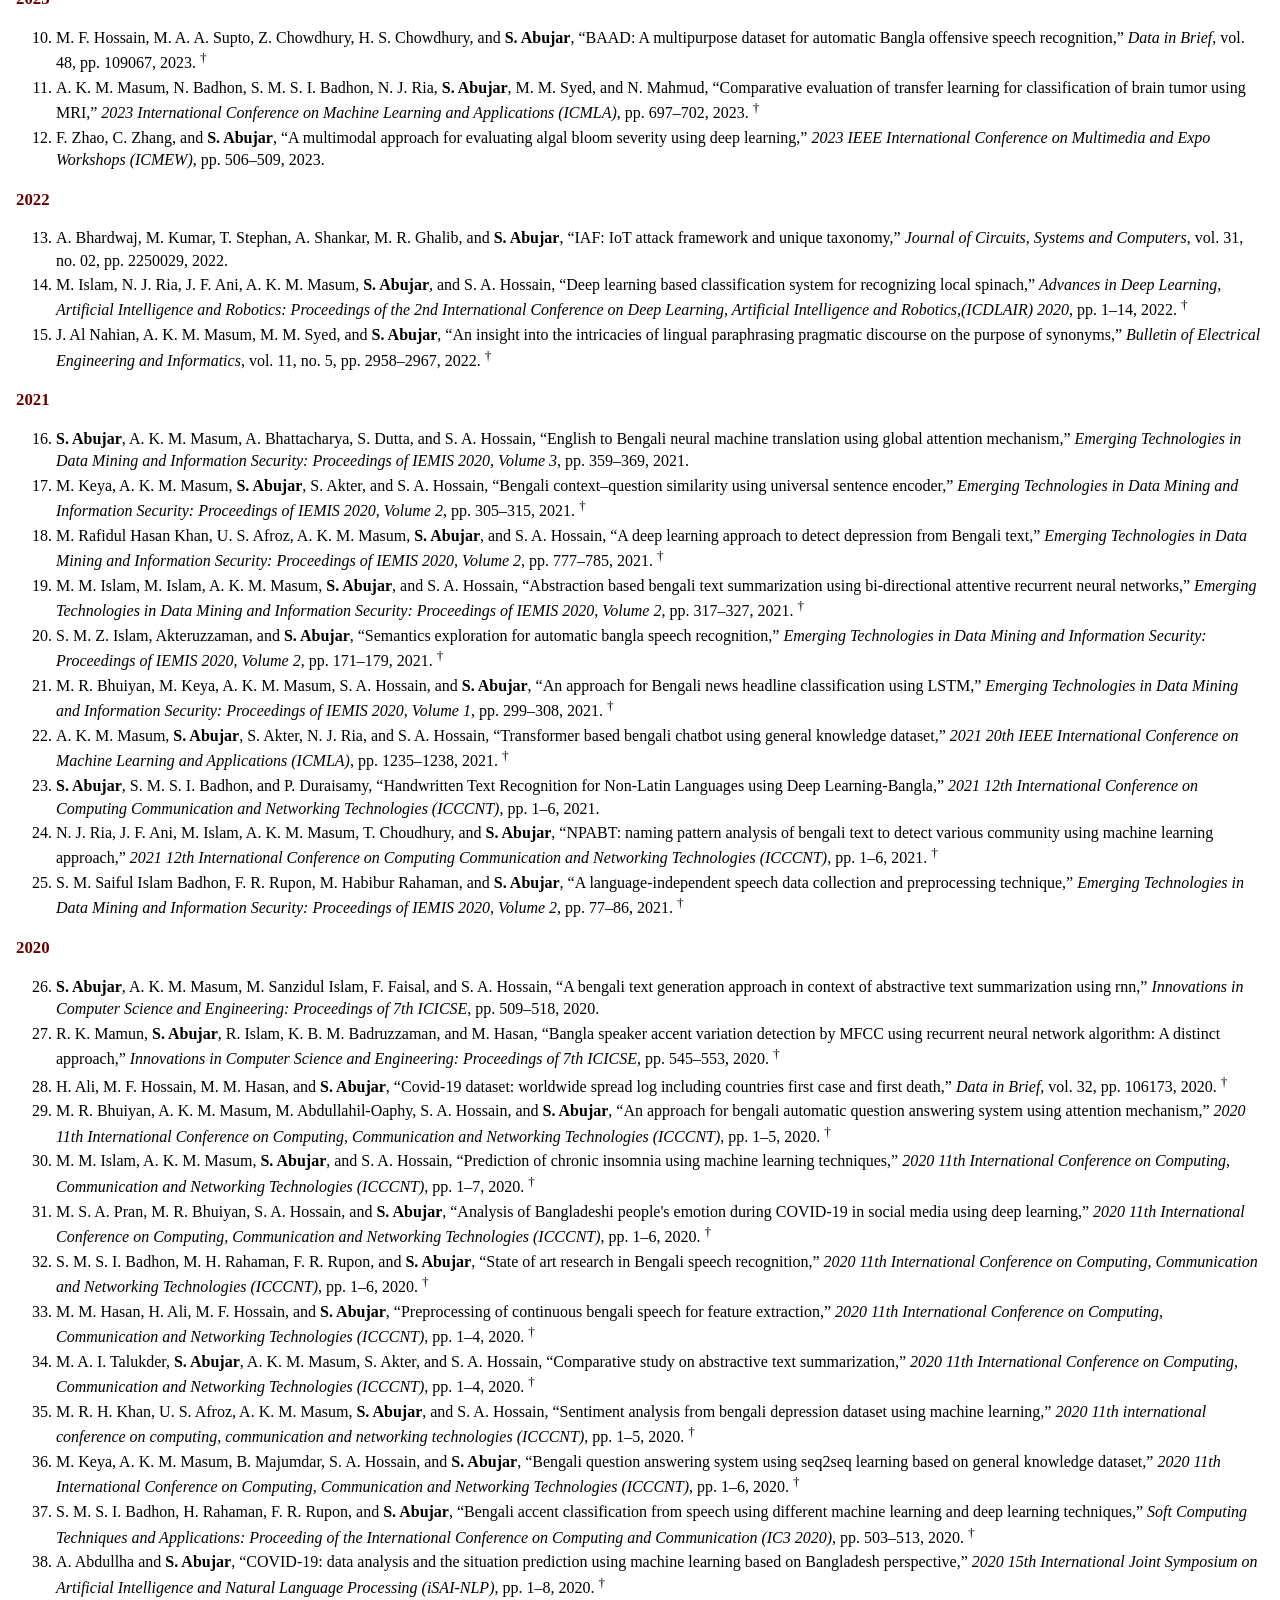
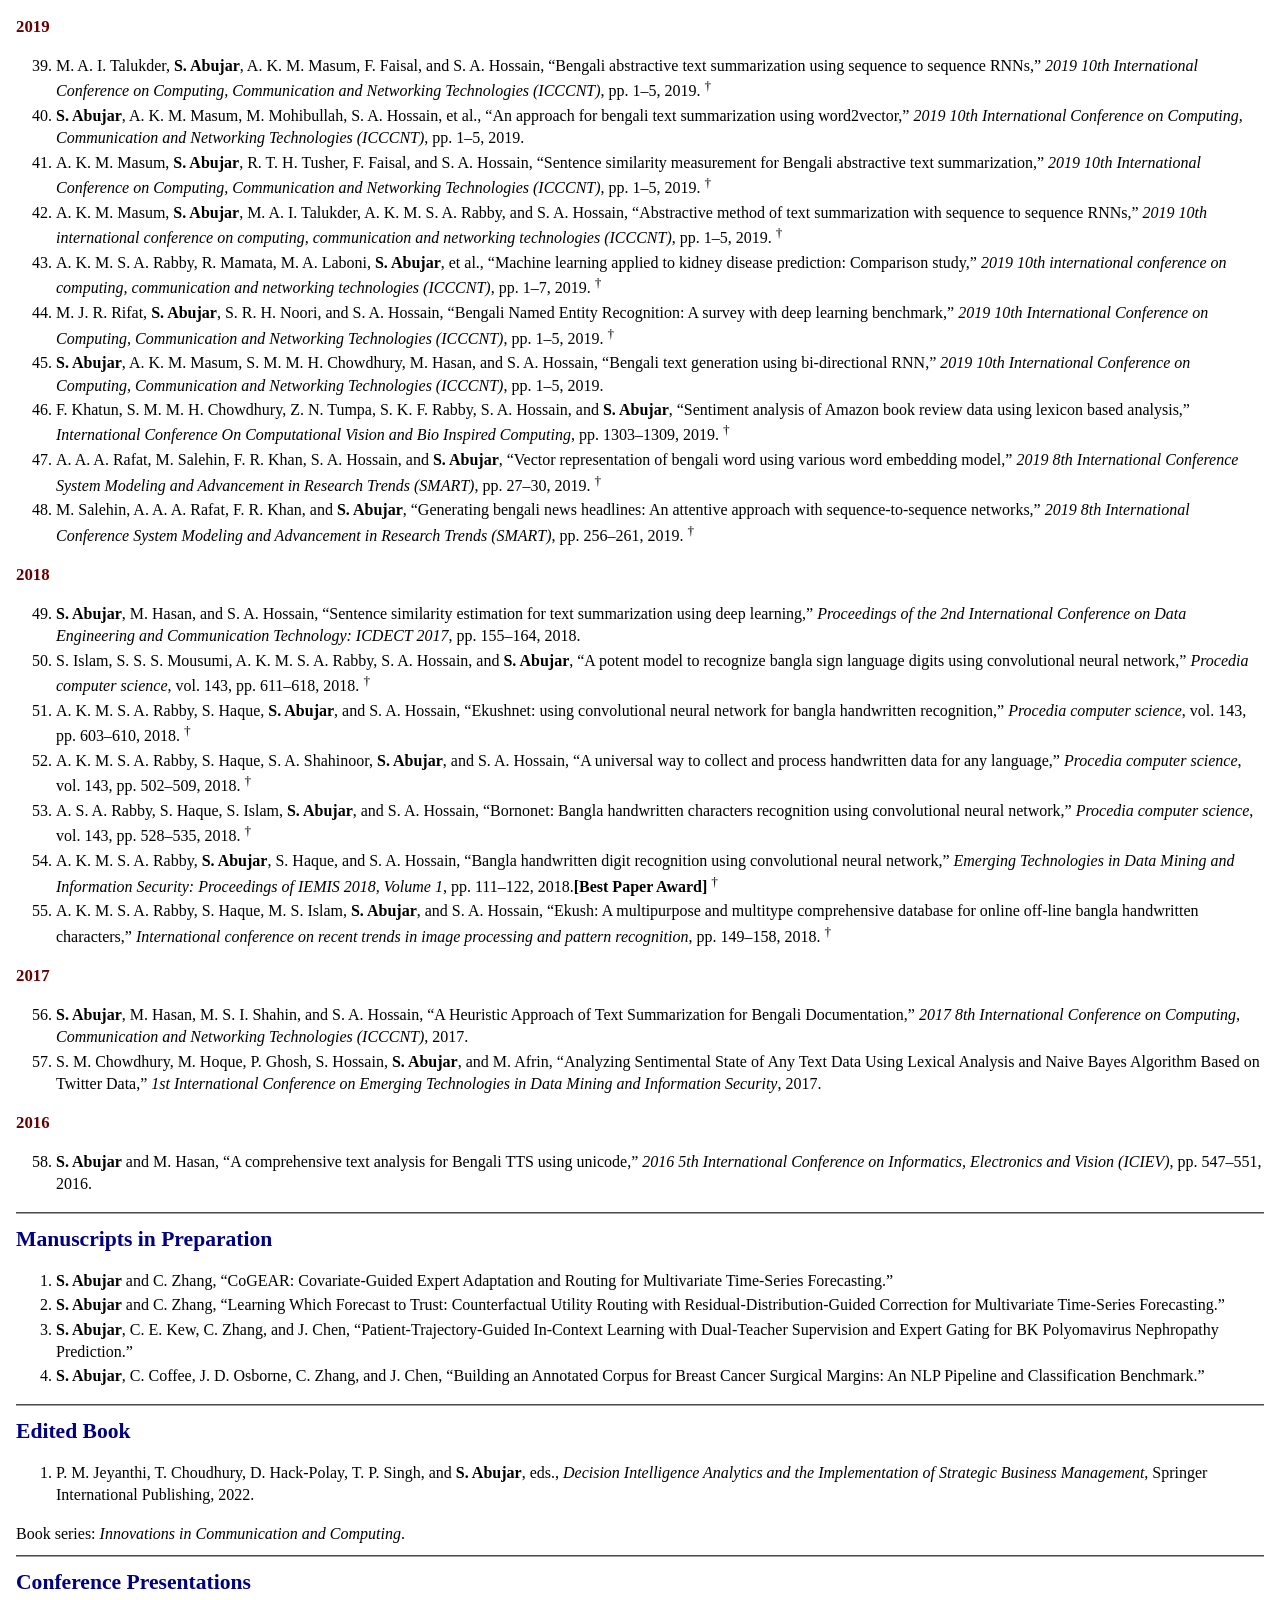
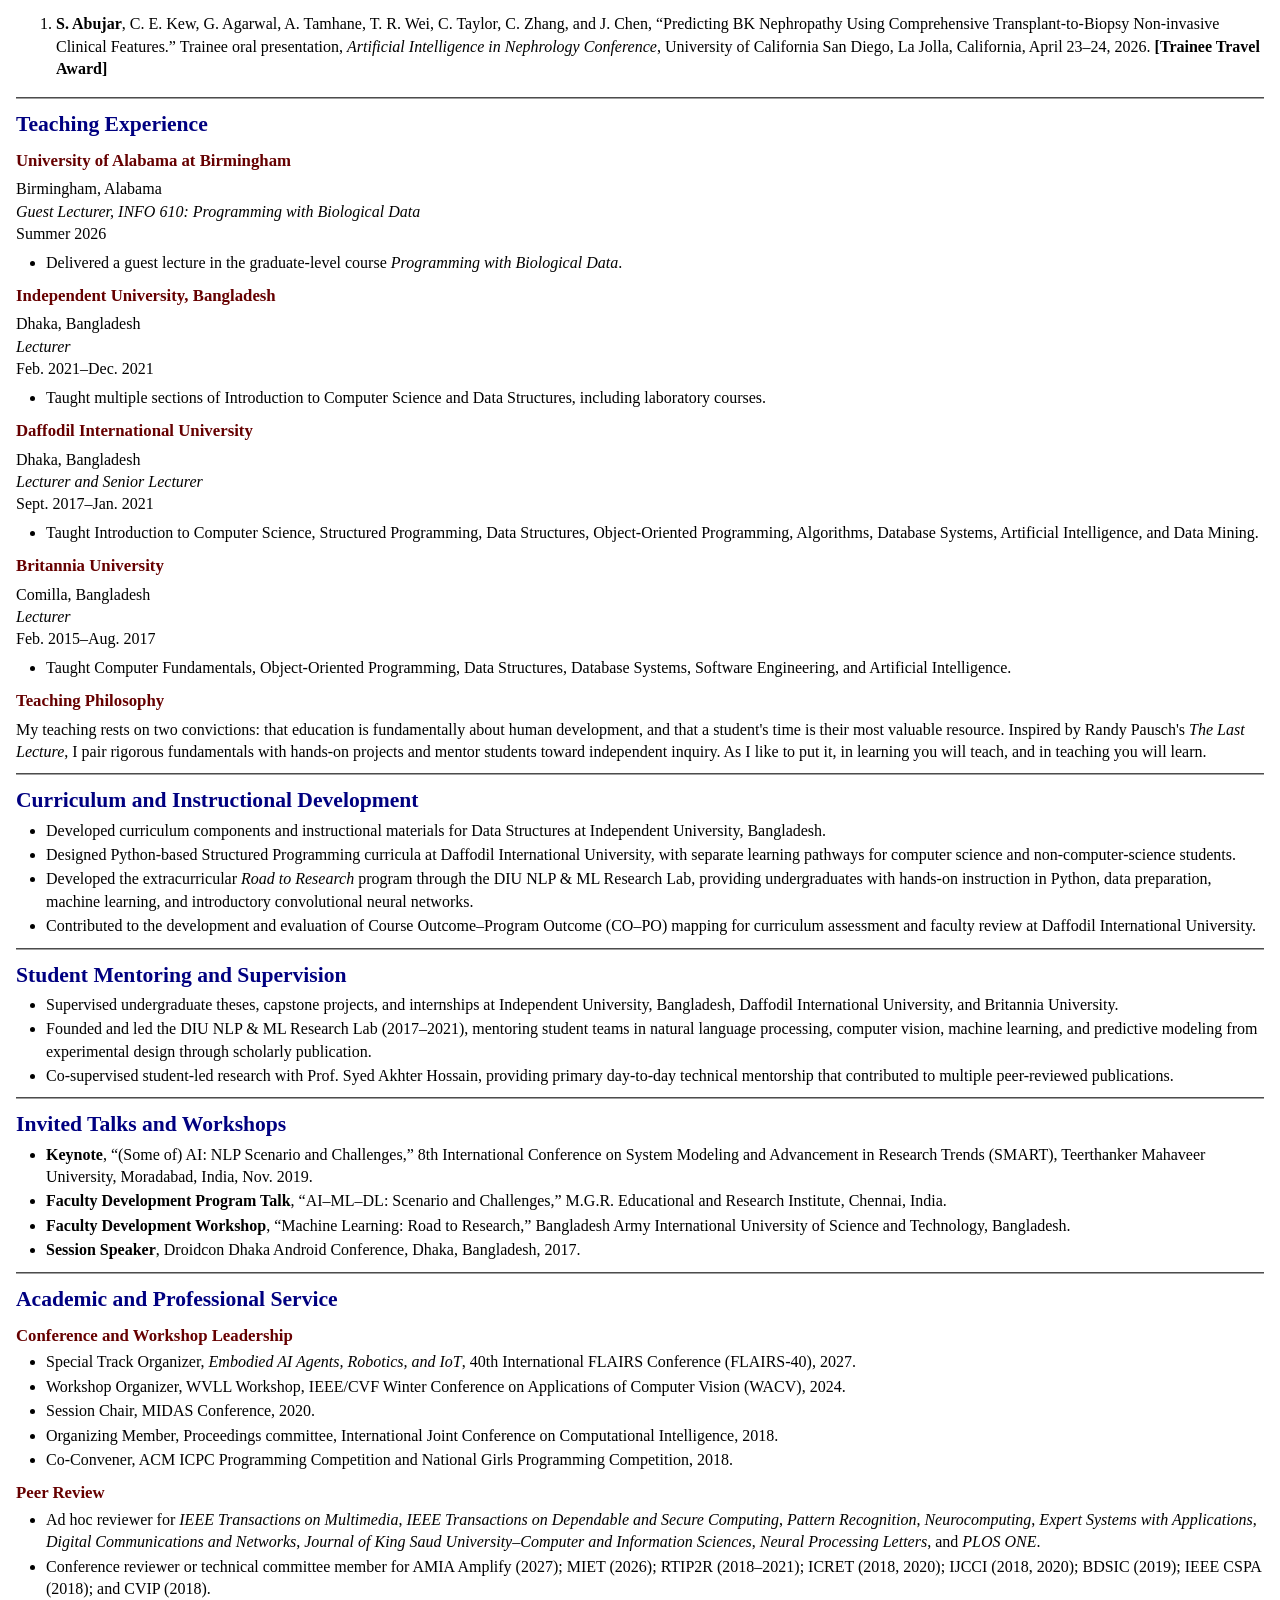
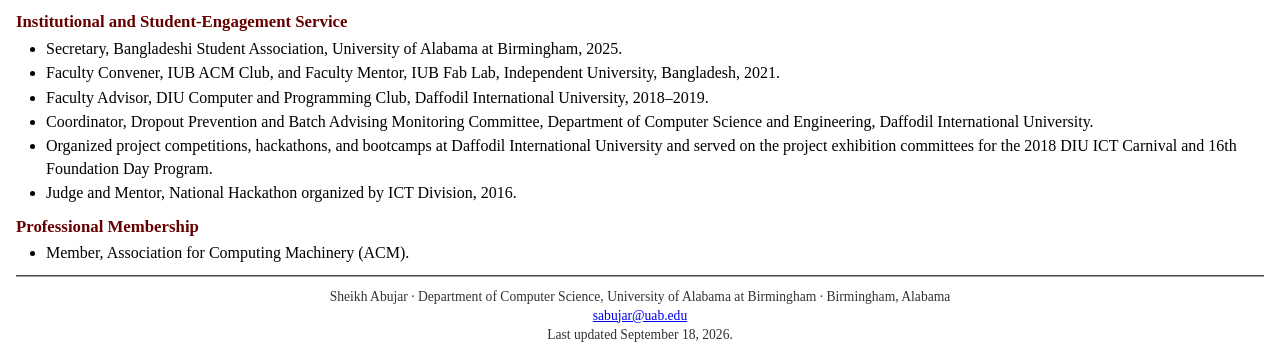
==== commit bba0267e: "Hide undergraduate and masters education years" ====
--- a/index.html
+++ b/index.html
@@ -110,9 +110,9 @@
 <p><i>Ph.D. in Computer Science</i> (<i>Fall 2022&ndash;Spring 2027 (expected)</i>)</p>
 <p>Advisor: Prof. Chengcui Zhang.</p>
 <h3>Jahangirnagar University</h3>
-<p>Savar, Bangladesh<br><i>M.S. in Computer Science</i><br>2016&ndash;2017</p>
+<p>Savar, Bangladesh<br><i>M.S. in Computer Science</i></p>
 <h3>Daffodil International University</h3>
-<p>Dhaka, Bangladesh<br><i>B.Sc. in Computer Science and Engineering</i><br>2010&ndash;2014</p>
+<p>Dhaka, Bangladesh<br><i>B.Sc. in Computer Science and Engineering</i></p>
 
 <hr>
 <h2 id="awards">Honors and Awards</h2>
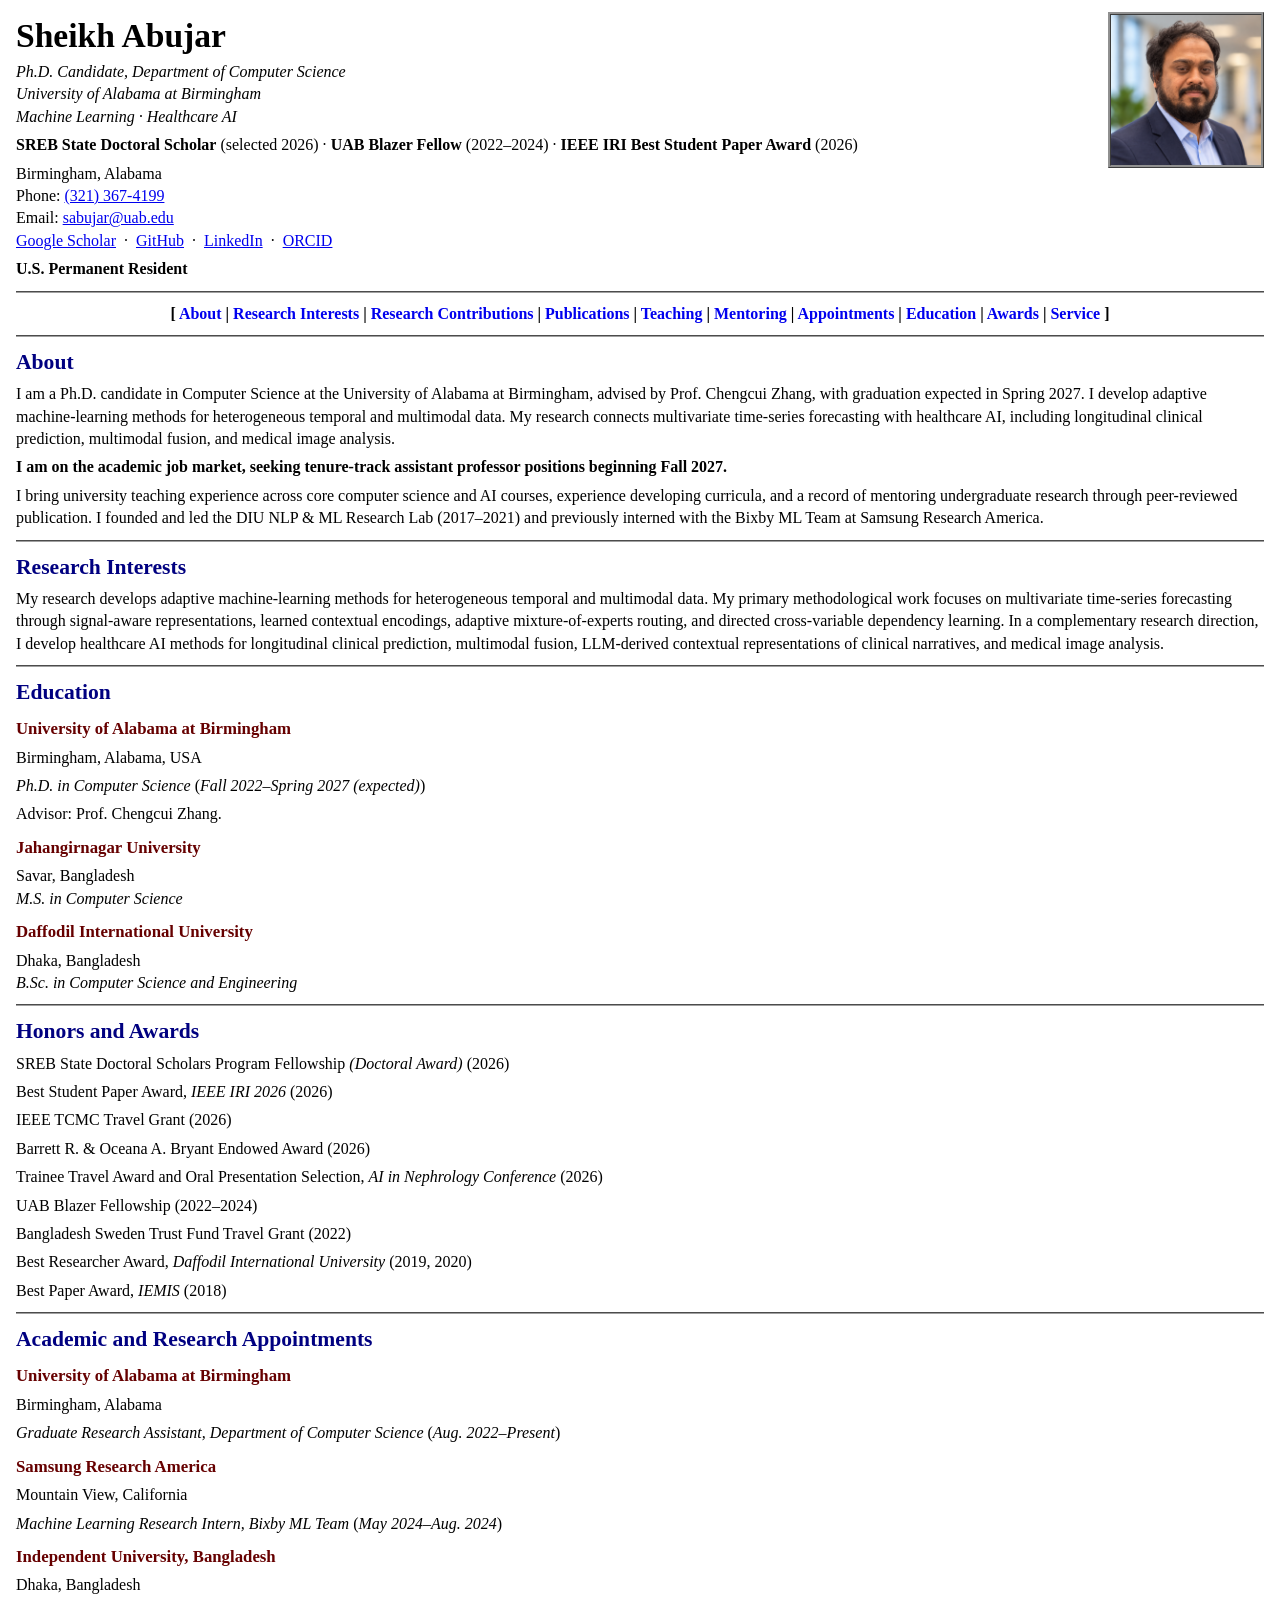
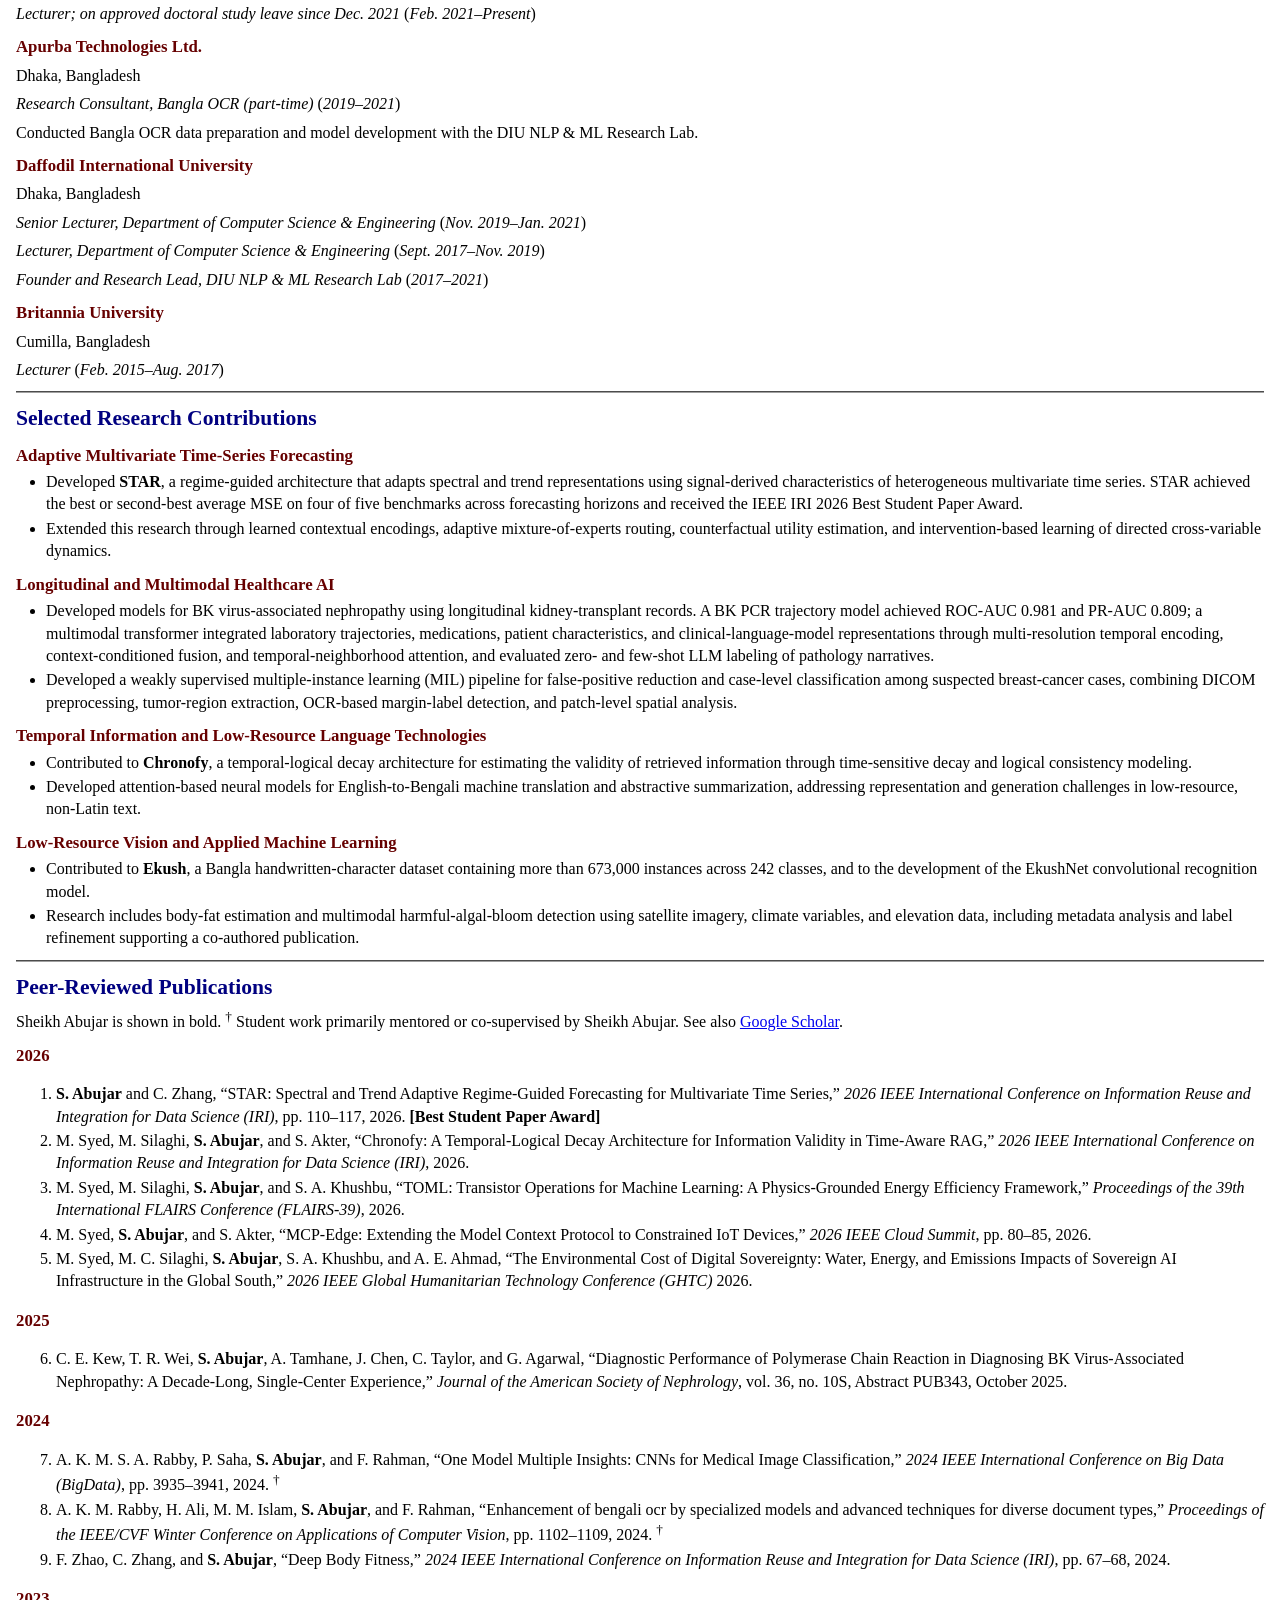
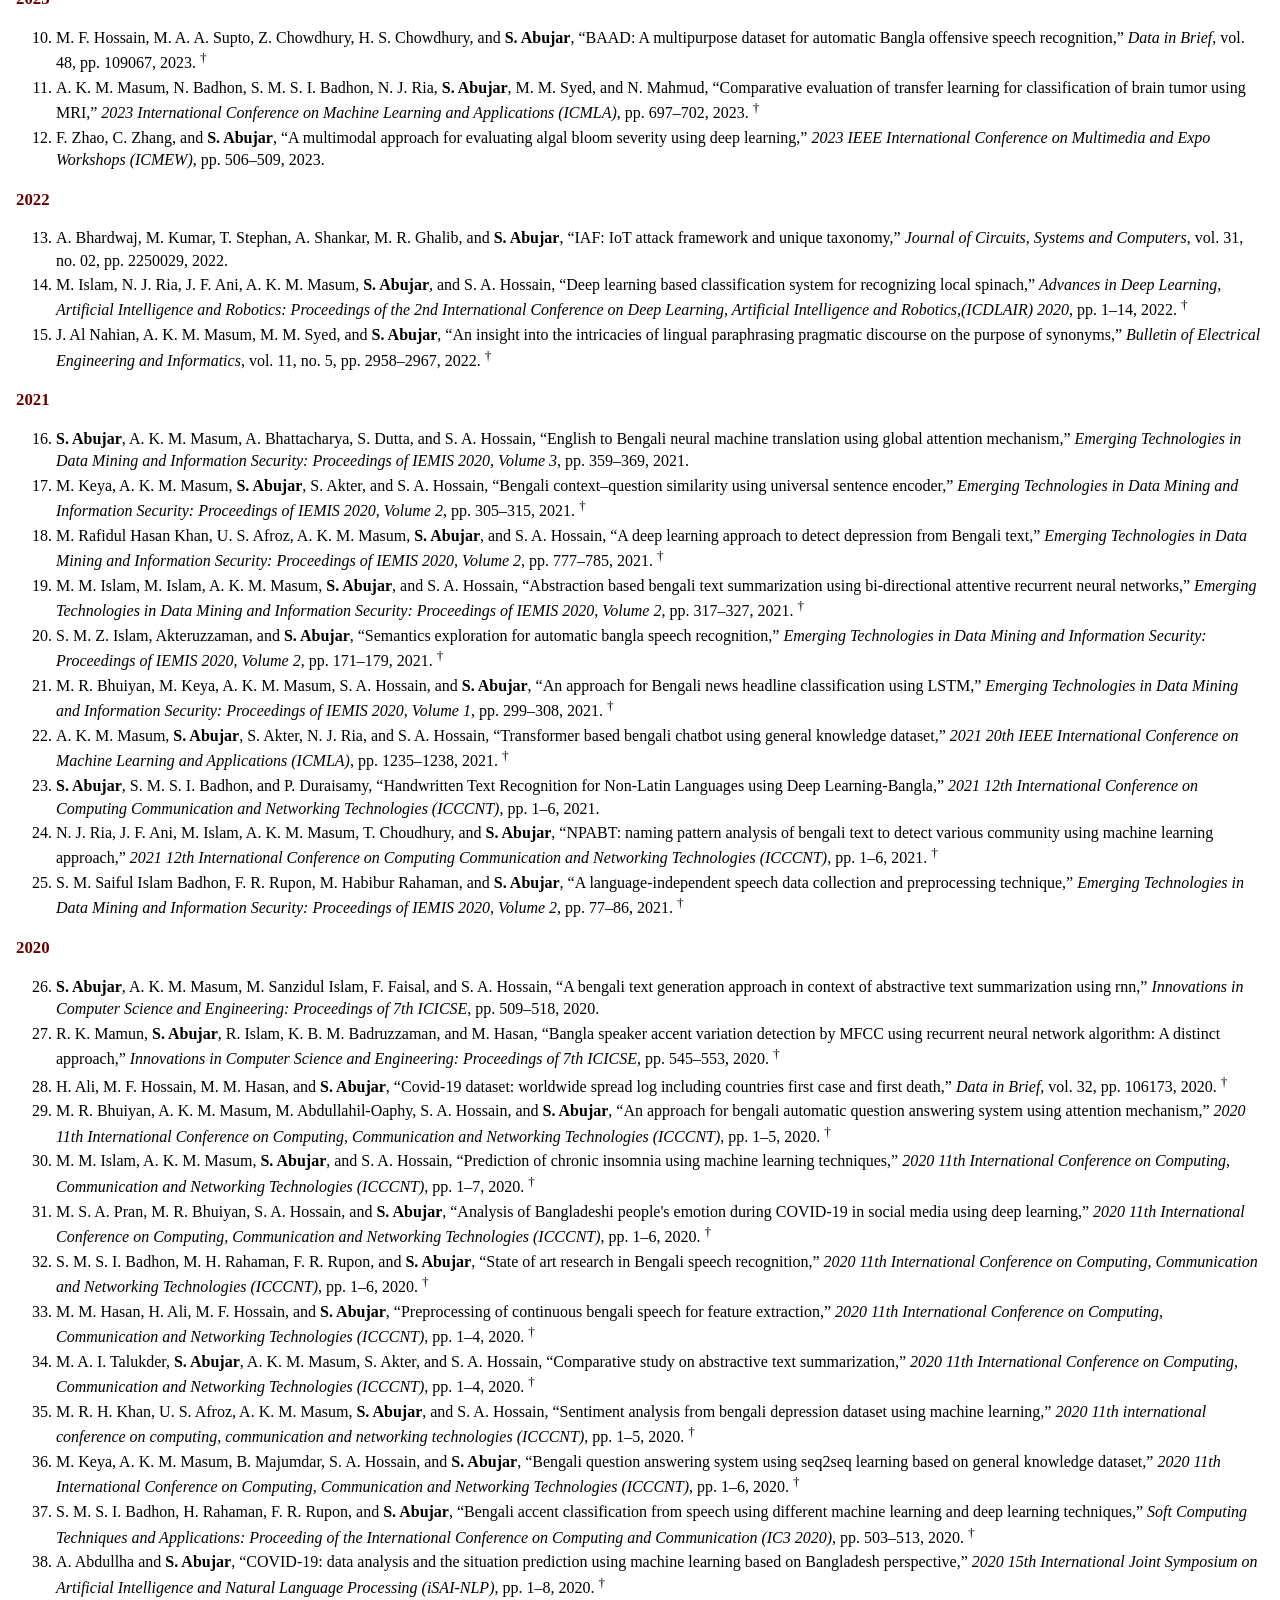
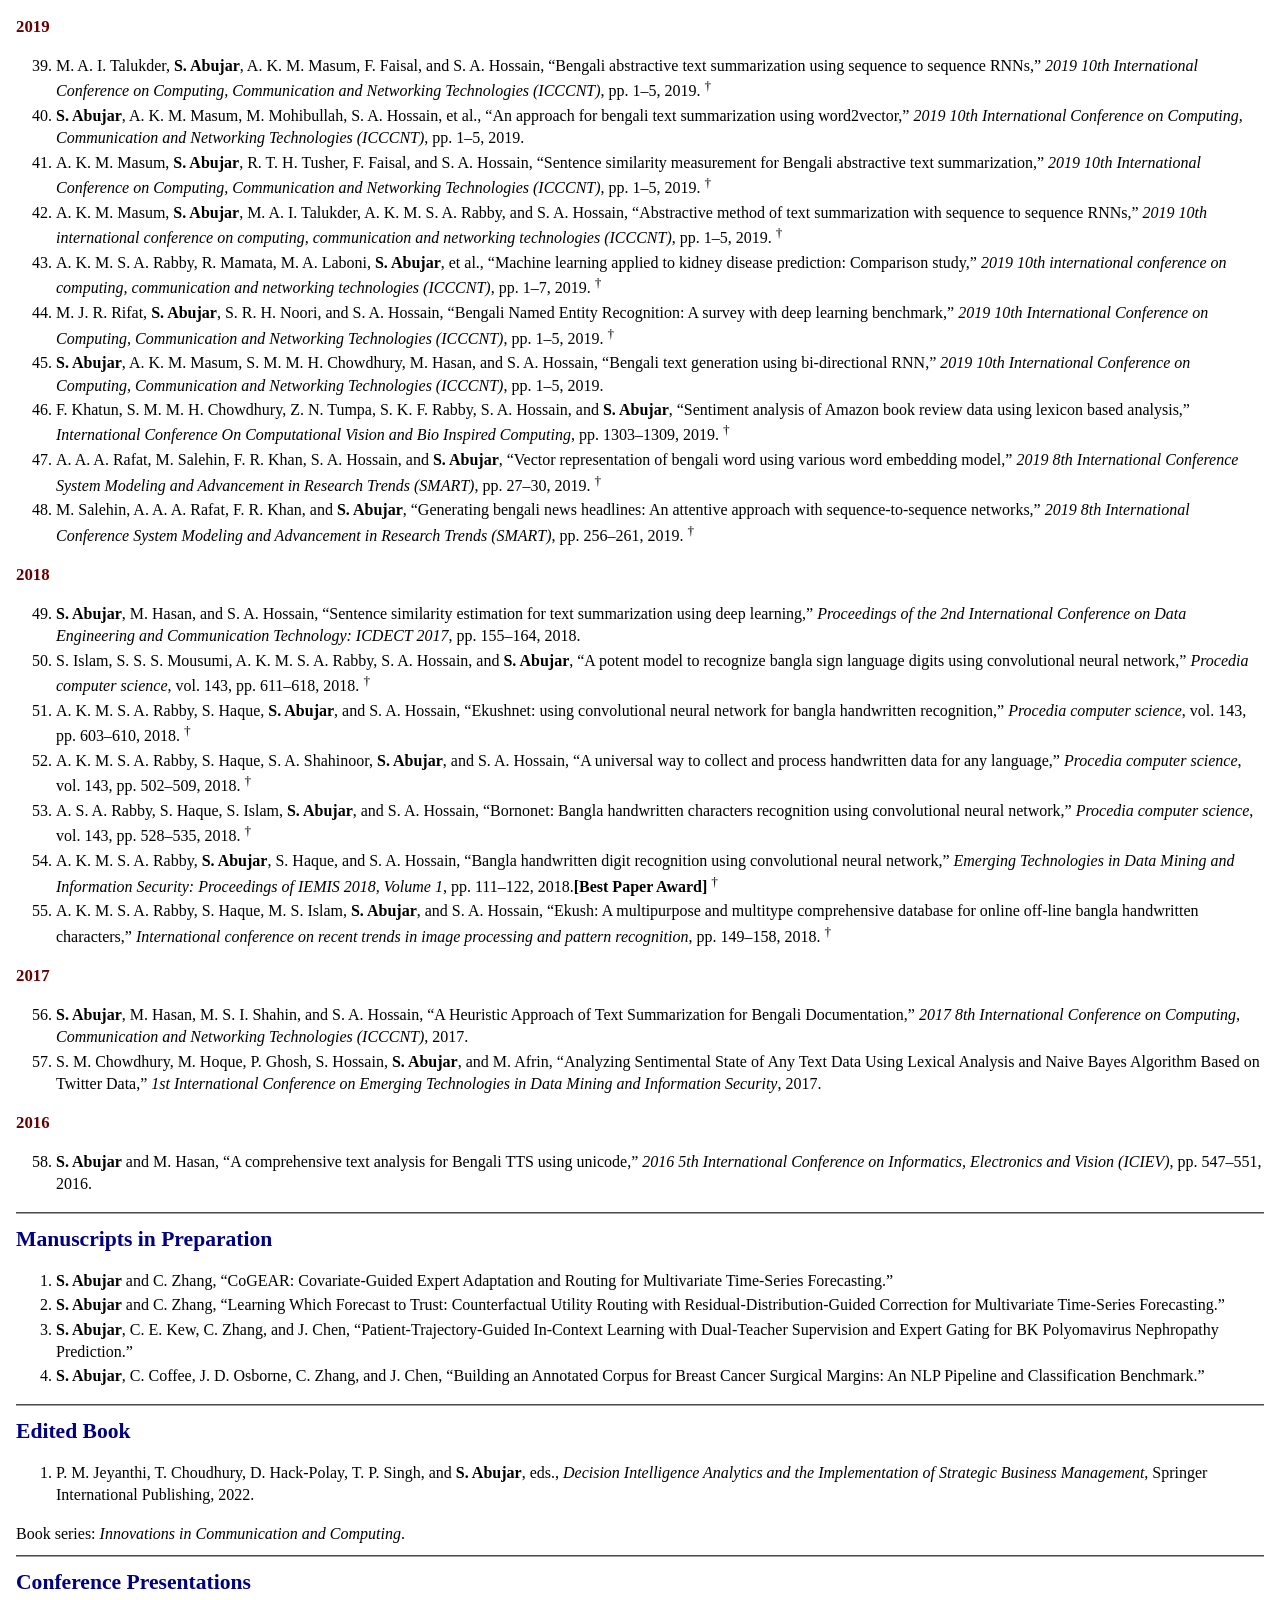
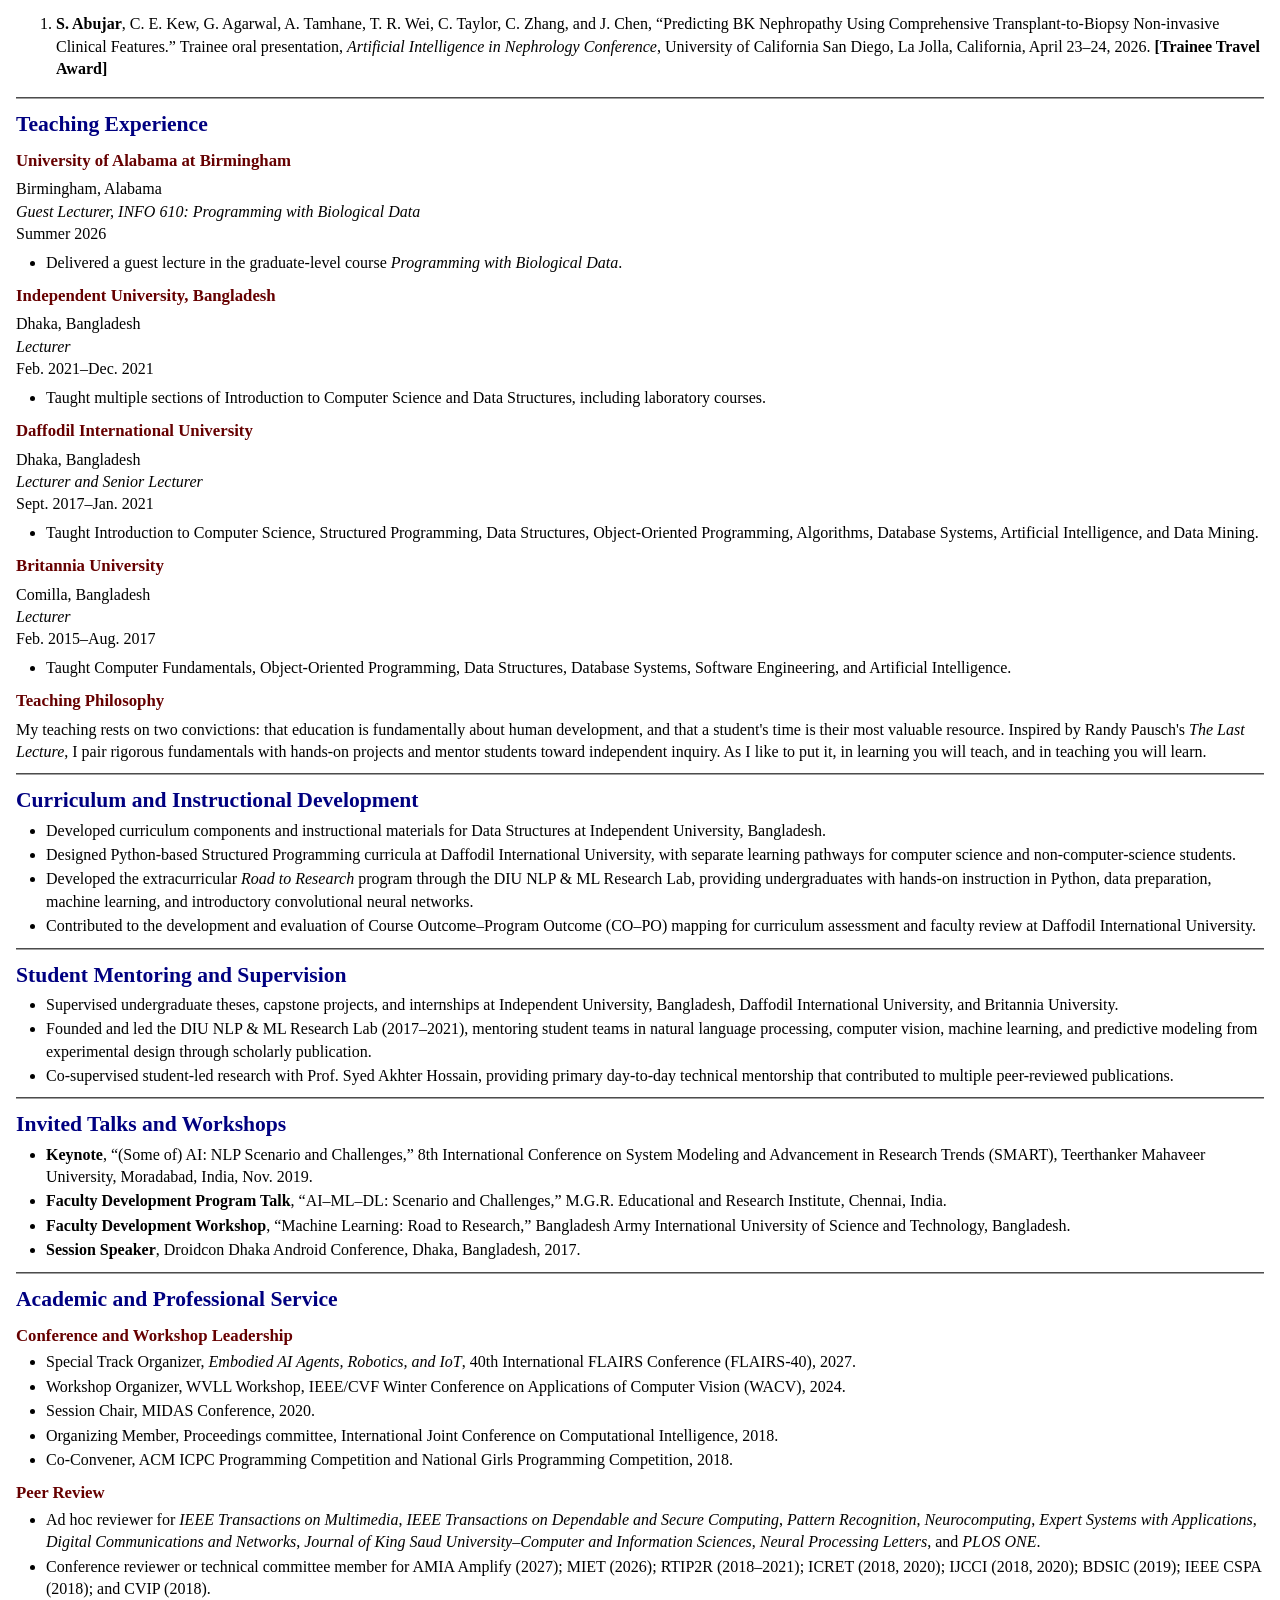
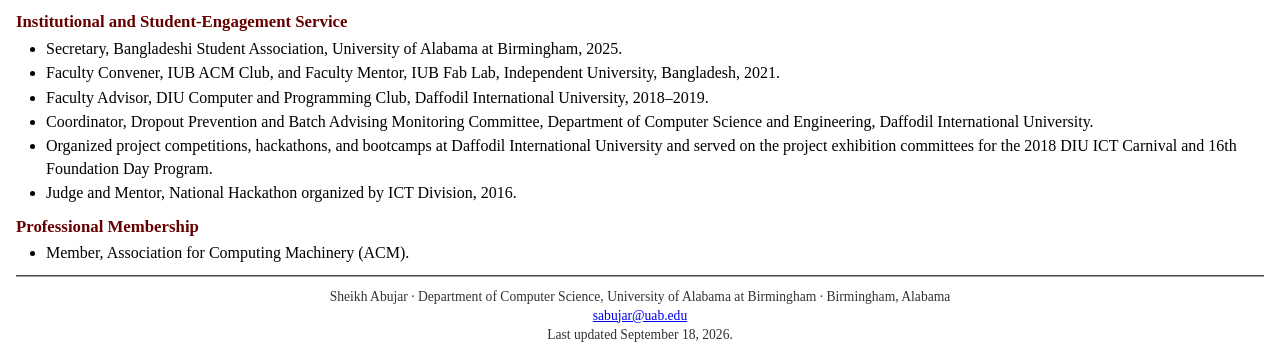
==== commit f937fb39: "Add supplied profile photograph to website" ====
--- a/index.html
+++ b/index.html
@@ -58,8 +58,8 @@
 </head>
 <body>
 
-<!-- Add your photo as assets/img/headshot.jpg; it appears automatically. -->
-<img class="photo" src="assets/img/headshot.jpg" alt="Sheikh Abujar" onerror="this.style.display='none'">
+<!-- Profile photograph. -->
+<img class="photo" src="assets/img/headshot.png" alt="Sheikh Abujar" onerror="this.style.display='none'">
 <h1>Sheikh Abujar</h1>
 <p class="tagline">Ph.D. Candidate, Department of Computer Science<br>
 University of Alabama at Birmingham<br>
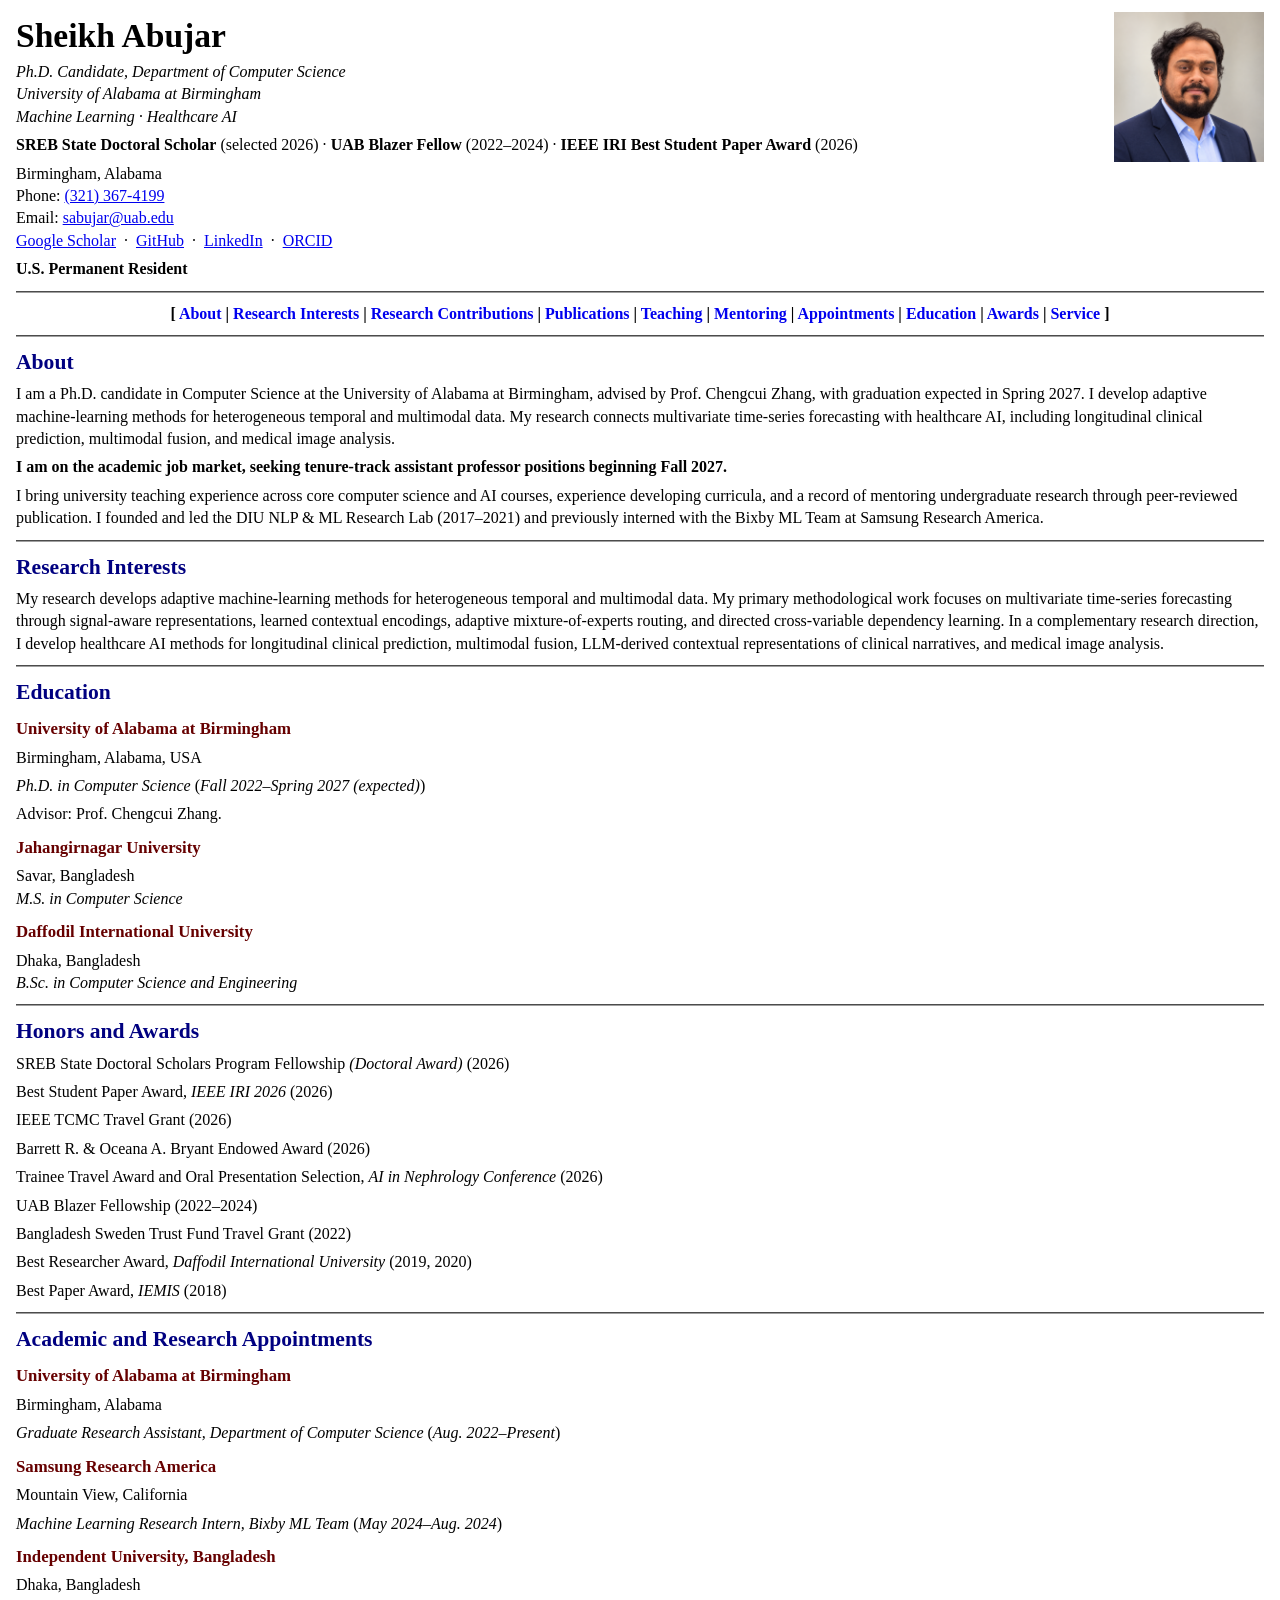
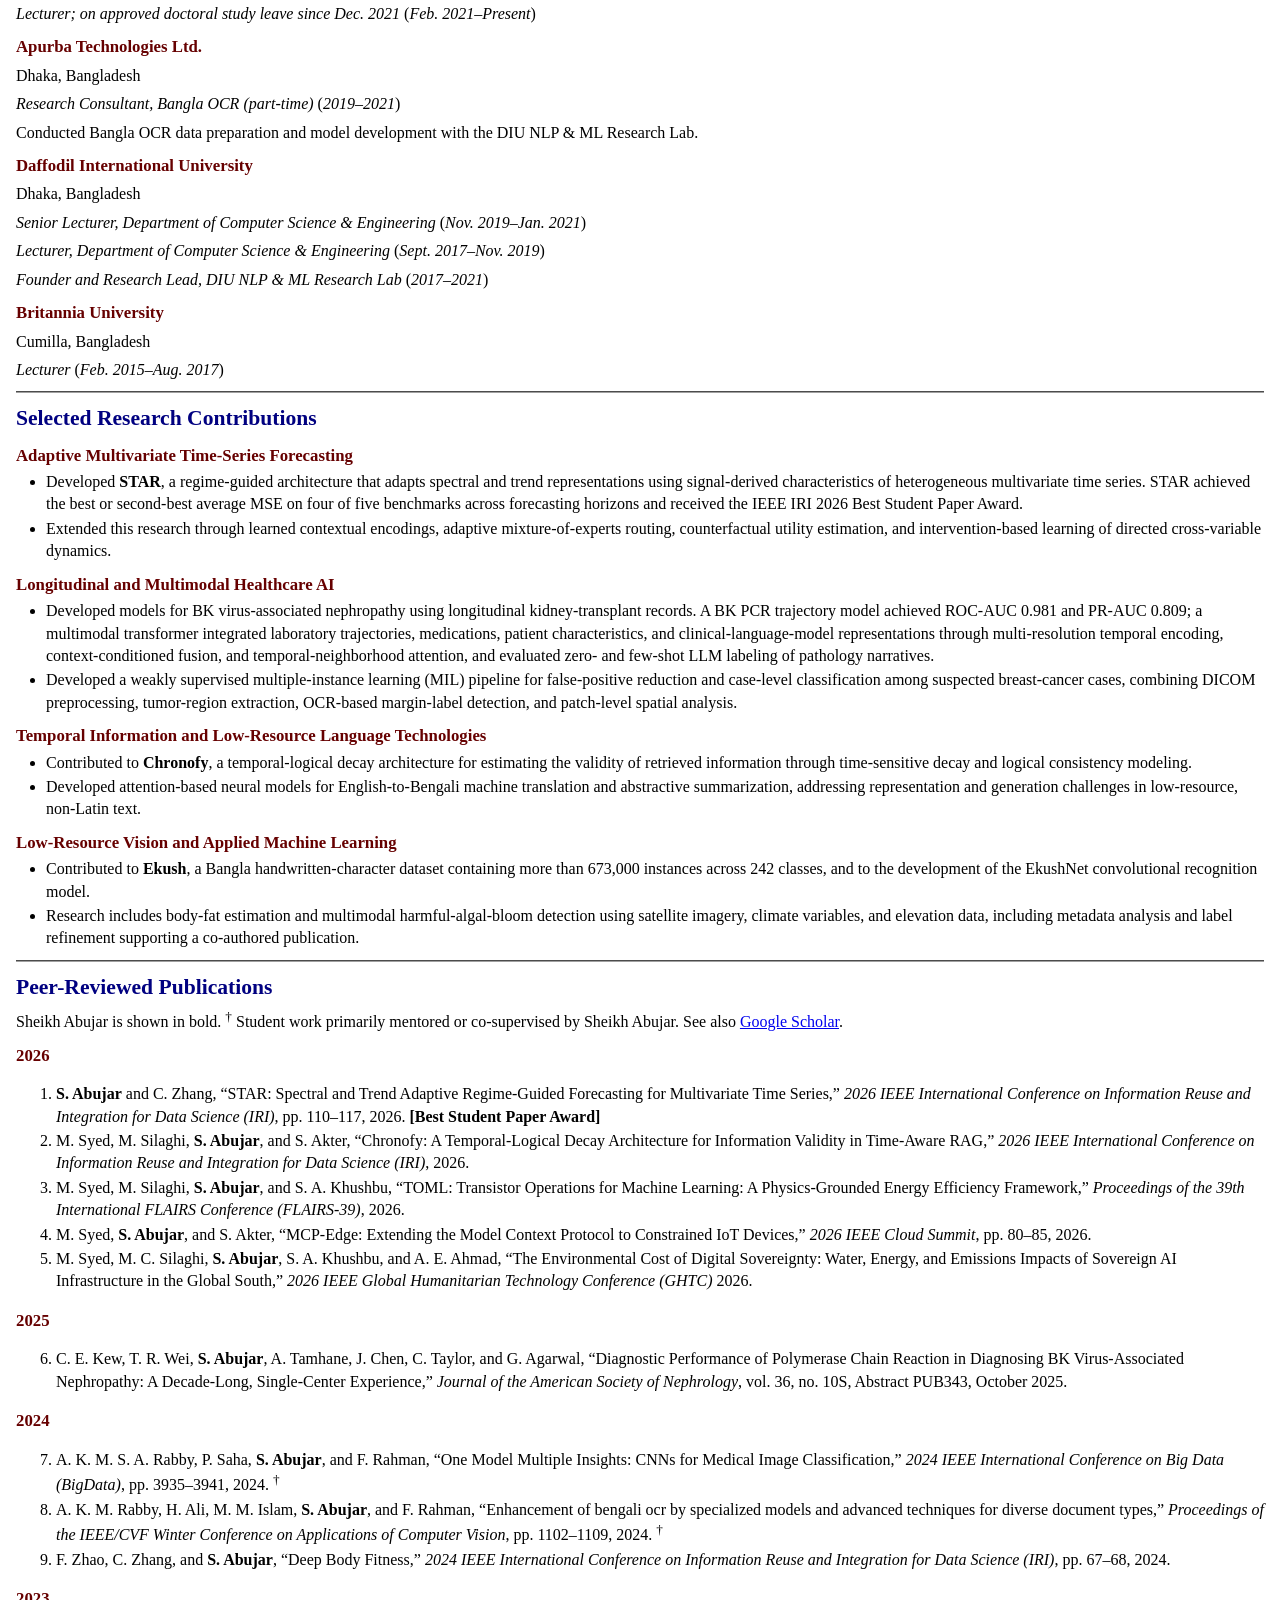
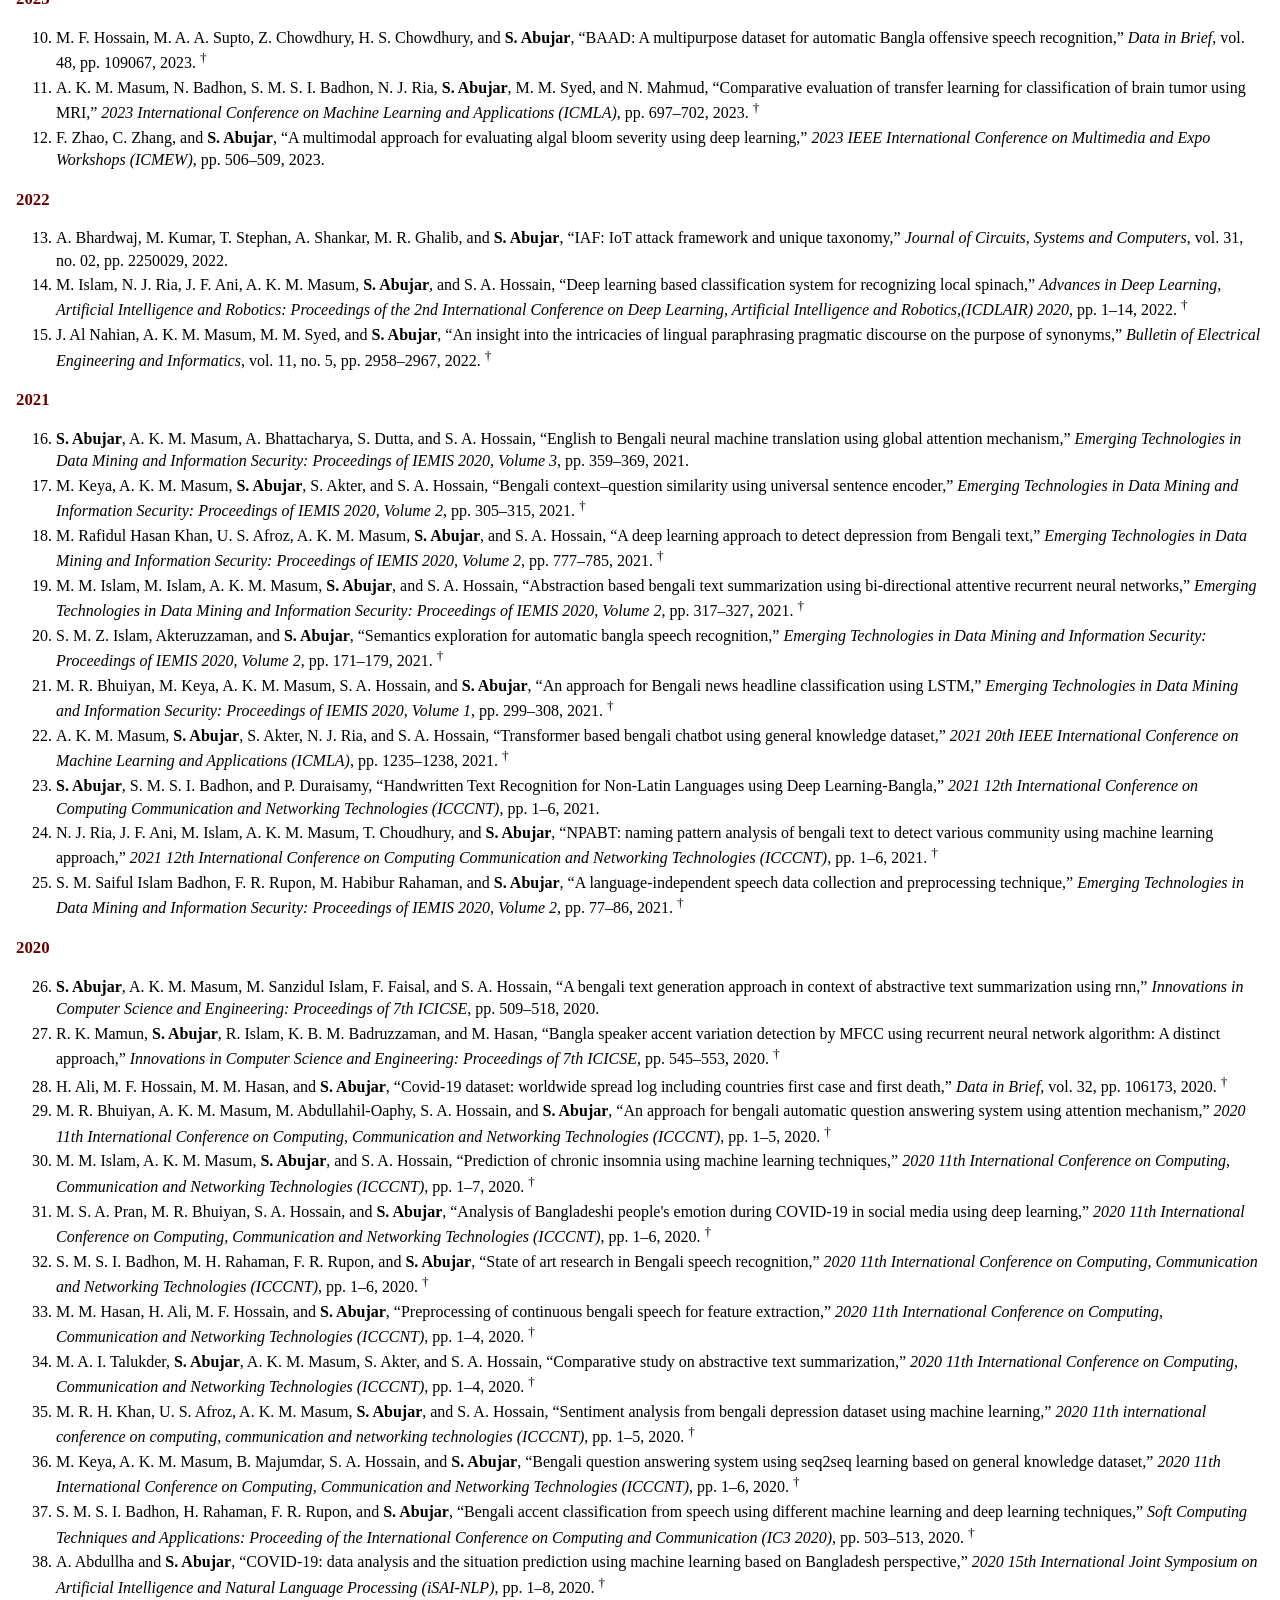
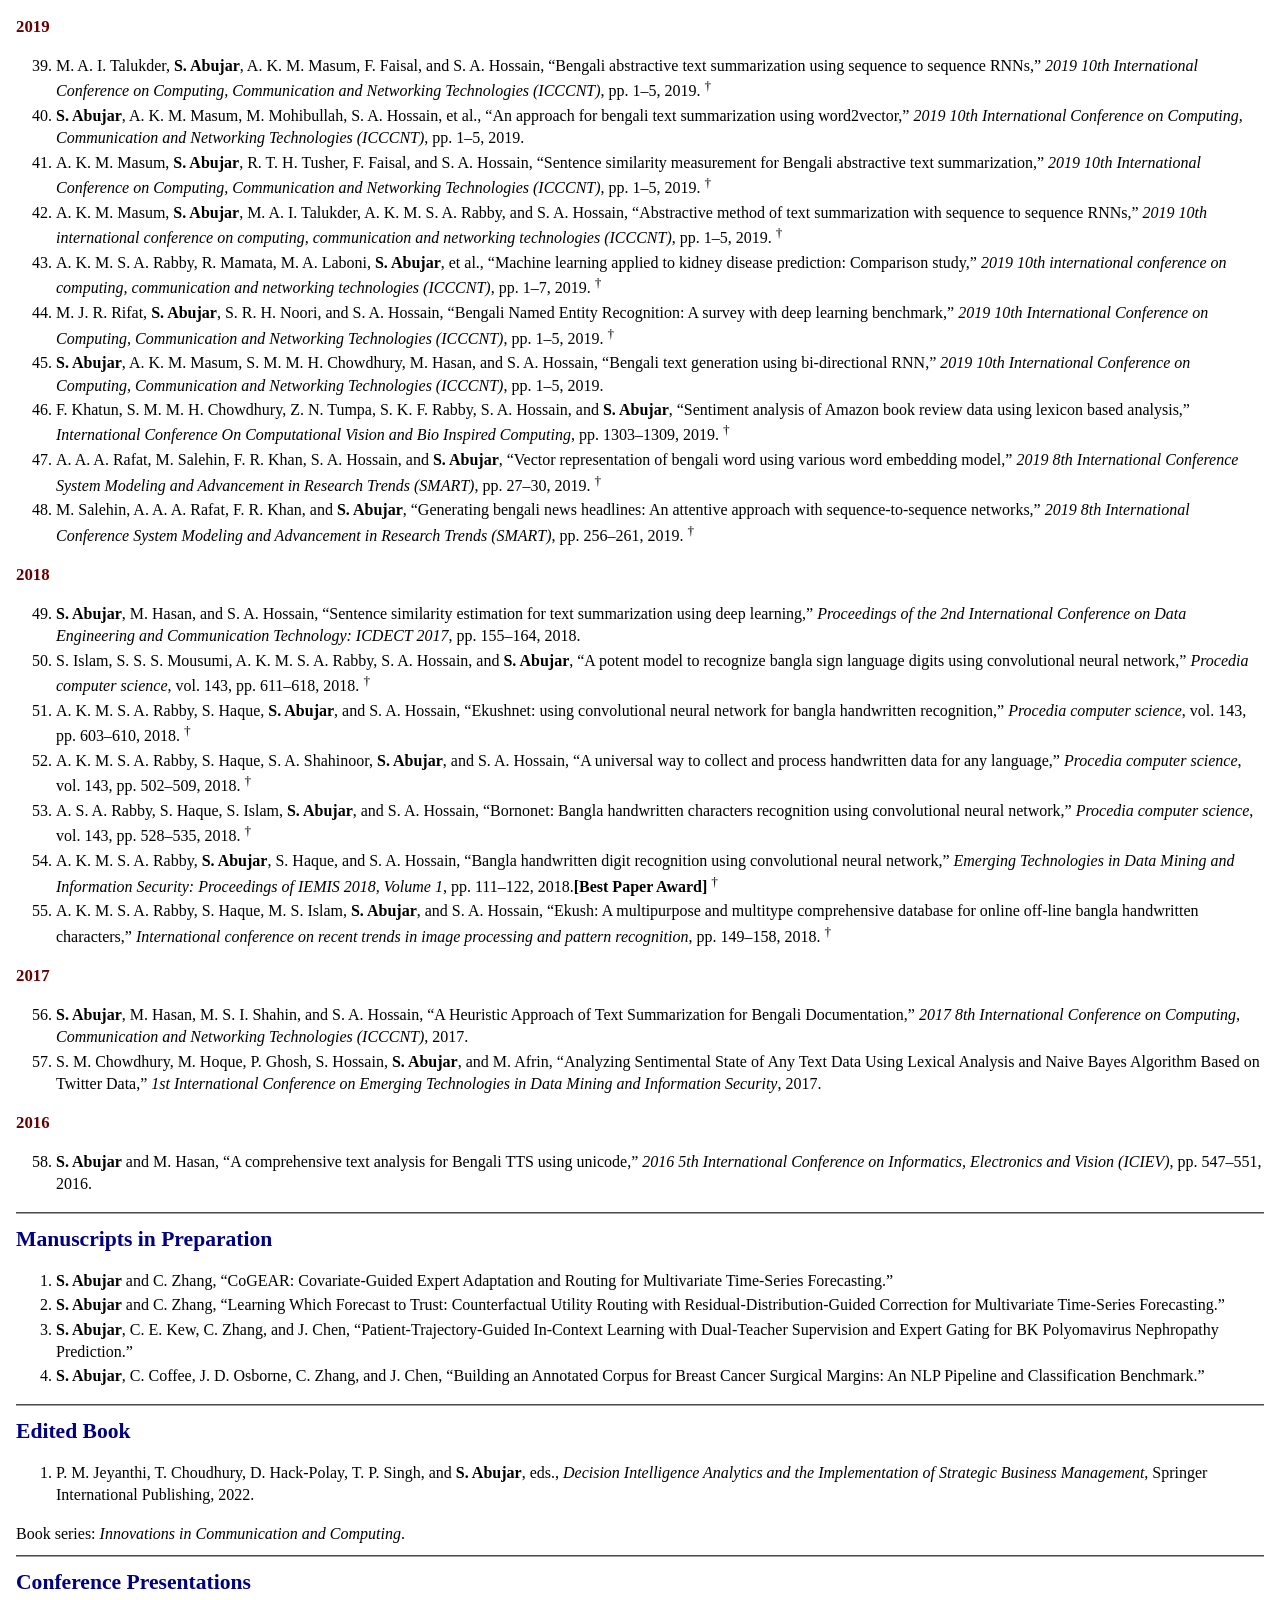
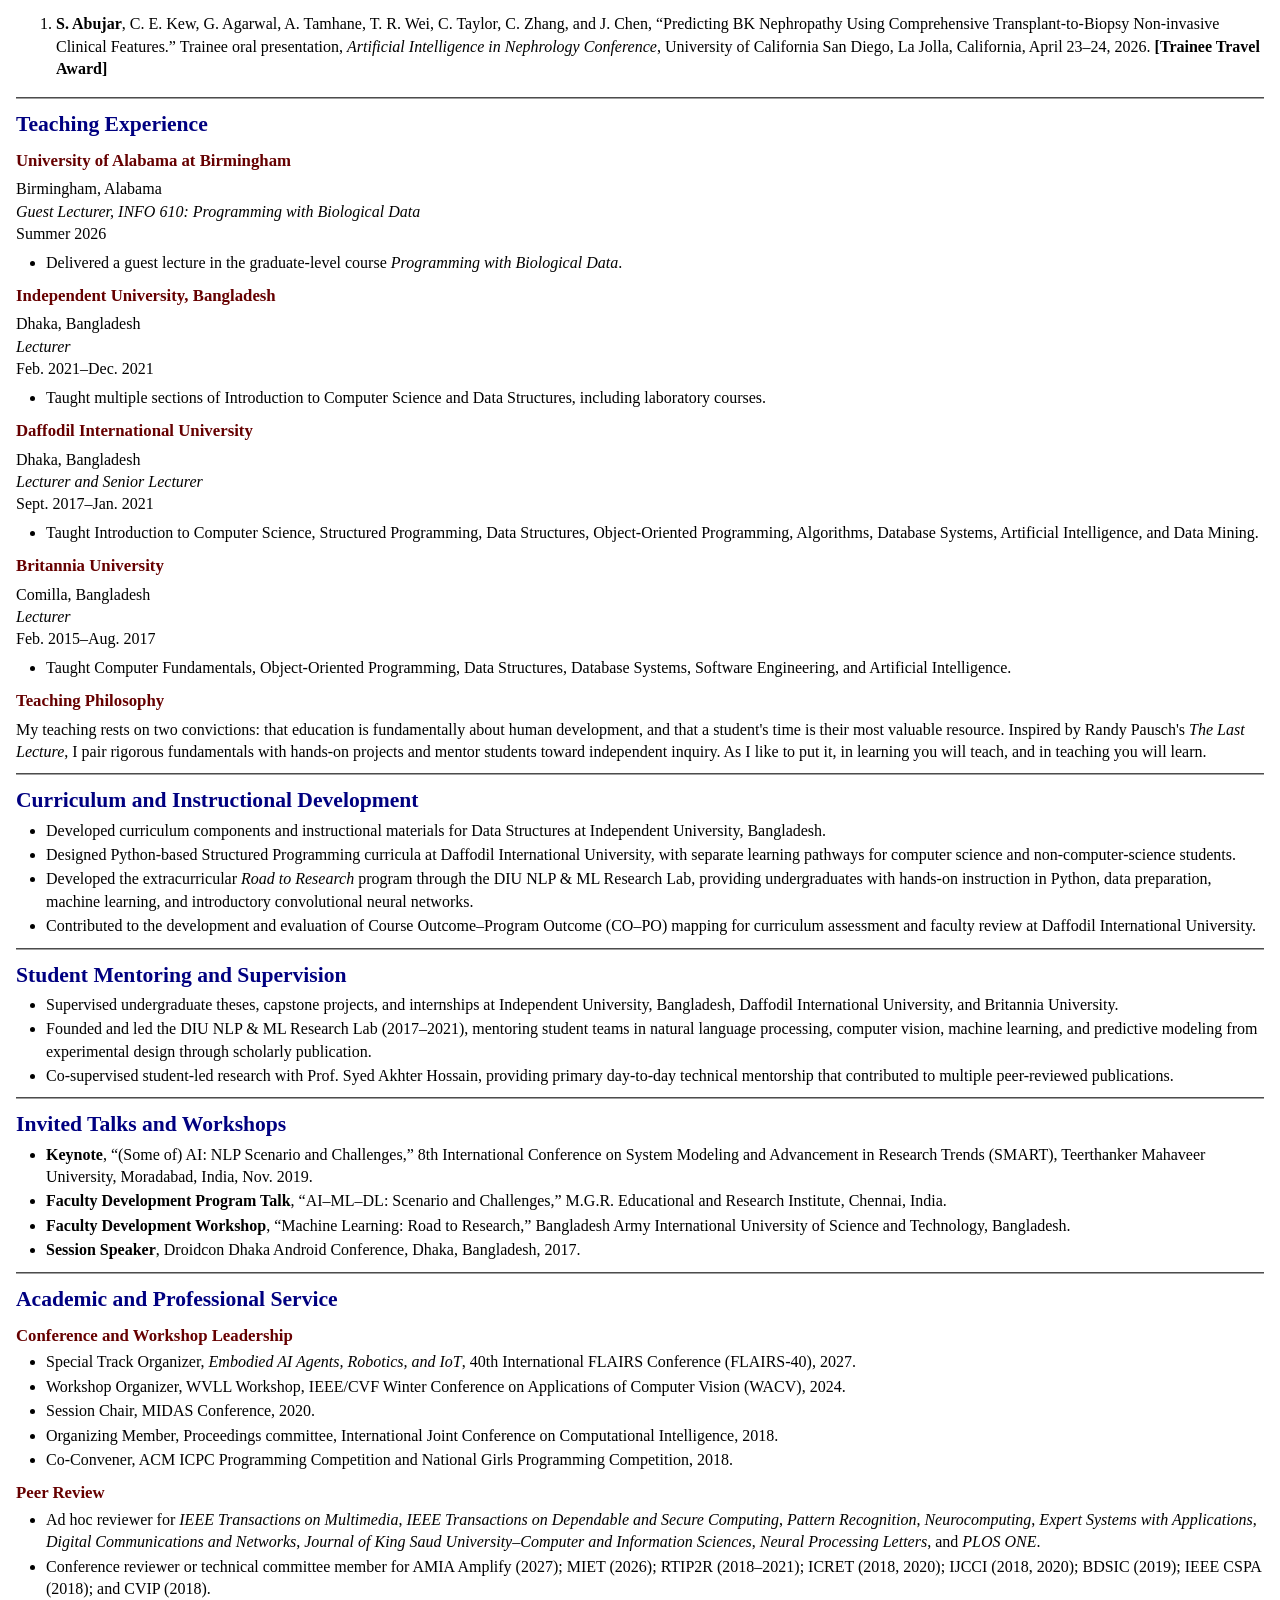
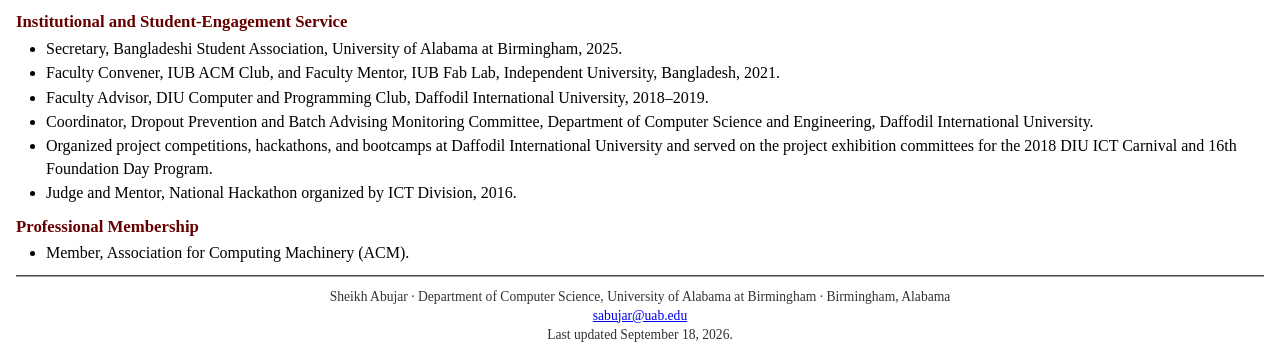
==== commit 7e283ad7: "Replace profile photo and remove its border" ====
--- a/index.html
+++ b/index.html
@@ -38,7 +38,7 @@
   img.photo {
     float: right;
     width: 150px;
-    border: 3px ridge #909090;
+    border: none;
     margin: 0 0 10px 16px;
   }
 
@@ -59,7 +59,7 @@
 <body>
 
 <!-- Profile photograph. -->
-<img class="photo" src="assets/img/headshot.png" alt="Sheikh Abujar" onerror="this.style.display='none'">
+<img class="photo" src="assets/img/headshot.png?v=2" alt="Sheikh Abujar" onerror="this.style.display='none'">
 <h1>Sheikh Abujar</h1>
 <p class="tagline">Ph.D. Candidate, Department of Computer Science<br>
 University of Alabama at Birmingham<br>
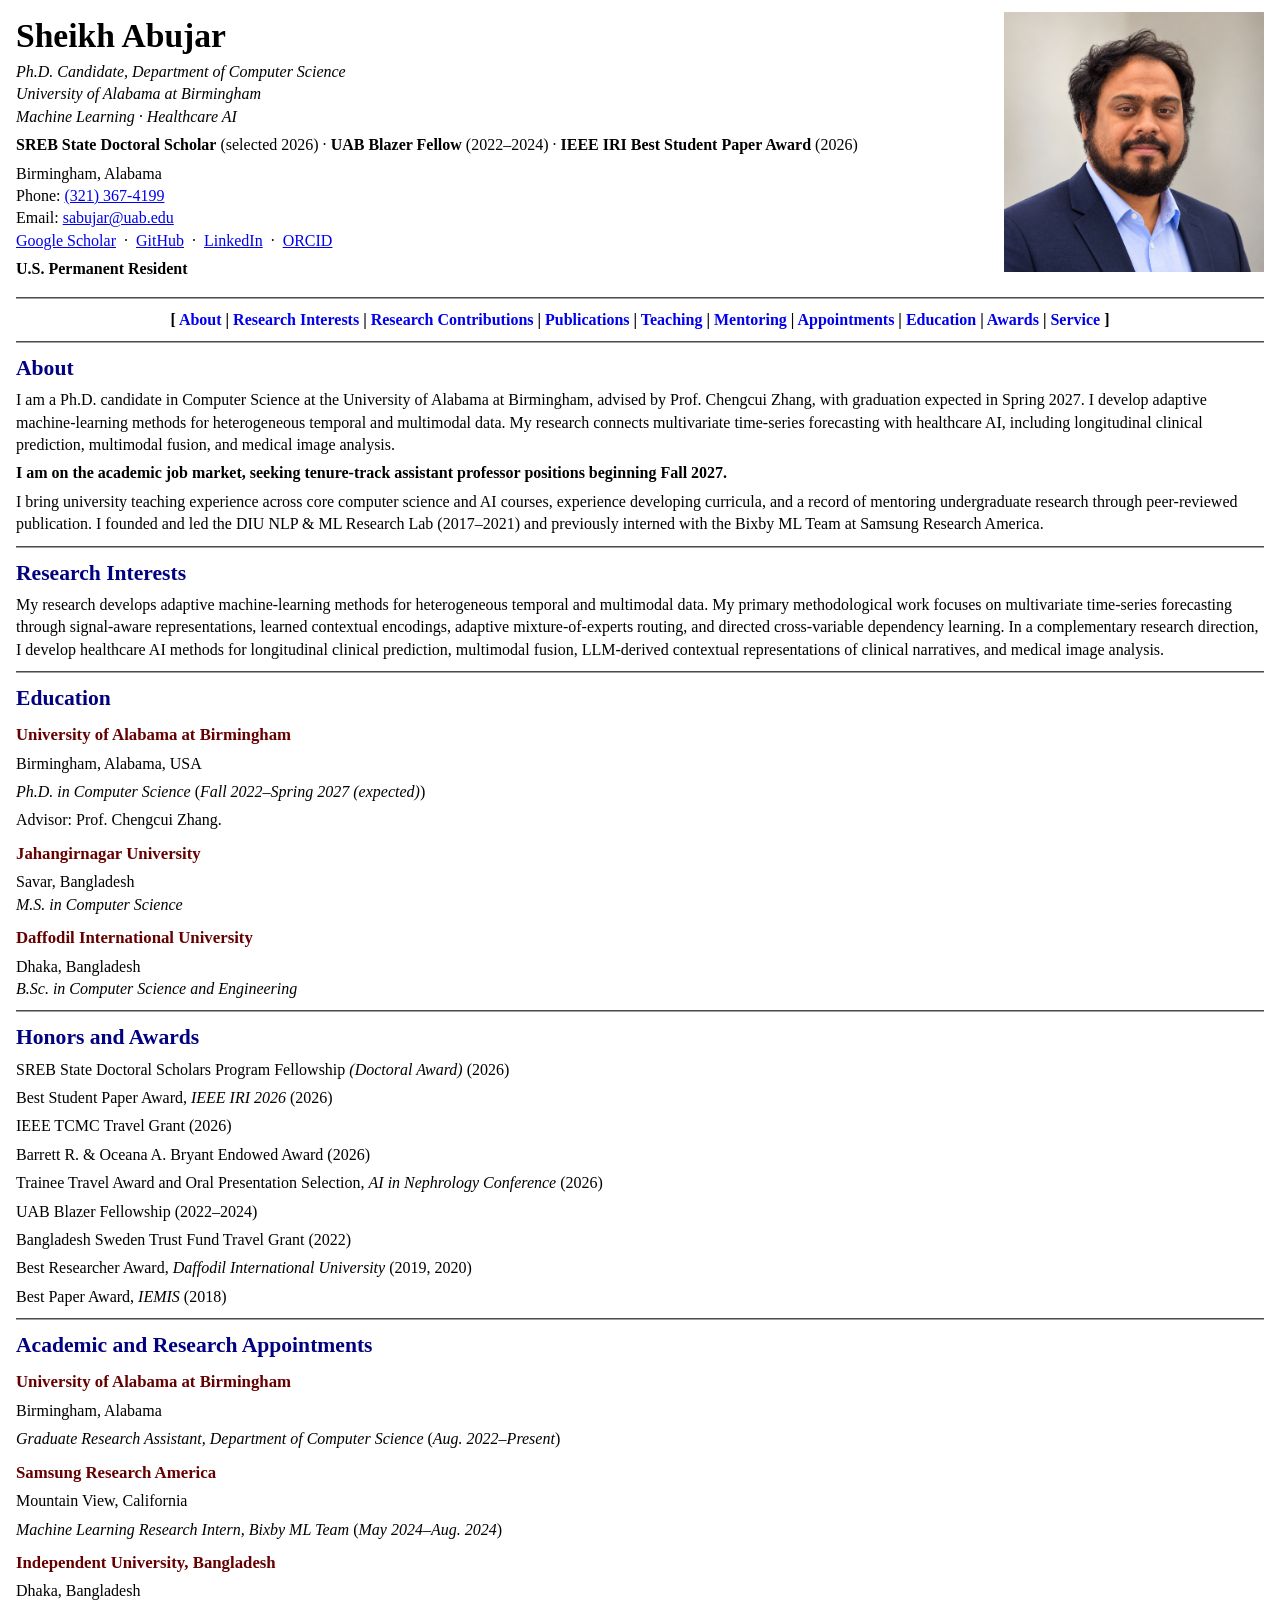
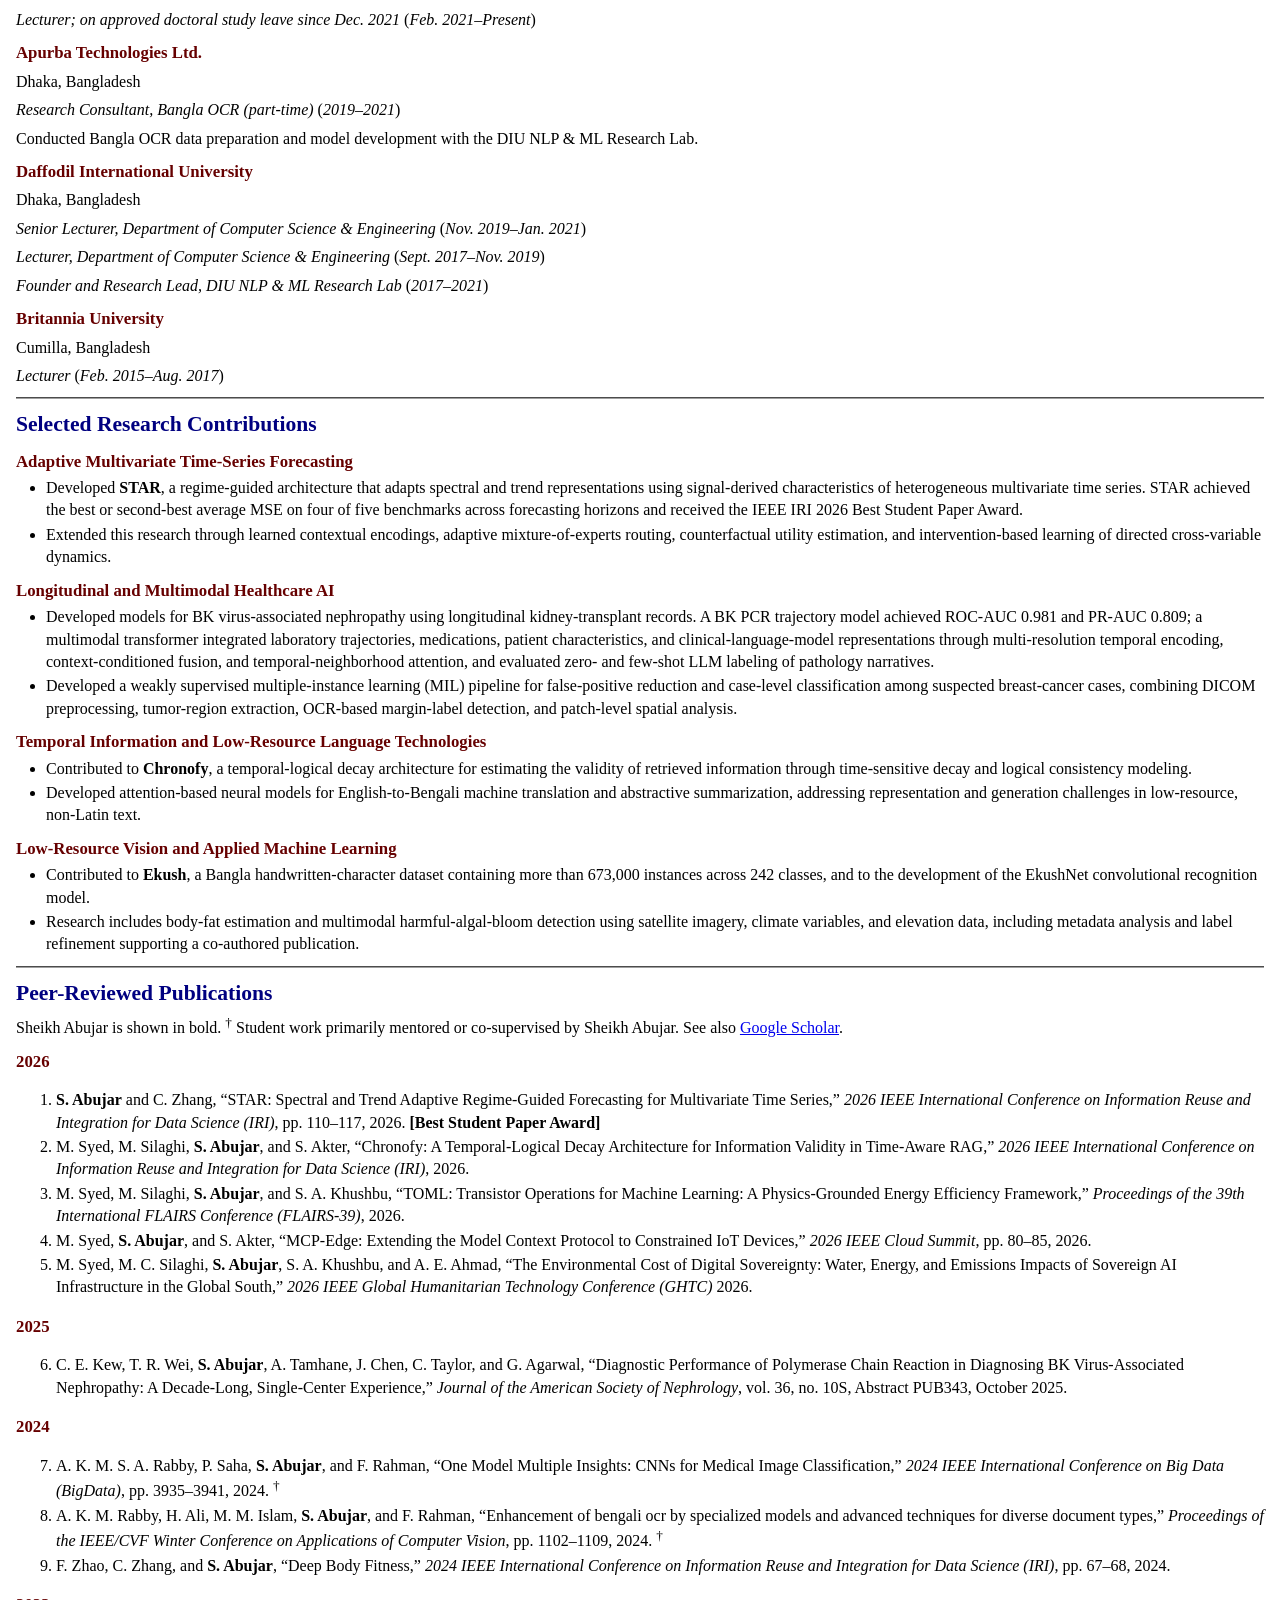
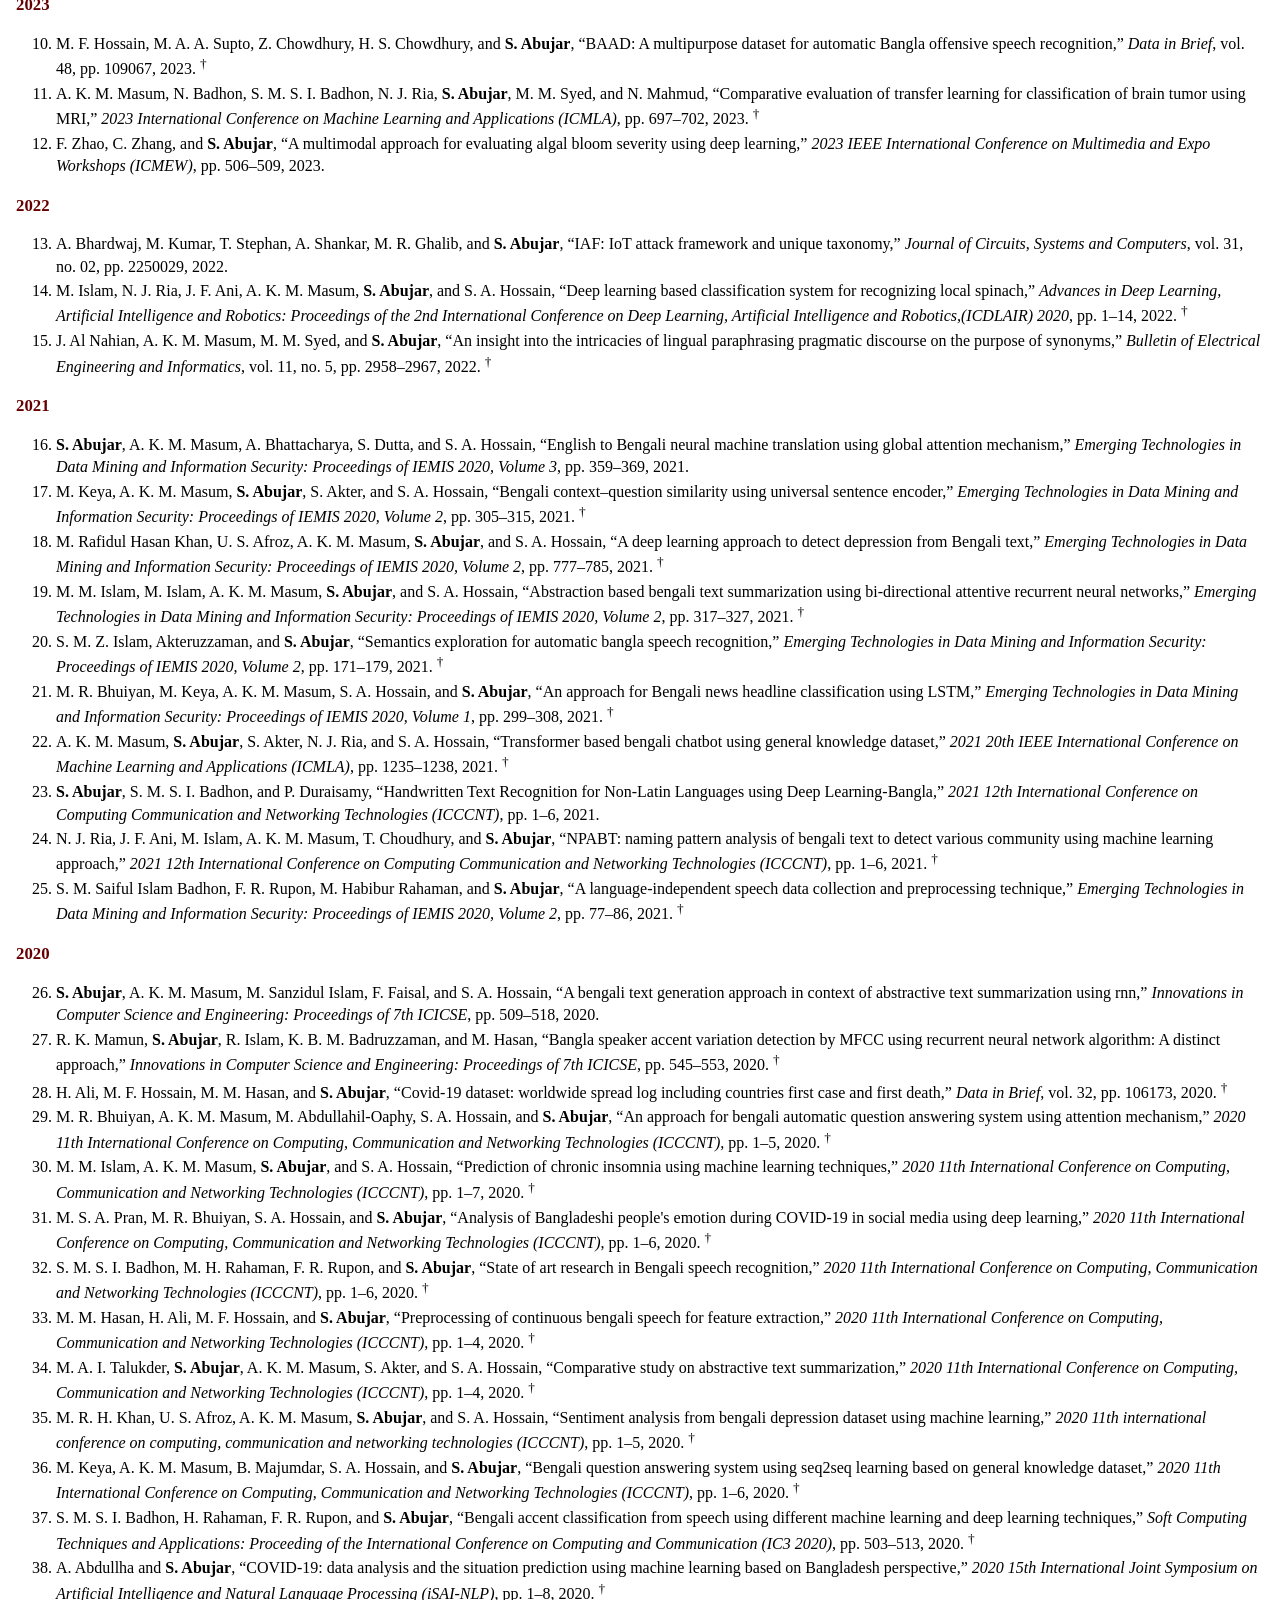
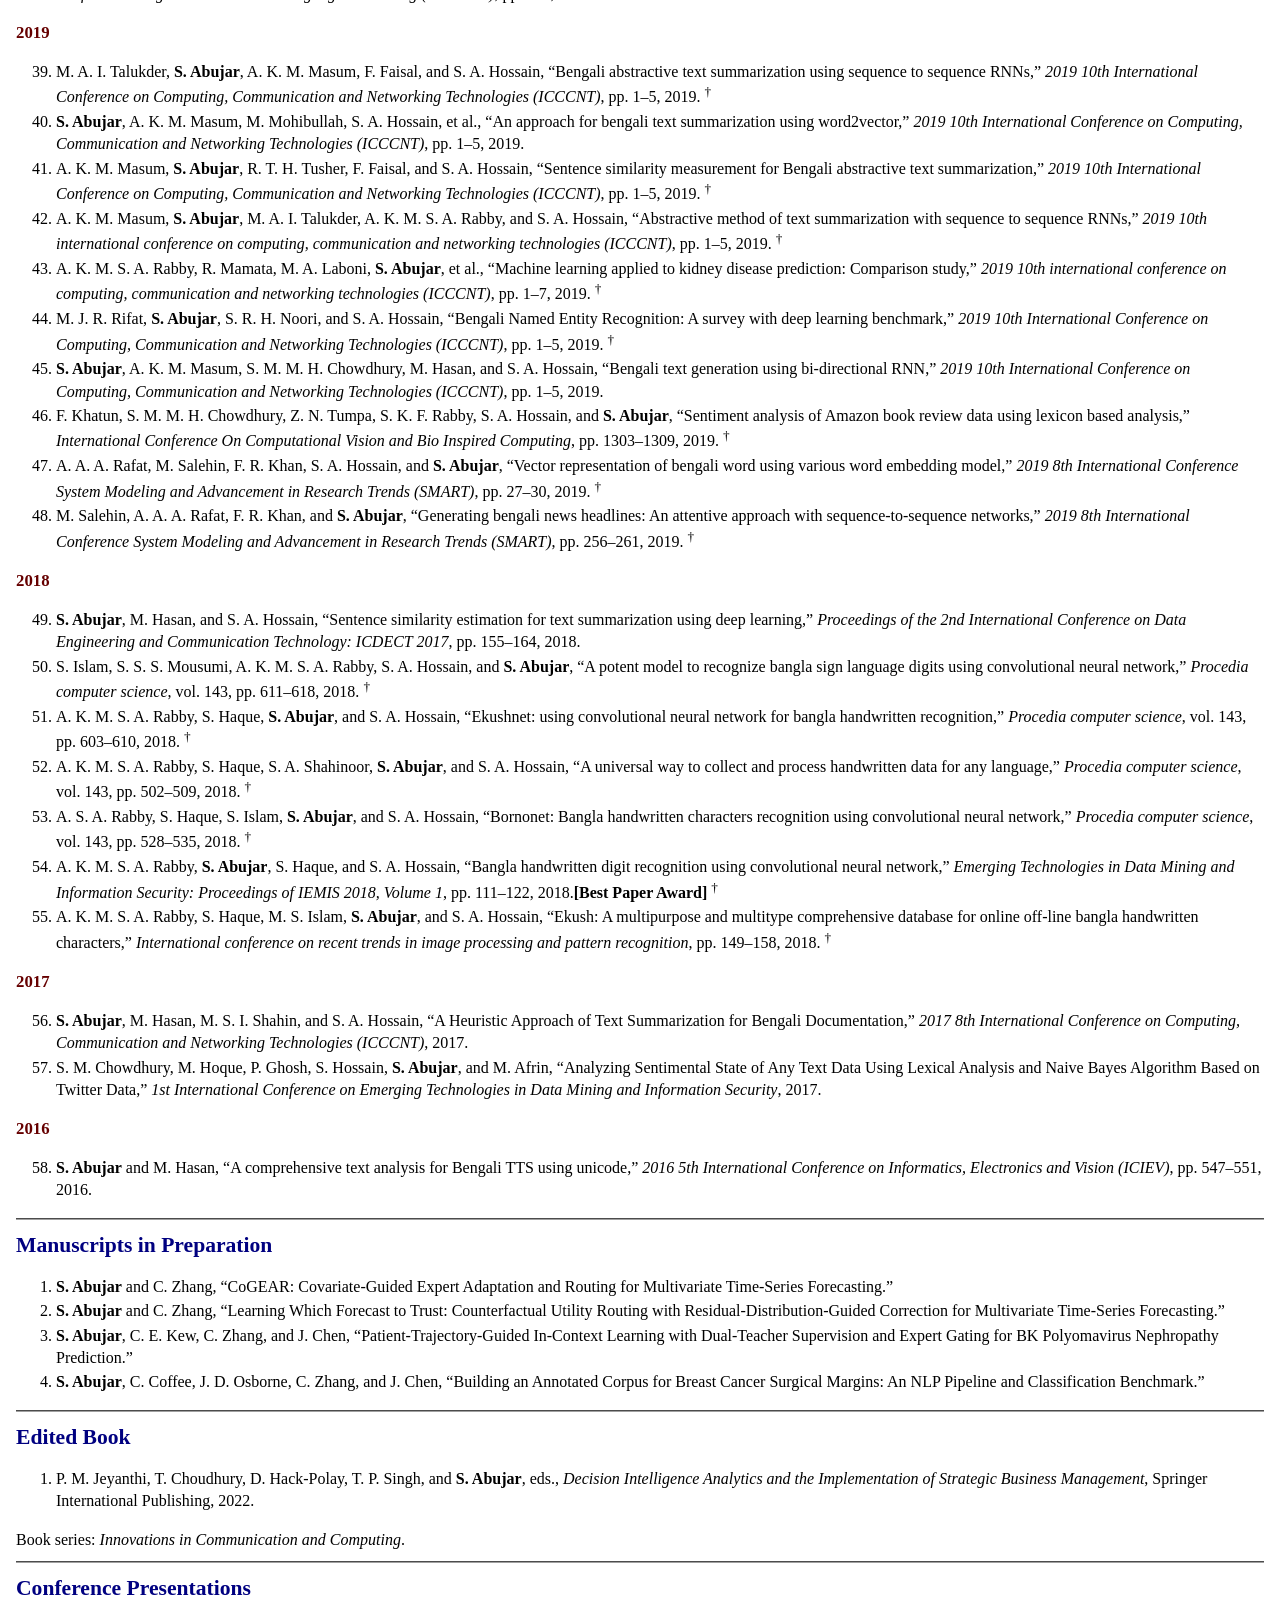
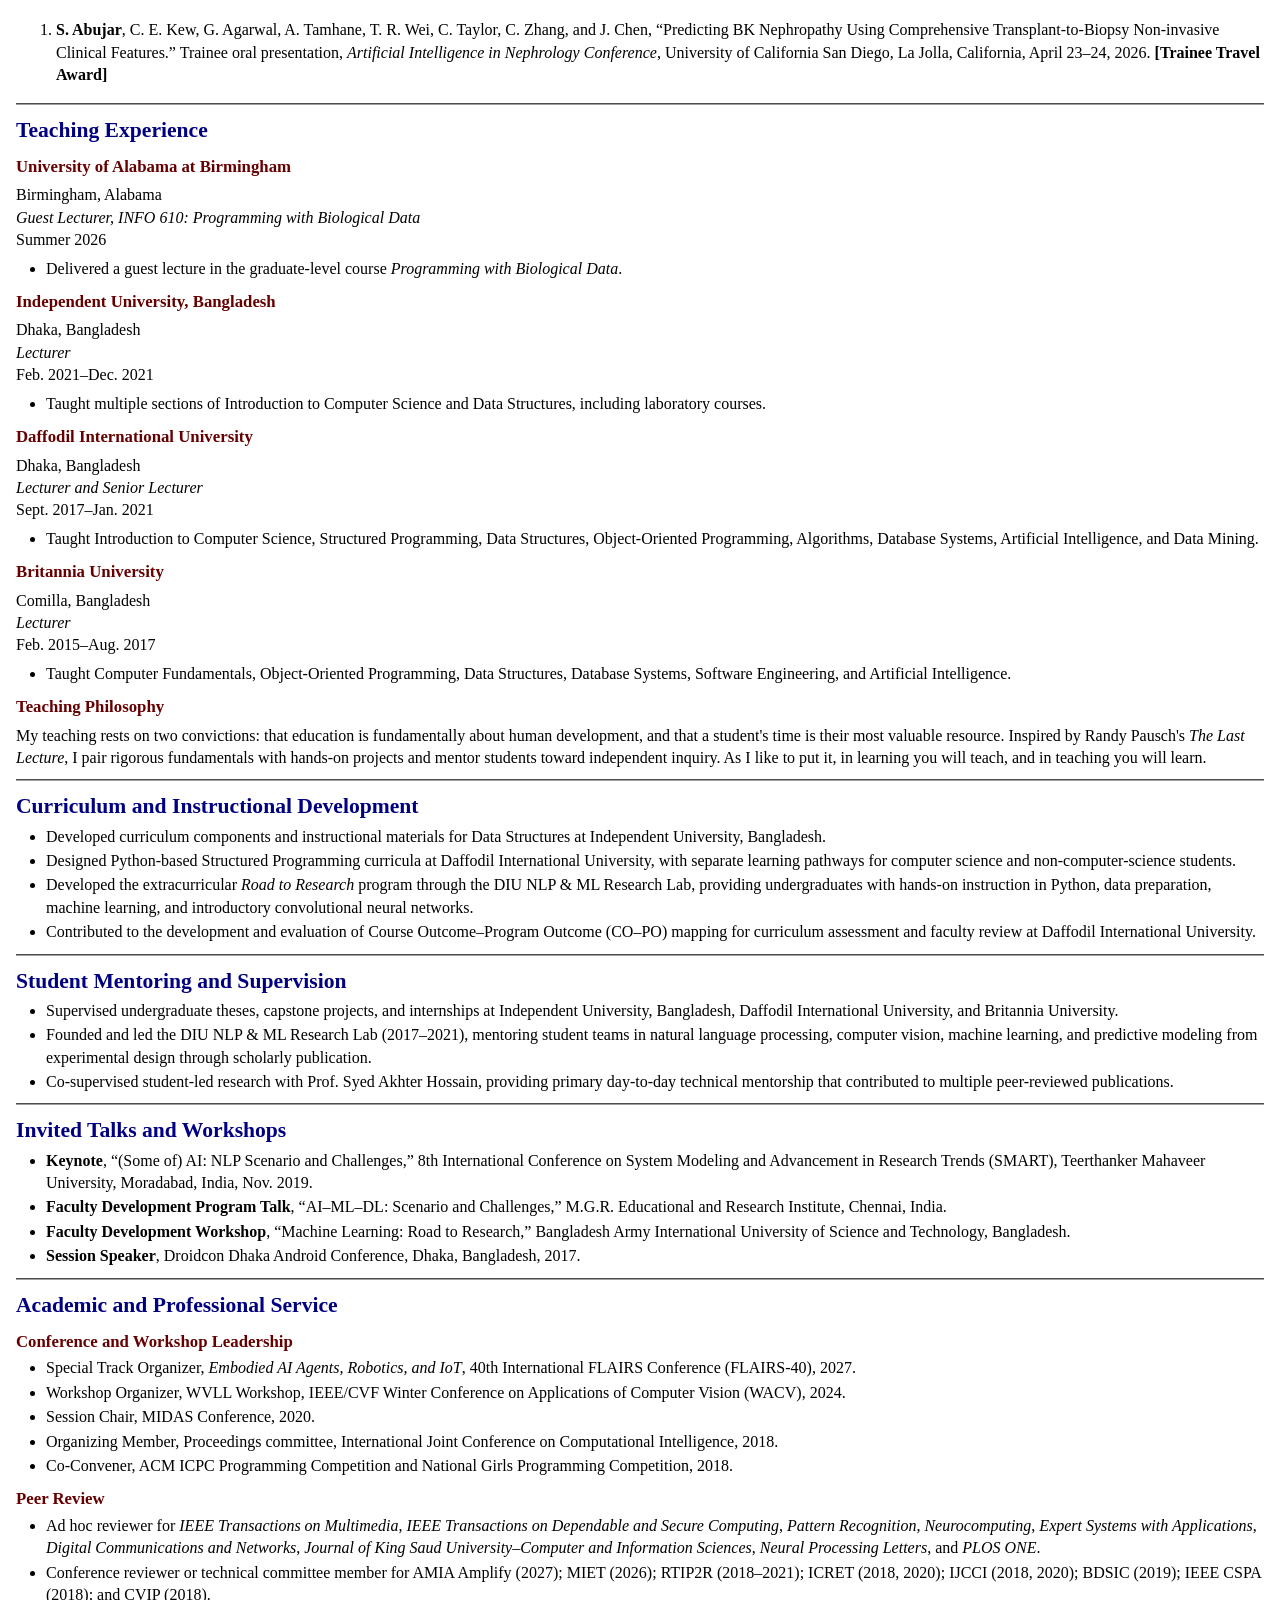
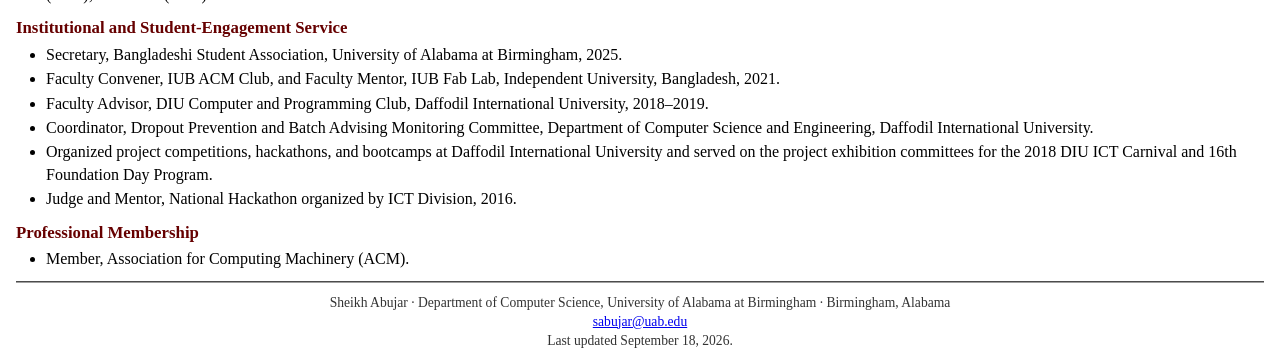
==== commit a7ae7f85: "Enlarge profile photo to fit introduction block" ====
--- a/index.html
+++ b/index.html
@@ -35,9 +35,12 @@
     margin: 10px 0;
   }
 
+  .profile-header { display: flow-root; }
   img.photo {
     float: right;
-    width: 150px;
+    width: 260px;
+    max-width: 100%;
+    height: auto;
     border: none;
     margin: 0 0 10px 16px;
   }
@@ -59,6 +62,7 @@
 <body>
 
 <!-- Profile photograph. -->
+<header class="profile-header">
 <img class="photo" src="assets/img/headshot.png?v=2" alt="Sheikh Abujar" onerror="this.style.display='none'">
 <h1>Sheikh Abujar</h1>
 <p class="tagline">Ph.D. Candidate, Department of Computer Science<br>
@@ -73,6 +77,7 @@
 <a href="https://linkedin.com/in/abujar/">LinkedIn</a> &nbsp;&middot;&nbsp;
 <a href="https://orcid.org/0000-0002-3563-2118">ORCID</a></p>
 <p><b>U.S. Permanent Resident</b></p>
+</header>
 <hr>
 <p class="nav">[ <a href="#about">About</a> |
 <a href="#research-interests">Research Interests</a> |
